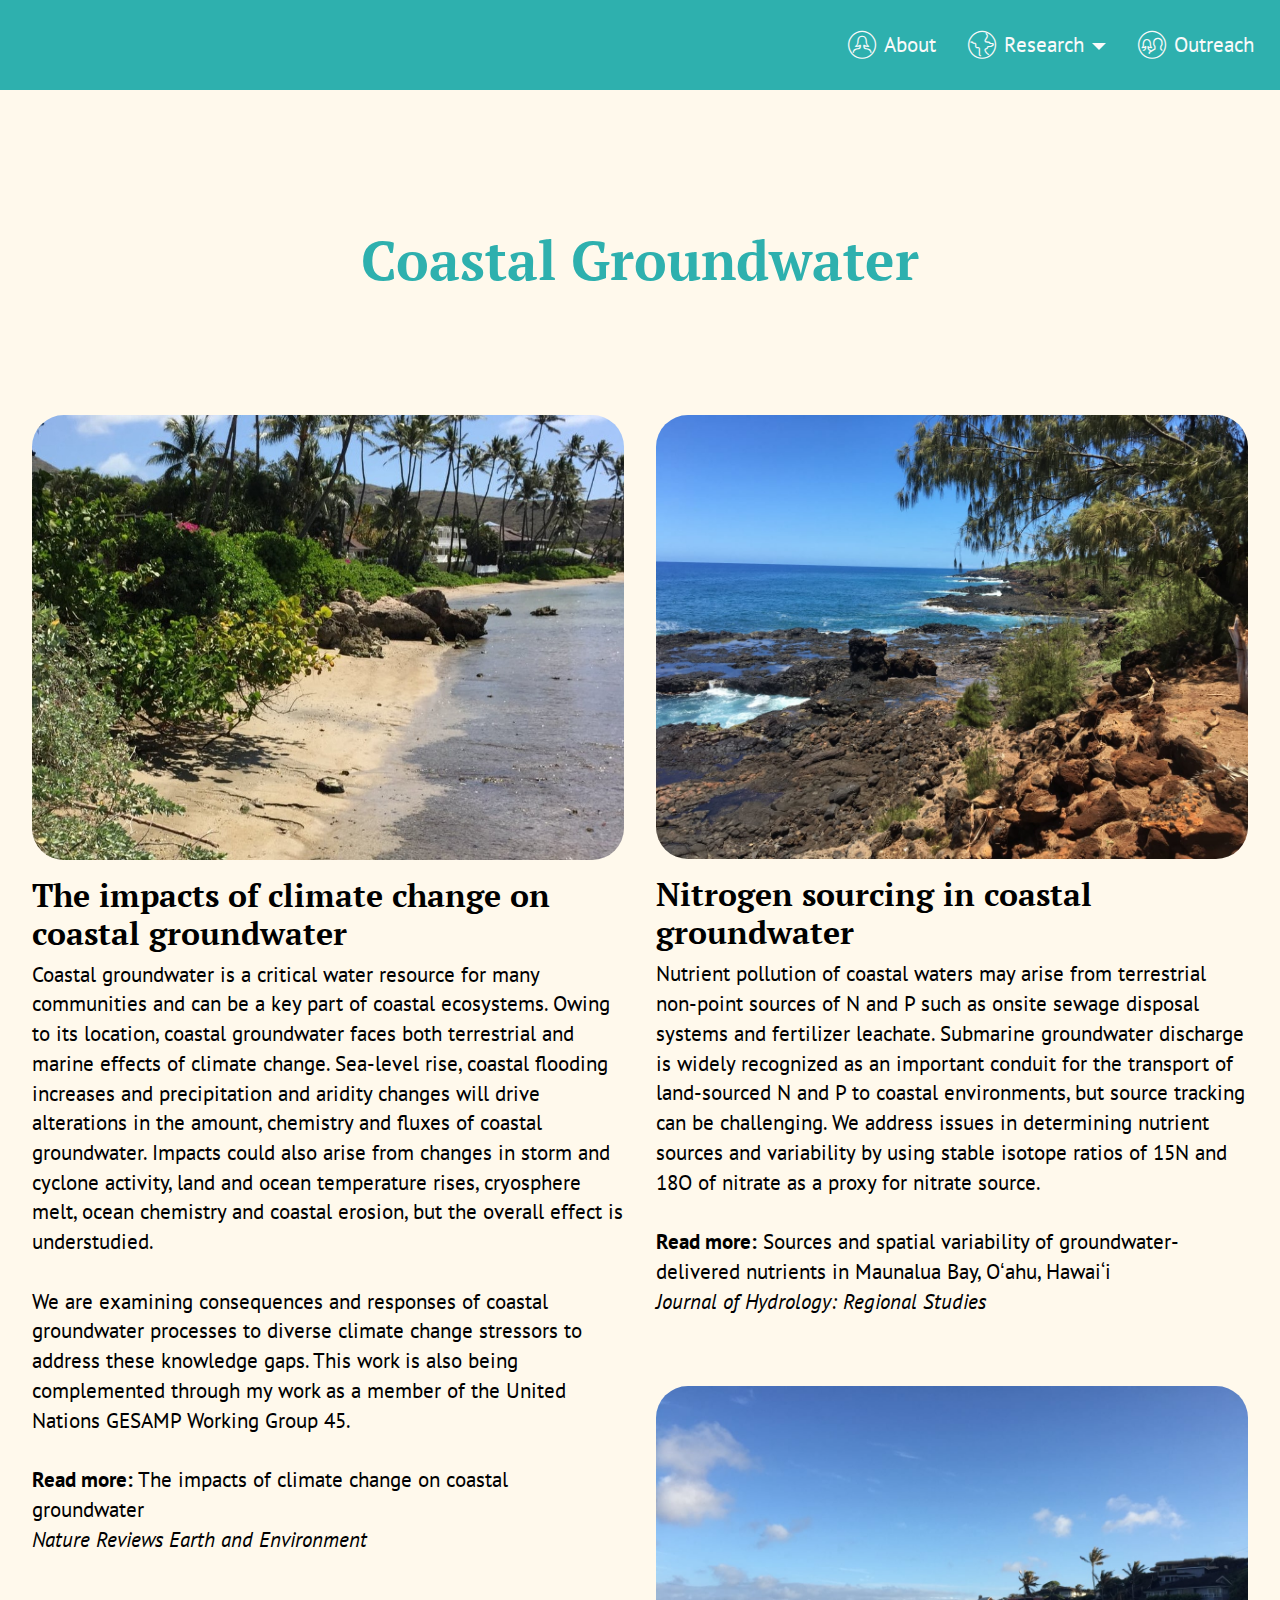
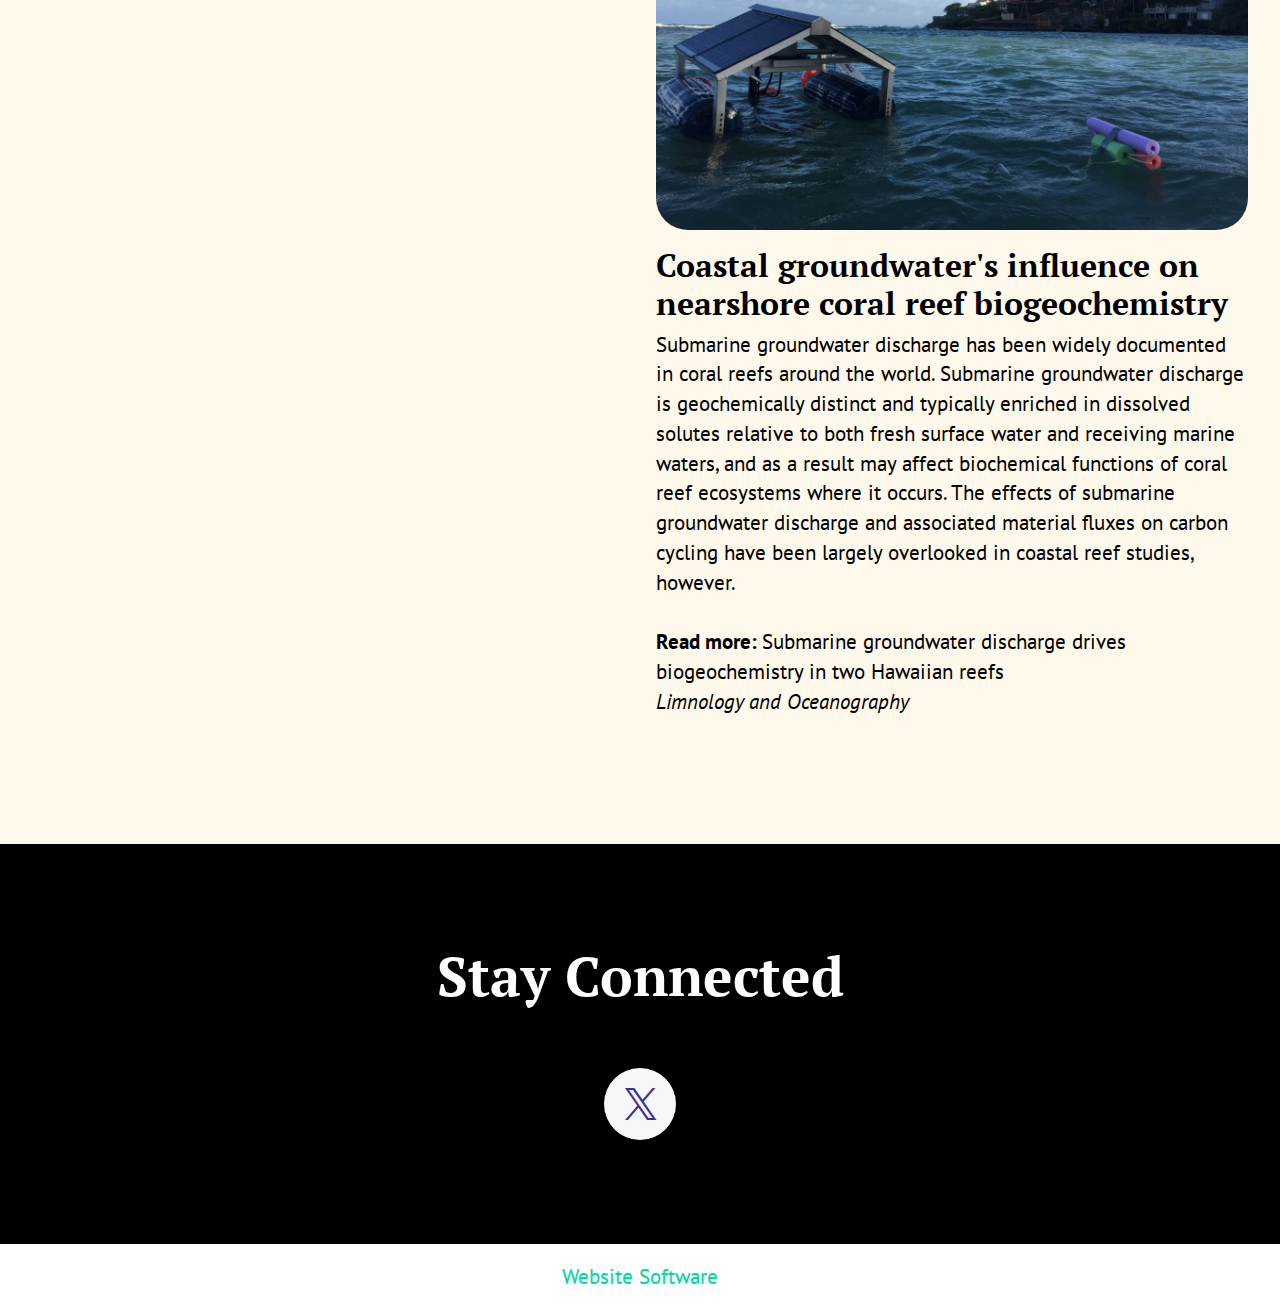
==== cgw.html @ 98346c5a "create github pages" ====
<!DOCTYPE html>
<html  >
<head>
  <!-- Site made with Mobirise Website Builder v5.9.18, https://mobirise.com -->
  <meta charset="UTF-8">
  <meta http-equiv="X-UA-Compatible" content="IE=edge">
  <meta name="generator" content="Mobirise v5.9.18, mobirise.com">
  <meta name="viewport" content="width=device-width, initial-scale=1, minimum-scale=1">
  <link rel="shortcut icon" href="assets/images/e56308f6dcdc63308902f0baf9f94810-128x137.png" type="image/x-icon">
  <meta name="description" content="">
  
  
  <title>Research: Coastal Groundwater</title>
  <link rel="stylesheet" href="assets/web/assets/mobirise-icons2/mobirise2.css">
  <link rel="stylesheet" href="assets/web/assets/mobirise-icons/mobirise-icons.css">
  <link rel="stylesheet" href="assets/bootstrap/css/bootstrap.min.css">
  <link rel="stylesheet" href="assets/bootstrap/css/bootstrap-grid.min.css">
  <link rel="stylesheet" href="assets/bootstrap/css/bootstrap-reboot.min.css">
  <link rel="stylesheet" href="assets/dropdown/css/style.css">
  <link rel="stylesheet" href="assets/socicon/css/styles.css">
  <link rel="stylesheet" href="assets/theme/css/style.css">
  <link rel="preload" href="https://fonts.googleapis.com/css?family=PT+Serif:400,400i,700,700i&display=swap" as="style" onload="this.onload=null;this.rel='stylesheet'">
  <noscript><link rel="stylesheet" href="https://fonts.googleapis.com/css?family=PT+Serif:400,400i,700,700i&display=swap"></noscript>
  <link rel="preload" href="https://fonts.googleapis.com/css?family=PT+Sans:400,400i,700,700i&display=swap" as="style" onload="this.onload=null;this.rel='stylesheet'">
  <noscript><link rel="stylesheet" href="https://fonts.googleapis.com/css?family=PT+Sans:400,400i,700,700i&display=swap"></noscript>
  <link rel="preload" as="style" href="assets/mobirise/css/mbr-additional.css?v=LFZVgY"><link rel="stylesheet" href="assets/mobirise/css/mbr-additional.css?v=LFZVgY" type="text/css">

  
  
  
</head>
<body>
  
  <section data-bs-version="5.1" class="menu menu6 cid-udqAqpfskL" once="menu" id="menu06-b">
	

	<nav class="navbar navbar-dropdown opacityScrollOff navbar-fixed-top navbar-expand-lg">
		<div class="container">
			<div class="navbar-brand">
				
				
			</div>
			<button class="navbar-toggler" type="button" data-toggle="collapse" data-bs-toggle="collapse" data-target="#navbarSupportedContent" data-bs-target="#navbarSupportedContent" aria-controls="navbarNavAltMarkup" aria-expanded="false" aria-label="Toggle navigation">
				<div class="hamburger">
					<span></span>
					<span></span>
					<span></span>
					<span></span>
				</div>
			</button>
			<div class="collapse navbar-collapse opacityScrollOff" id="navbarSupportedContent">
				<ul class="navbar-nav nav-dropdown nav-right navbar-nav-top-padding" data-app-modern-menu="true"><li class="nav-item"><a class="nav-link link show text-white display-7" href="home.html"><span class="mbri-user2 mbr-iconfont mbr-iconfont-btn"></span>About</a></li><li class="nav-item dropdown">
						<a class="nav-link link dropdown-toggle text-white show display-7" href="https://mobiri.se" aria-expanded="true" data-toggle="dropdown-submenu" data-bs-toggle="dropdown" data-bs-auto-close="outside"><span class="mbri-globe mbr-iconfont mbr-iconfont-btn"></span>Research</a><div class="dropdown-menu show" aria-labelledby="dropdown-253" data-bs-popper="none"><a class="dropdown-item text-white display-7" href="rivers.html">Rivers</a><a class="dropdown-item text-white display-7" href="delta.html">Estuaries and Deltas</a><a class="dropdown-item text-white display-7" href="cgw.html">Coastal Groundwater</a></div>
					</li>
					<li class="nav-item">
						<a class="nav-link link text-white display-7" href="outreach.html"><span class="mbri-users mbr-iconfont mbr-iconfont-btn"></span>Outreach</a>
					</li></ul>
				
				
			</div>
		</div>
	</nav>
</section>

<section data-bs-version="5.1" class="news08 cid-udqYq08PMg" id="news08-c">
    
    
    <div class="container">
        <div class="row justify-content-center mb-5">
            <div class="col-12 content-head">
                <div class="mbr-section-head">
                    <h4 class="mbr-section-title mbr-fonts-style align-center mb-0 display-2"><strong><br></strong><br><strong>Coastal Groundwater</strong><br><strong><br></strong></h4>
                    
                </div>
            </div>
        </div>
        <div class="row mbr-masonry" data-masonry="{&quot;percentPosition&quot;: true }">
            <div class="item features-image col-12 col-md-6 col-lg-6 active">
                <div class="item-wrapper">
                    <div class="item-img mb-3">
                        <img src="assets/images/img-4870-1256x1675.jpeg" alt="Mobirise Website Builder" title="">
                    </div>
                    <div class="item-content align-left">
                        <h5 class="item-title mbr-fonts-style display-7"></h5>
                        <h6 class="item-subtitle mbr-fonts-style display-5"><strong>The impacts of climate change on coastal groundwater</strong></h6>
                        <p class="mbr-text mbr-fonts-style display-7">Coastal groundwater is a critical water resource for many communities and can be a key part of coastal ecosystems. Owing to its location,&nbsp;coastal groundwater faces both terrestrial and marine effects of climate change. Sea-level rise, coastal flooding increases and precipitation and aridity changes will drive alterations in the amount, chemistry and fluxes of coastal groundwater. Impacts could also arise from changes in storm and cyclone activity, land and ocean temperature rises, cryosphere melt, ocean chemistry and coastal erosion, but the overall effect is understudied.  <br><br>We are examining consequences and responses of coastal groundwater processes to diverse climate change stressors to address these knowledge gaps. This work is also being complemented through my work as a member of the United Nations GESAMP Working Group 45.<br><br><strong>Read more:&nbsp;</strong>The impacts of climate change on coastal groundwater
<br><em>Nature Reviews Earth and Environment</em><br><br></p>
                        
                    </div>
                </div>
            </div>
            <div class="item features-image col-12 col-md-6 col-lg-6">
                <div class="item-wrapper">
                    <div class="item-img mb-3">
                        <img src="assets/images/img-581-1256x942.jpg" alt="Mobirise Website Builder" title="">
                    </div>
                    <div class="item-content align-left">
                        <h5 class="item-title mbr-fonts-style display-7"></h5>
                        <h6 class="item-subtitle mbr-fonts-style display-5"><strong>Nitrogen sourcing in coastal groundwater</strong></h6>
                        <p class="mbr-text mbr-fonts-style display-7">Nutrient pollution of coastal waters may arise from terrestrial non-point sources of N and P such as onsite sewage disposal systems and fertilizer leachate. Submarine groundwater discharge is widely recognized as an important conduit for the transport of land-sourced N and P to coastal environments, but source tracking can be challenging.&nbsp;We address issues in determining nutrient sources and variability by using stable isotope ratios of 15N and 18O of nitrate as a proxy for nitrate source. <br><br><strong>Read more:</strong>&nbsp;Sources and spatial variability of groundwater-delivered nutrients in Maunalua Bay, Oʻahu, Hawai‘i
<br><em>Journal of Hydrology: Regional Studies</em><br>
<br></p>
                        
                    </div>
                </div>
            </div>
            <div class="item features-image col-12 col-md-6 col-lg-6">
                <div class="item-wrapper">
                    <div class="item-img mb-3">
                        <img src="assets/images/img-5729-1256x942.jpg" alt="Mobirise Website Builder" title="">
                    </div>
                    <div class="item-content align-left">
                        <h5 class="item-title mbr-fonts-style display-7"></h5>
                        <h6 class="item-subtitle mbr-fonts-style display-5"><strong>Coastal groundwater's influence on nearshore coral reef biogeochemistry</strong></h6>
                        <p class="mbr-text mbr-fonts-style display-7">Submarine groundwater discharge has been widely documented in coral reefs around the world.&nbsp;Submarine groundwater discharge is geochemically distinct and typically enriched in dissolved solutes relative to both fresh surface water and receiving marine waters, and as a result may affect biochemical functions of coral reef ecosystems where it occurs. The effects of submarine groundwater discharge and associated material fluxes on carbon cycling have been largely overlooked in coastal reef studies, however.<br><br><strong>Read more:&nbsp;</strong>Submarine groundwater discharge drives biogeochemistry in two Hawaiian reefs<br><em>Limnology and Oceanography</em></p>
                        
                    </div>
                </div>
            </div>
            
            
            
        </div>
    </div>
</section>

<section data-bs-version="5.1" class="social05 cid-udqerJo65K" id="social05-9">
    

    

    <div class="container">
        <div class="row">
            <h3 class="mbr-section-title align-center mb-5 mbr-fonts-style display-2">
                <strong>Stay Connected</strong></h3>
            <div class="col-12">
                <div class="social-row">
                    <div class="soc-item">
                        <a href="https://x.com/at_a_confluence" target="_blank">
                            <span class="mbr-iconfont socicon-twitter socicon"></span>
                        </a>
                    </div>
                    
                    
                    
                    
                </div>
            </div>
        </div>
    </div>
</section><section class="display-7" style="padding: 0;align-items: center;justify-content: center;flex-wrap: wrap;    align-content: center;display: flex;position: relative;height: 4rem;"><a href="https://mobiri.se/972848" style="flex: 1 1;height: 4rem;position: absolute;width: 100%;z-index: 1;"><img alt="" style="height: 4rem;" src="[data-uri]"></a><p style="margin: 0;text-align: center;" class="display-7">&#8204;</p><a style="z-index:1" href="https://mobirise.com"> Website Software</a></section><script src="assets/bootstrap/js/bootstrap.bundle.min.js"></script>  <script src="assets/smoothscroll/smooth-scroll.js"></script>  <script src="assets/ytplayer/index.js"></script>  <script src="assets/dropdown/js/navbar-dropdown.js"></script>  <script src="assets/masonry/masonry.pkgd.min.js"></script>  <script src="assets/imagesloaded/imagesloaded.pkgd.min.js"></script>  <script src="assets/theme/js/script.js"></script>  
  
  
</body>
</html>
---- assets/web/assets/mobirise-icons2/mobirise2.css ----
@font-face {
  font-family: 'Moririse2';
  font-display: swap;
  src:  url('mobirise2.eot?f2bix4');
  src:  url('mobirise2.eot?f2bix4#iefix') format('embedded-opentype'),
    url('mobirise2.ttf?f2bix4') format('truetype'),
    url('mobirise2.woff?f2bix4') format('woff'),
    url('mobirise2.svg?f2bix4#mobirise2') format('svg');
  font-weight: normal;
  font-style: normal;
}

[class^="mobi-"], [class*=" mobi-"] {
  /* use !important to prevent issues with browser extensions that change fonts */
  font-family: 'Moririse2' !important;
  speak: none;
  font-style: normal;
  font-weight: normal;
  font-variant: normal;
  text-transform: none;
  line-height: 1;

  /* Better Font Rendering =========== */
  -webkit-font-smoothing: antialiased;
  -moz-osx-font-smoothing: grayscale;
}

.mobi-mbri-add-submenu:before {
  content: "\e900";
}
.mobi-mbri-alert:before {
  content: "\e901";
}
.mobi-mbri-align-center:before {
  content: "\e902";
}
.mobi-mbri-align-justify:before {
  content: "\e903";
}
.mobi-mbri-align-left:before {
  content: "\e904";
}
.mobi-mbri-align-right:before {
  content: "\e905";
}
.mobi-mbri-android:before {
  content: "\e906";
}
.mobi-mbri-apple:before {
  content: "\e907";
}
.mobi-mbri-arrow-down:before {
  content: "\e908";
}
.mobi-mbri-arrow-next:before {
  content: "\e909";
}
.mobi-mbri-arrow-prev:before {
  content: "\e90a";
}
.mobi-mbri-arrow-up:before {
  content: "\e90b";
}
.mobi-mbri-bold:before {
  content: "\e90c";
}
.mobi-mbri-bookmark:before {
  content: "\e90d";
}
.mobi-mbri-bootstrap:before {
  content: "\e90e";
}
.mobi-mbri-briefcase:before {
  content: "\e90f";
}
.mobi-mbri-browse:before {
  content: "\e910";
}
.mobi-mbri-bulleted-list:before {
  content: "\e911";
}
.mobi-mbri-calendar:before {
  content: "\e912";
}
.mobi-mbri-camera:before {
  content: "\e913";
}
.mobi-mbri-cart-add:before {
  content: "\e914";
}
.mobi-mbri-cart-full:before {
  content: "\e915";
}
.mobi-mbri-cash:before {
  content: "\e916";
}
.mobi-mbri-change-style:before {
  content: "\e917";
}
.mobi-mbri-chat:before {
  content: "\e918";
}
.mobi-mbri-clock:before {
  content: "\e919";
}
.mobi-mbri-close:before {
  content: "\e91a";
}
.mobi-mbri-cloud:before {
  content: "\e91b";
}
.mobi-mbri-code:before {
  content: "\e91c";
}
.mobi-mbri-contact-form:before {
  content: "\e91d";
}
.mobi-mbri-credit-card:before {
  content: "\e91e";
}
.mobi-mbri-cursor-click:before {
  content: "\e91f";
}
.mobi-mbri-cust-feedback:before {
  content: "\e920";
}
.mobi-mbri-database:before {
  content: "\e921";
}
.mobi-mbri-delivery:before {
  content: "\e922";
}
.mobi-mbri-desktop:before {
  content: "\e923";
}
.mobi-mbri-devices:before {
  content: "\e924";
}
.mobi-mbri-down:before {
  content: "\e925";
}
.mobi-mbri-download-2:before {
  content: "\e926";
}
.mobi-mbri-download:before {
  content: "\e927";
}
.mobi-mbri-drag-n-drop-2:before {
  content: "\e928";
}
.mobi-mbri-drag-n-drop:before {
  content: "\e929";
}
.mobi-mbri-edit-2:before {
  content: "\e92a";
}
.mobi-mbri-edit:before {
  content: "\e92b";
}
.mobi-mbri-error:before {
  content: "\e92c";
}
.mobi-mbri-extension:before {
  content: "\e92d";
}
.mobi-mbri-features:before {
  content: "\e92e";
}
.mobi-mbri-file:before {
  content: "\e92f";
}
.mobi-mbri-flag:before {
  content: "\e930";
}
.mobi-mbri-folder:before {
  content: "\e931";
}
.mobi-mbri-gift:before {
  content: "\e932";
}
.mobi-mbri-github:before {
  content: "\e933";
}
.mobi-mbri-globe-2:before {
  content: "\e934";
}
.mobi-mbri-globe:before {
  content: "\e935";
}
.mobi-mbri-growing-chart:before {
  content: "\e936";
}
.mobi-mbri-hearth:before {
  content: "\e937";
}
.mobi-mbri-help:before {
  content: "\e938";
}
.mobi-mbri-home:before {
  content: "\e939";
}
.mobi-mbri-hot-cup:before {
  content: "\e93a";
}
.mobi-mbri-idea:before {
  content: "\e93b";
}
.mobi-mbri-image-gallery:before {
  content: "\e93c";
}
.mobi-mbri-image-slider:before {
  content: "\e93d";
}
.mobi-mbri-info:before {
  content: "\e93e";
}
.mobi-mbri-italic:before {
  content: "\e93f";
}
.mobi-mbri-key:before {
  content: "\e940";
}
.mobi-mbri-laptop:before {
  content: "\e941";
}
.mobi-mbri-layers:before {
  content: "\e942";
}
.mobi-mbri-left-right:before {
  content: "\e943";
}
.mobi-mbri-left:before {
  content: "\e944";
}
.mobi-mbri-letter:before {
  content: "\e945";
}
.mobi-mbri-like:before {
  content: "\e946";
}
.mobi-mbri-link:before {
  content: "\e947";
}
.mobi-mbri-lock:before {
  content: "\e948";
}
.mobi-mbri-login:before {
  content: "\e949";
}
.mobi-mbri-logout:before {
  content: "\e94a";
}
.mobi-mbri-magic-stick:before {
  content: "\e94b";
}
.mobi-mbri-map-pin:before {
  content: "\e94c";
}
.mobi-mbri-menu:before {
  content: "\e94d";
}
.mobi-mbri-mobile-2:before {
  content: "\e94e";
}
.mobi-mbri-mobile-horizontal:before {
  content: "\e94f";
}
.mobi-mbri-mobile:before {
  content: "\e950";
}
.mobi-mbri-mobirise:before {
  content: "\e951";
}
.mobi-mbri-more-horizontal:before {
  content: "\e952";
}
.mobi-mbri-more-vertical:before {
  content: "\e953";
}
.mobi-mbri-music:before {
  content: "\e954";
}
.mobi-mbri-new-file:before {
  content: "\e955";
}
.mobi-mbri-numbered-list:before {
  content: "\e956";
}
.mobi-mbri-opened-folder:before {
  content: "\e957";
}
.mobi-mbri-pages:before {
  content: "\e958";
}
.mobi-mbri-paper-plane:before {
  content: "\e959";
}
.mobi-mbri-paperclip:before {
  content: "\e95a";
}
.mobi-mbri-phone:before {
  content: "\e95b";
}
.mobi-mbri-photo:before {
  content: "\e95c";
}
.mobi-mbri-photos:before {
  content: "\e95d";
}
.mobi-mbri-pin:before {
  content: "\e95e";
}
.mobi-mbri-play:before {
  content: "\e95f";
}
.mobi-mbri-plus:before {
  content: "\e960";
}
.mobi-mbri-preview:before {
  content: "\e961";
}
.mobi-mbri-print:before {
  content: "\e962";
}
.mobi-mbri-protect:before {
  content: "\e963";
}
.mobi-mbri-question:before {
  content: "\e964";
}
.mobi-mbri-quote-left:before {
  content: "\e965";
}
.mobi-mbri-quote-right:before {
  content: "\e966";
}
.mobi-mbri-redo:before {
  content: "\e967";
}
.mobi-mbri-refresh:before {
  content: "\e968";
}
.mobi-mbri-responsive-2:before {
  content: "\e969";
}
.mobi-mbri-responsive:before {
  content: "\e96a";
}
.mobi-mbri-right:before {
  content: "\e96b";
}
.mobi-mbri-rocket:before {
  content: "\e96c";
}
.mobi-mbri-sad-face:before {
  content: "\e96d";
}
.mobi-mbri-sale:before {
  content: "\e96e";
}
.mobi-mbri-save:before {
  content: "\e96f";
}
.mobi-mbri-search:before {
  content: "\e970";
}
.mobi-mbri-setting-2:before {
  content: "\e971";
}
.mobi-mbri-setting-3:before {
  content: "\e972";
}
.mobi-mbri-setting:before {
  content: "\e973";
}
.mobi-mbri-share:before {
  content: "\e974";
}
.mobi-mbri-shopping-bag:before {
  content: "\e975";
}
.mobi-mbri-shopping-basket:before {
  content: "\e976";
}
.mobi-mbri-shopping-cart:before {
  content: "\e977";
}
.mobi-mbri-sites:before {
  content: "\e978";
}
.mobi-mbri-smile-face:before {
  content: "\e979";
}
.mobi-mbri-speed:before {
  content: "\e97a";
}
.mobi-mbri-star:before {
  content: "\e97b";
}
.mobi-mbri-success:before {
  content: "\e97c";
}
.mobi-mbri-sun:before {
  content: "\e97d";
}
.mobi-mbri-sun2:before {
  content: "\e97e";
}
.mobi-mbri-tablet-vertical:before {
  content: "\e97f";
}
.mobi-mbri-tablet:before {
  content: "\e980";
}
.mobi-mbri-target:before {
  content: "\e981";
}
.mobi-mbri-timer:before {
  content: "\e982";
}
.mobi-mbri-to-ftp:before {
  content: "\e983";
}
.mobi-mbri-to-local-drive:before {
  content: "\e984";
}
.mobi-mbri-touch-swipe:before {
  content: "\e985";
}
.mobi-mbri-touch:before {
  content: "\e986";
}
.mobi-mbri-trash:before {
  content: "\e987";
}
.mobi-mbri-underline:before {
  content: "\e988";
}
.mobi-mbri-undo:before {
  content: "\e989";
}
.mobi-mbri-unlink:before {
  content: "\e98a";
}
.mobi-mbri-unlock:before {
  content: "\e98b";
}
.mobi-mbri-up-down:before {
  content: "\e98c";
}
.mobi-mbri-up:before {
  content: "\e98d";
}
.mobi-mbri-update:before {
  content: "\e98e";
}
.mobi-mbri-upload-2:before {
  content: "\e98f";
}
.mobi-mbri-upload:before {
  content: "\e990";
}
.mobi-mbri-user-2:before {
  content: "\e991";
}
.mobi-mbri-user:before {
  content: "\e992";
}
.mobi-mbri-users:before {
  content: "\e993";
}
.mobi-mbri-video-play:before {
  content: "\e994";
}
.mobi-mbri-video:before {
  content: "\e995";
}
.mobi-mbri-watch:before {
  content: "\e996";
}
.mobi-mbri-website-theme-2:before {
  content: "\e997";
}
.mobi-mbri-website-theme:before {
  content: "\e998";
}
.mobi-mbri-wifi:before {
  content: "\e999";
}
.mobi-mbri-windows:before {
  content: "\e99a";
}
.mobi-mbri-zoom-in:before {
  content: "\e99b";
}
.mobi-mbri-zoom-out:before {
  content: "\e99c";
}
---- assets/web/assets/mobirise-icons/mobirise-icons.css ----
@font-face {
  font-family: 'MobiriseIcons';
  src:  url('mobirise-icons.eot?spat4u');
  src:  url('mobirise-icons.eot?spat4u#iefix') format('embedded-opentype'),
    url('mobirise-icons.ttf?spat4u') format('truetype'),
    url('mobirise-icons.woff?spat4u') format('woff'),
    url('mobirise-icons.svg?spat4u#MobiriseIcons') format('svg');
  font-weight: normal;
  font-style: normal;
  font-display: swap;
}

[class^="mbri-"], [class*=" mbri-"] {
  /* use !important to prevent issues with browser extensions that change fonts */
  font-family: MobiriseIcons !important;
  speak: none;
  font-style: normal;
  font-weight: normal;
  font-variant: normal;
  text-transform: none;
  line-height: 1;

  /* Better Font Rendering =========== */
  -webkit-font-smoothing: antialiased;
  -moz-osx-font-smoothing: grayscale;
}

.mbri-add-submenu:before {
  content: "\e900";
}
.mbri-alert:before {
  content: "\e901";
}
.mbri-align-center:before {
  content: "\e902";
}
.mbri-align-justify:before {
  content: "\e903";
}
.mbri-align-left:before {
  content: "\e904";
}
.mbri-align-right:before {
  content: "\e905";
}
.mbri-android:before {
  content: "\e906";
}
.mbri-apple:before {
  content: "\e907";
}
.mbri-arrow-down:before {
  content: "\e908";
}
.mbri-arrow-next:before {
  content: "\e909";
}
.mbri-arrow-prev:before {
  content: "\e90a";
}
.mbri-arrow-up:before {
  content: "\e90b";
}
.mbri-bold:before {
  content: "\e90c";
}
.mbri-bookmark:before {
  content: "\e90d";
}
.mbri-bootstrap:before {
  content: "\e90e";
}
.mbri-briefcase:before {
  content: "\e90f";
}
.mbri-browse:before {
  content: "\e910";
}
.mbri-bulleted-list:before {
  content: "\e911";
}
.mbri-calendar:before {
  content: "\e912";
}
.mbri-camera:before {
  content: "\e913";
}
.mbri-cart-add:before {
  content: "\e914";
}
.mbri-cart-full:before {
  content: "\e915";
}
.mbri-cash:before {
  content: "\e916";
}
.mbri-change-style:before {
  content: "\e917";
}
.mbri-chat:before {
  content: "\e918";
}
.mbri-clock:before {
  content: "\e919";
}
.mbri-close:before {
  content: "\e91a";
}
.mbri-cloud:before {
  content: "\e91b";
}
.mbri-code:before {
  content: "\e91c";
}
.mbri-contact-form:before {
  content: "\e91d";
}
.mbri-credit-card:before {
  content: "\e91e";
}
.mbri-cursor-click:before {
  content: "\e91f";
}
.mbri-cust-feedback:before {
  content: "\e920";
}
.mbri-database:before {
  content: "\e921";
}
.mbri-delivery:before {
  content: "\e922";
}
.mbri-desktop:before {
  content: "\e923";
}
.mbri-devices:before {
  content: "\e924";
}
.mbri-down:before {
  content: "\e925";
}
.mbri-download:before {
  content: "\e989";
}
.mbri-drag-n-drop:before {
  content: "\e927";
}
.mbri-drag-n-drop2:before {
  content: "\e928";
}
.mbri-edit:before {
  content: "\e929";
}
.mbri-edit2:before {
  content: "\e92a";
}
.mbri-error:before {
  content: "\e92b";
}
.mbri-extension:before {
  content: "\e92c";
}
.mbri-features:before {
  content: "\e92d";
}
.mbri-file:before {
  content: "\e92e";
}
.mbri-flag:before {
  content: "\e92f";
}
.mbri-folder:before {
  content: "\e930";
}
.mbri-gift:before {
  content: "\e931";
}
.mbri-github:before {
  content: "\e932";
}
.mbri-globe:before {
  content: "\e933";
}
.mbri-globe-2:before {
  content: "\e934";
}
.mbri-growing-chart:before {
  content: "\e935";
}
.mbri-hearth:before {
  content: "\e936";
}
.mbri-help:before {
  content: "\e937";
}
.mbri-home:before {
  content: "\e938";
}
.mbri-hot-cup:before {
  content: "\e939";
}
.mbri-idea:before {
  content: "\e93a";
}
.mbri-image-gallery:before {
  content: "\e93b";
}
.mbri-image-slider:before {
  content: "\e93c";
}
.mbri-info:before {
  content: "\e93d";
}
.mbri-italic:before {
  content: "\e93e";
}
.mbri-key:before {
  content: "\e93f";
}
.mbri-laptop:before {
  content: "\e940";
}
.mbri-layers:before {
  content: "\e941";
}
.mbri-left-right:before {
  content: "\e942";
}
.mbri-left:before {
  content: "\e943";
}
.mbri-letter:before {
  content: "\e944";
}
.mbri-like:before {
  content: "\e945";
}
.mbri-link:before {
  content: "\e946";
}
.mbri-lock:before {
  content: "\e947";
}
.mbri-login:before {
  content: "\e948";
}
.mbri-logout:before {
  content: "\e949";
}
.mbri-magic-stick:before {
  content: "\e94a";
}
.mbri-map-pin:before {
  content: "\e94b";
}
.mbri-menu:before {
  content: "\e94c";
}
.mbri-mobile:before {
  content: "\e94d";
}
.mbri-mobile2:before {
  content: "\e94e";
}
.mbri-mobirise:before {
  content: "\e94f";
}
.mbri-more-horizontal:before {
  content: "\e950";
}
.mbri-more-vertical:before {
  content: "\e951";
}
.mbri-music:before {
  content: "\e952";
}
.mbri-new-file:before {
  content: "\e953";
}
.mbri-numbered-list:before {
  content: "\e954";
}
.mbri-opened-folder:before {
  content: "\e955";
}
.mbri-pages:before {
  content: "\e956";
}
.mbri-paper-plane:before {
  content: "\e957";
}
.mbri-paperclip:before {
  content: "\e958";
}
.mbri-photo:before {
  content: "\e959";
}
.mbri-photos:before {
  content: "\e95a";
}
.mbri-pin:before {
  content: "\e95b";
}
.mbri-play:before {
  content: "\e95c";
}
.mbri-plus:before {
  content: "\e95d";
}
.mbri-preview:before {
  content: "\e95e";
}
.mbri-print:before {
  content: "\e95f";
}
.mbri-protect:before {
  content: "\e960";
}
.mbri-question:before {
  content: "\e961";
}
.mbri-quote-left:before {
  content: "\e962";
}
.mbri-quote-right:before {
  content: "\e963";
}
.mbri-refresh:before {
  content: "\e964";
}
.mbri-responsive:before {
  content: "\e965";
}
.mbri-right:before {
  content: "\e966";
}
.mbri-rocket:before {
  content: "\e967";
}
.mbri-sad-face:before {
  content: "\e968";
}
.mbri-sale:before {
  content: "\e969";
}
.mbri-save:before {
  content: "\e96a";
}
.mbri-search:before {
  content: "\e96b";
}
.mbri-setting:before {
  content: "\e96c";
}
.mbri-setting2:before {
  content: "\e96d";
}
.mbri-setting3:before {
  content: "\e96e";
}
.mbri-share:before {
  content: "\e96f";
}
.mbri-shopping-bag:before {
  content: "\e970";
}
.mbri-shopping-basket:before {
  content: "\e971";
}
.mbri-shopping-cart:before {
  content: "\e972";
}
.mbri-sites:before {
  content: "\e973";
}
.mbri-smile-face:before {
  content: "\e974";
}
.mbri-speed:before {
  content: "\e975";
}
.mbri-star:before {
  content: "\e976";
}
.mbri-success:before {
  content: "\e977";
}
.mbri-sun:before {
  content: "\e978";
}
.mbri-sun2:before {
  content: "\e979";
}
.mbri-tablet:before {
  content: "\e97a";
}
.mbri-tablet-vertical:before {
  content: "\e97b";
}
.mbri-target:before {
  content: "\e97c";
}
.mbri-timer:before {
  content: "\e97d";
}
.mbri-to-ftp:before {
  content: "\e97e";
}
.mbri-to-local-drive:before {
  content: "\e97f";
}
.mbri-touch-swipe:before {
  content: "\e980";
}
.mbri-touch:before {
  content: "\e981";
}
.mbri-trash:before {
  content: "\e982";
}
.mbri-underline:before {
  content: "\e983";
}
.mbri-unlink:before {
  content: "\e984";
}
.mbri-unlock:before {
  content: "\e985";
}
.mbri-up-down:before {
  content: "\e986";
}
.mbri-up:before {
  content: "\e987";
}
.mbri-update:before {
  content: "\e988";
}
.mbri-upload:before {
 content: "\e926"; 
}
.mbri-user:before {
  content: "\e98a";
}
.mbri-user2:before {
  content: "\e98b";
}
.mbri-users:before {
  content: "\e98c";
}
.mbri-video:before {
  content: "\e98d";
}
.mbri-video-play:before {
  content: "\e98e";
}
.mbri-watch:before {
  content: "\e98f";
}
.mbri-website-theme:before {
  content: "\e990";
}
.mbri-wifi:before {
  content: "\e991";
}
.mbri-windows:before {
  content: "\e992";
}
.mbri-zoom-out:before {
  content: "\e993";
}
.mbri-redo:before {
  content: "\e994";
}
.mbri-undo:before {
  content: "\e995";
}
---- assets/dropdown/css/style.css ----
.navbar-dropdown {
  left: 0;
  padding: 0;
  position: absolute;
  right: 0;
  top: 0;
  transition: all 0.45s ease;
  z-index: 1030;
  background: #282828; }
  .navbar-dropdown .navbar-logo {
    margin-right: 0.8rem;
    transition: margin 0.3s ease-in-out;
    vertical-align: middle; }
    .navbar-dropdown .navbar-logo img {
      height: 3.125rem;
      transition: all 0.3s ease-in-out; }
    .navbar-dropdown .navbar-logo.mbr-iconfont {
      font-size: 3.125rem;
      line-height: 3.125rem; }
  .navbar-dropdown .navbar-caption {
    font-weight: 700;
    white-space: normal;
    vertical-align: -4px;
    line-height: 3.125rem !important; }
    .navbar-dropdown .navbar-caption, .navbar-dropdown .navbar-caption:hover {
      color: inherit;
      text-decoration: none; }
  .navbar-dropdown .mbr-iconfont + .navbar-caption {
    vertical-align: -1px; }
  .navbar-dropdown.navbar-fixed-top {
    position: fixed; }
  .navbar-dropdown .navbar-brand span {
    vertical-align: -4px; }
  .navbar-dropdown.bg-color.transparent {
    background: none; }
  .navbar-dropdown.navbar-short .navbar-brand {
    padding: 0.625rem 0; }
    .navbar-dropdown.navbar-short .navbar-brand span {
      vertical-align: -1px; }
  .navbar-dropdown.navbar-short .navbar-caption {
    line-height: 2.375rem !important;
    vertical-align: -2px; }
  .navbar-dropdown.navbar-short .navbar-logo {
    margin-right: 0.5rem; }
    .navbar-dropdown.navbar-short .navbar-logo img {
      height: 2.375rem; }
    .navbar-dropdown.navbar-short .navbar-logo.mbr-iconfont {
      font-size: 2.375rem;
      line-height: 2.375rem; }
  .navbar-dropdown.navbar-short .mbr-table-cell {
    height: 3.625rem; }
  .navbar-dropdown .navbar-close {
    left: 0.6875rem;
    position: fixed;
    top: 0.75rem;
    z-index: 1000; }
  .navbar-dropdown .hamburger-icon {
    content: "";
    display: inline-block;
    vertical-align: middle;
    width: 16px;
    -webkit-box-shadow: 0 -6px 0 1px #282828,0 0 0 1px #282828,0 6px 0 1px #282828;
    -moz-box-shadow: 0 -6px 0 1px #282828,0 0 0 1px #282828,0 6px 0 1px #282828;
    box-shadow: 0 -6px 0 1px #282828,0 0 0 1px #282828,0 6px 0 1px #282828; }

.dropdown-menu .dropdown-toggle[data-toggle="dropdown-submenu"]::after {
  border-bottom: 0.35em solid transparent;
  border-left: 0.35em solid;
  border-right: 0;
  border-top: 0.35em solid transparent;
  margin-left: 0.3rem; }

.dropdown-menu .dropdown-item:focus {
  outline: 0; }

.nav-dropdown {
  font-size: 0.75rem;
  font-weight: 500;
  height: auto !important; }
  .nav-dropdown .nav-btn {
    padding-left: 1rem; }
  .nav-dropdown .link {
    margin: .667em 1.667em;
    font-weight: 500;
    padding: 0;
    transition: color .2s ease-in-out; }
    .nav-dropdown .link.dropdown-toggle {
      margin-right: 2.583em; }
      .nav-dropdown .link.dropdown-toggle::after {
        margin-left: .25rem;
        border-top: 0.35em solid;
        border-right: 0.35em solid transparent;
        border-left: 0.35em solid transparent;
        border-bottom: 0; }
      .nav-dropdown .link.dropdown-toggle[aria-expanded="true"] {
        margin: 0;
        padding: 0.667em 3.263em  0.667em 1.667em; }
  .nav-dropdown .link::after,
  .nav-dropdown .dropdown-item::after {
    color: inherit; }
  .nav-dropdown .btn {
    font-size: 0.75rem;
    font-weight: 700;
    letter-spacing: 0;
    margin-bottom: 0;
    padding-left: 1.25rem;
    padding-right: 1.25rem; }
  .nav-dropdown .dropdown-menu {
    border-radius: 0;
    border: 0;
    left: 0;
    margin: 0;
    padding-bottom: 1.25rem;
    padding-top: 1.25rem;
    position: relative; }
  .nav-dropdown .dropdown-submenu {
    margin-left: 0.125rem;
    top: 0; }
  .nav-dropdown .dropdown-item {
    font-weight: 500;
    line-height: 2;
    padding: 0.3846em 4.615em 0.3846em 1.5385em;
    position: relative;
    transition: color .2s ease-in-out, background-color .2s ease-in-out; }
    .nav-dropdown .dropdown-item::after {
      margin-top: -0.3077em;
      position: absolute;
      right: 1.1538em;
      top: 50%; }
    .nav-dropdown .dropdown-item:focus, .nav-dropdown .dropdown-item:hover {
      background: none; }

@media (max-width: 767px) {
  .nav-dropdown.navbar-toggleable-sm {
    bottom: 0;
    display: none;
    left: 0;
    overflow-x: hidden;
    position: fixed;
    top: 0;
    transform: translateX(-100%);
    -ms-transform: translateX(-100%);
    -webkit-transform: translateX(-100%);
    width: 18.75rem;
    z-index: 999; } }
.nav-dropdown.navbar-toggleable-xl {
  bottom: 0;
  display: none;
  left: 0;
  overflow-x: hidden;
  position: fixed;
  top: 0;
  transform: translateX(-100%);
  -ms-transform: translateX(-100%);
  -webkit-transform: translateX(-100%);
  width: 18.75rem;
  z-index: 999; }

.nav-dropdown-sm {
  display: block !important;
  overflow-x: hidden;
  overflow: auto;
  padding-top: 3.875rem; }
  .nav-dropdown-sm::after {
    content: "";
    display: block;
    height: 3rem;
    width: 100%; }
  .nav-dropdown-sm.collapse.in ~ .navbar-close {
    display: block !important; }
  .nav-dropdown-sm.collapsing, .nav-dropdown-sm.collapse.in {
    transform: translateX(0);
    -ms-transform: translateX(0);
    -webkit-transform: translateX(0);
    transition: all 0.25s ease-out;
    -webkit-transition: all 0.25s ease-out;
    background: #282828; }
  .nav-dropdown-sm.collapsing[aria-expanded="false"] {
    transform: translateX(-100%);
    -ms-transform: translateX(-100%);
    -webkit-transform: translateX(-100%); }
  .nav-dropdown-sm .nav-item {
    display: block;
    margin-left: 0 !important;
    padding-left: 0; }
  .nav-dropdown-sm .link,
  .nav-dropdown-sm .dropdown-item {
    border-top: 1px dotted rgba(255, 255, 255, 0.1);
    font-size: 0.8125rem;
    line-height: 1.6;
    margin: 0 !important;
    padding: 0.875rem 2.4rem 0.875rem 1.5625rem !important;
    position: relative;
    white-space: normal; }
    .nav-dropdown-sm .link:focus, .nav-dropdown-sm .link:hover,
    .nav-dropdown-sm .dropdown-item:focus,
    .nav-dropdown-sm .dropdown-item:hover {
      background: rgba(0, 0, 0, 0.2) !important;
      color: #c0a375; }
  .nav-dropdown-sm .nav-btn {
    position: relative;
    padding: 1.5625rem 1.5625rem 0 1.5625rem; }
    .nav-dropdown-sm .nav-btn::before {
      border-top: 1px dotted rgba(255, 255, 255, 0.1);
      content: "";
      left: 0;
      position: absolute;
      top: 0;
      width: 100%; }
    .nav-dropdown-sm .nav-btn + .nav-btn {
      padding-top: 0.625rem; }
      .nav-dropdown-sm .nav-btn + .nav-btn::before {
        display: none; }
  .nav-dropdown-sm .btn {
    padding: 0.625rem 0; }
  .nav-dropdown-sm .dropdown-toggle[data-toggle="dropdown-submenu"]::after {
    margin-left: .25rem;
    border-top: 0.35em solid;
    border-right: 0.35em solid transparent;
    border-left: 0.35em solid transparent;
    border-bottom: 0; }
  .nav-dropdown-sm .dropdown-toggle[data-toggle="dropdown-submenu"][aria-expanded="true"]::after {
    border-top: 0;
    border-right: 0.35em solid transparent;
    border-left: 0.35em solid transparent;
    border-bottom: 0.35em solid; }
  .nav-dropdown-sm .dropdown-menu {
    margin: 0;
    padding: 0;
    position: relative;
    top: 0;
    left: 0;
    width: 100%;
    border: 0;
    float: none;
    border-radius: 0;
    background: none; }
  .nav-dropdown-sm .dropdown-submenu {
    left: 100%;
    margin-left: 0.125rem;
    margin-top: -1.25rem;
    top: 0; }

.navbar-toggleable-sm .nav-dropdown .dropdown-menu {
  position: absolute; }

.navbar-toggleable-sm .nav-dropdown .dropdown-submenu {
  left: 100%;
  margin-left: 0.125rem;
  margin-top: -1.25rem;
  top: 0; }

.navbar-toggleable-sm.opened .nav-dropdown .dropdown-menu {
  position: relative; }

.navbar-toggleable-sm.opened .nav-dropdown .dropdown-submenu {
  left: 0;
  margin-left: 00rem;
  margin-top: 0rem;
  top: 0; }

.is-builder .nav-dropdown.collapsing {
  transition: none !important; }
---- assets/socicon/css/styles.css ----
@charset "UTF-8";

@font-face {
  font-family: 'Socicon';
  src:  url('../fonts/socicon.eot');
  src:  url('../fonts/socicon.eot?#iefix') format('embedded-opentype'),
    url('../fonts/socicon.woff2') format('woff2'),
    url('../fonts/socicon.ttf') format('truetype'),
    url('../fonts/socicon.woff') format('woff'),
    url('../fonts/socicon.svg#socicon') format('svg');
  font-weight: normal;
  font-style: normal;
  font-display: swap;
}

[data-icon]:before {
  font-family: "socicon" !important;
  content: attr(data-icon);
  font-style: normal !important;
  font-weight: normal !important;
  font-variant: normal !important;
  text-transform: none !important;
  speak: none;
  line-height: 1;
  -webkit-font-smoothing: antialiased;
  -moz-osx-font-smoothing: grayscale;
}

[class^="socicon-"], [class*=" socicon-"] {
  /* use !important to prevent issues with browser extensions that change fonts */
  font-family: 'Socicon' !important;
  speak: none;
  font-style: normal;
  font-weight: normal;
  font-variant: normal;
  text-transform: none;
  line-height: 1;

  /* Better Font Rendering =========== */
  -webkit-font-smoothing: antialiased;
  -moz-osx-font-smoothing: grayscale;
}

.socicon-500px:before {
  content: "\e000";
}
.socicon-8tracks:before {
  content: "\e001";
}
.socicon-airbnb:before {
  content: "\e002";
}
.socicon-alliance:before {
  content: "\e003";
}
.socicon-amazon:before {
  content: "\e004";
}
.socicon-amplement:before {
  content: "\e005";
}
.socicon-android:before {
  content: "\e006";
}
.socicon-angellist:before {
  content: "\e007";
}
.socicon-apple:before {
  content: "\e008";
}
.socicon-appnet:before {
  content: "\e009";
}
.socicon-baidu:before {
  content: "\e00a";
}
.socicon-bandcamp:before {
  content: "\e00b";
}
.socicon-battlenet:before {
  content: "\e00c";
}
.socicon-mixer:before {
  content: "\e00d";
}
.socicon-bebee:before {
  content: "\e00e";
}
.socicon-bebo:before {
  content: "\e00f";
}
.socicon-behance:before {
  content: "\e010";
}
.socicon-blizzard:before {
  content: "\e011";
}
.socicon-blogger:before {
  content: "\e012";
}
.socicon-buffer:before {
  content: "\e013";
}
.socicon-chrome:before {
  content: "\e014";
}
.socicon-coderwall:before {
  content: "\e015";
}
.socicon-curse:before {
  content: "\e016";
}
.socicon-dailymotion:before {
  content: "\e017";
}
.socicon-deezer:before {
  content: "\e018";
}
.socicon-delicious:before {
  content: "\e019";
}
.socicon-deviantart:before {
  content: "\e01a";
}
.socicon-diablo:before {
  content: "\e01b";
}
.socicon-digg:before {
  content: "\e01c";
}
.socicon-discord:before {
  content: "\e01d";
}
.socicon-disqus:before {
  content: "\e01e";
}
.socicon-douban:before {
  content: "\e01f";
}
.socicon-draugiem:before {
  content: "\e020";
}
.socicon-dribbble:before {
  content: "\e021";
}
.socicon-drupal:before {
  content: "\e022";
}
.socicon-ebay:before {
  content: "\e023";
}
.socicon-ello:before {
  content: "\e024";
}
.socicon-endomodo:before {
  content: "\e025";
}
.socicon-envato:before {
  content: "\e026";
}
.socicon-etsy:before {
  content: "\e027";
}
.socicon-facebook:before {
  content: "\e028";
}
.socicon-feedburner:before {
  content: "\e029";
}
.socicon-filmweb:before {
  content: "\e02a";
}
.socicon-firefox:before {
  content: "\e02b";
}
.socicon-flattr:before {
  content: "\e02c";
}
.socicon-flickr:before {
  content: "\e02d";
}
.socicon-formulr:before {
  content: "\e02e";
}
.socicon-forrst:before {
  content: "\e02f";
}
.socicon-foursquare:before {
  content: "\e030";
}
.socicon-friendfeed:before {
  content: "\e031";
}
.socicon-github:before {
  content: "\e032";
}
.socicon-goodreads:before {
  content: "\e033";
}
.socicon-google:before {
  content: "\e034";
}
.socicon-googlescholar:before {
  content: "\e035";
}
.socicon-googlegroups:before {
  content: "\e036";
}
.socicon-googlephotos:before {
  content: "\e037";
}
.socicon-googleplus:before {
  content: "\e038";
}
.socicon-grooveshark:before {
  content: "\e039";
}
.socicon-hackerrank:before {
  content: "\e03a";
}
.socicon-hearthstone:before {
  content: "\e03b";
}
.socicon-hellocoton:before {
  content: "\e03c";
}
.socicon-heroes:before {
  content: "\e03d";
}
.socicon-smashcast:before {
  content: "\e03e";
}
.socicon-horde:before {
  content: "\e03f";
}
.socicon-houzz:before {
  content: "\e040";
}
.socicon-icq:before {
  content: "\e041";
}
.socicon-identica:before {
  content: "\e042";
}
.socicon-imdb:before {
  content: "\e043";
}
.socicon-instagram:before {
  content: "\e044";
}
.socicon-issuu:before {
  content: "\e045";
}
.socicon-istock:before {
  content: "\e046";
}
.socicon-itunes:before {
  content: "\e047";
}
.socicon-keybase:before {
  content: "\e048";
}
.socicon-lanyrd:before {
  content: "\e049";
}
.socicon-lastfm:before {
  content: "\e04a";
}
.socicon-line:before {
  content: "\e04b";
}
.socicon-linkedin:before {
  content: "\e04c";
}
.socicon-livejournal:before {
  content: "\e04d";
}
.socicon-lyft:before {
  content: "\e04e";
}
.socicon-macos:before {
  content: "\e04f";
}
.socicon-mail:before {
  content: "\e050";
}
.socicon-medium:before {
  content: "\e051";
}
.socicon-meetup:before {
  content: "\e052";
}
.socicon-mixcloud:before {
  content: "\e053";
}
.socicon-modelmayhem:before {
  content: "\e054";
}
.socicon-mumble:before {
  content: "\e055";
}
.socicon-myspace:before {
  content: "\e056";
}
.socicon-newsvine:before {
  content: "\e057";
}
.socicon-nintendo:before {
  content: "\e058";
}
.socicon-npm:before {
  content: "\e059";
}
.socicon-odnoklassniki:before {
  content: "\e05a";
}
.socicon-openid:before {
  content: "\e05b";
}
.socicon-opera:before {
  content: "\e05c";
}
.socicon-outlook:before {
  content: "\e05d";
}
.socicon-overwatch:before {
  content: "\e05e";
}
.socicon-patreon:before {
  content: "\e05f";
}
.socicon-paypal:before {
  content: "\e060";
}
.socicon-periscope:before {
  content: "\e061";
}
.socicon-persona:before {
  content: "\e062";
}
.socicon-pinterest:before {
  content: "\e063";
}
.socicon-play:before {
  content: "\e064";
}
.socicon-player:before {
  content: "\e065";
}
.socicon-playstation:before {
  content: "\e066";
}
.socicon-pocket:before {
  content: "\e067";
}
.socicon-qq:before {
  content: "\e068";
}
.socicon-quora:before {
  content: "\e069";
}
.socicon-raidcall:before {
  content: "\e06a";
}
.socicon-ravelry:before {
  content: "\e06b";
}
.socicon-reddit:before {
  content: "\e06c";
}
.socicon-renren:before {
  content: "\e06d";
}
.socicon-researchgate:before {
  content: "\e06e";
}
.socicon-residentadvisor:before {
  content: "\e06f";
}
.socicon-reverbnation:before {
  content: "\e070";
}
.socicon-rss:before {
  content: "\e071";
}
.socicon-sharethis:before {
  content: "\e072";
}
.socicon-skype:before {
  content: "\e073";
}
.socicon-slideshare:before {
  content: "\e074";
}
.socicon-smugmug:before {
  content: "\e075";
}
.socicon-snapchat:before {
  content: "\e076";
}
.socicon-songkick:before {
  content: "\e077";
}
.socicon-soundcloud:before {
  content: "\e078";
}
.socicon-spotify:before {
  content: "\e079";
}
.socicon-stackexchange:before {
  content: "\e07a";
}
.socicon-stackoverflow:before {
  content: "\e07b";
}
.socicon-starcraft:before {
  content: "\e07c";
}
.socicon-stayfriends:before {
  content: "\e07d";
}
.socicon-steam:before {
  content: "\e07e";
}
.socicon-storehouse:before {
  content: "\e07f";
}
.socicon-strava:before {
  content: "\e080";
}
.socicon-streamjar:before {
  content: "\e081";
}
.socicon-stumbleupon:before {
  content: "\e082";
}
.socicon-swarm:before {
  content: "\e083";
}
.socicon-teamspeak:before {
  content: "\e084";
}
.socicon-teamviewer:before {
  content: "\e085";
}
.socicon-technorati:before {
  content: "\e086";
}
.socicon-telegram:before {
  content: "\e087";
}
.socicon-tripadvisor:before {
  content: "\e088";
}
.socicon-tripit:before {
  content: "\e089";
}
.socicon-triplej:before {
  content: "\e08a";
}
.socicon-tumblr:before {
  content: "\e08b";
}
.socicon-twitch:before {
  content: "\e08c";
}
.socicon-twitter:before {
  content: "\e08d";
}
.socicon-uber:before {
  content: "\e08e";
}
.socicon-ventrilo:before {
  content: "\e08f";
}
.socicon-viadeo:before {
  content: "\e090";
}
.socicon-viber:before {
  content: "\e091";
}
.socicon-viewbug:before {
  content: "\e092";
}
.socicon-vimeo:before {
  content: "\e093";
}
.socicon-vine:before {
  content: "\e094";
}
.socicon-vkontakte:before {
  content: "\e095";
}
.socicon-warcraft:before {
  content: "\e096";
}
.socicon-wechat:before {
  content: "\e097";
}
.socicon-weibo:before {
  content: "\e098";
}
.socicon-whatsapp:before {
  content: "\e099";
}
.socicon-wikipedia:before {
  content: "\e09a";
}
.socicon-windows:before {
  content: "\e09b";
}
.socicon-wordpress:before {
  content: "\e09c";
}
.socicon-wykop:before {
  content: "\e09d";
}
.socicon-xbox:before {
  content: "\e09e";
}
.socicon-xing:before {
  content: "\e09f";
}
.socicon-yahoo:before {
  content: "\e0a0";
}
.socicon-yammer:before {
  content: "\e0a1";
}
.socicon-yandex:before {
  content: "\e0a2";
}
.socicon-yelp:before {
  content: "\e0a3";
}
.socicon-younow:before {
  content: "\e0a4";
}
.socicon-youtube:before {
  content: "\e0a5";
}
.socicon-zapier:before {
  content: "\e0a6";
}
.socicon-zerply:before {
  content: "\e0a7";
}
.socicon-zomato:before {
  content: "\e0a8";
}
.socicon-zynga:before {
  content: "\e0a9";
}
.socicon-spreadshirt:before {
  content: "\e901";
}
.socicon-gamejolt:before {
  content: "\e902";
}
.socicon-trello:before {
  content: "\e903";
}
.socicon-tunein:before {
  content: "\e904";
}
.socicon-bloglovin:before {
  content: "\e905";
}
.socicon-gamewisp:before {
  content: "\e906";
}
.socicon-messenger:before {
  content: "\e907";
}
.socicon-pandora:before {
  content: "\e908";
}
.socicon-augment:before {
  content: "\e909";
}
.socicon-bitbucket:before {
  content: "\e90a";
}
.socicon-fyuse:before {
  content: "\e90b";
}
.socicon-yt-gaming:before {
  content: "\e90c";
}
.socicon-sketchfab:before {
  content: "\e90d";
}
.socicon-mobcrush:before {
  content: "\e90e";
}
.socicon-microsoft:before {
  content: "\e90f";
}
.socicon-realtor:before {
  content: "\e910";
}
.socicon-tidal:before {
  content: "\e911";
}
.socicon-qobuz:before {
  content: "\e912";
}
.socicon-natgeo:before {
  content: "\e913";
}
.socicon-mastodon:before {
  content: "\e914";
}
.socicon-unsplash:before {
  content: "\e915";
}
.socicon-homeadvisor:before {
  content: "\e916";
}
.socicon-angieslist:before {
  content: "\e917";
}
.socicon-codepen:before {
  content: "\e918";
}
.socicon-slack:before {
  content: "\e919";
}
.socicon-openaigym:before {
  content: "\e91a";
}
.socicon-logmein:before {
  content: "\e91b";
}
.socicon-fiverr:before {
  content: "\e91c";
}
.socicon-gotomeeting:before {
  content: "\e91d";
}
.socicon-aliexpress:before {
  content: "\e91e";
}
.socicon-guru:before {
  content: "\e91f";
}
.socicon-appstore:before {
  content: "\e920";
}
.socicon-homes:before {
  content: "\e921";
}
.socicon-zoom:before {
  content: "\e922";
}
.socicon-alibaba:before {
  content: "\e923";
}
.socicon-craigslist:before {
  content: "\e924";
}
.socicon-wix:before {
  content: "\e925";
}
.socicon-redfin:before {
  content: "\e926";
}
.socicon-googlecalendar:before {
  content: "\e927";
}
.socicon-shopify:before {
  content: "\e928";
}
.socicon-freelancer:before {
  content: "\e929";
}
.socicon-seedrs:before {
  content: "\e92a";
}
.socicon-bing:before {
  content: "\e92b";
}
.socicon-doodle:before {
  content: "\e92c";
}
.socicon-bonanza:before {
  content: "\e92d";
}
.socicon-squarespace:before {
  content: "\e92e";
}
.socicon-toptal:before {
  content: "\e92f";
}
.socicon-gust:before {
  content: "\e930";
}
.socicon-ask:before {
  content: "\e931";
}
.socicon-trulia:before {
  content: "\e932";
}
.socicon-loomly:before {
  content: "\e933";
}
.socicon-ghost:before {
  content: "\e934";
}
.socicon-upwork:before {
  content: "\e935";
}
.socicon-fundable:before {
  content: "\e936";
}
.socicon-booking:before {
  content: "\e937";
}
.socicon-googlemaps:before {
  content: "\e938";
}
.socicon-zillow:before {
  content: "\e939";
}
.socicon-niconico:before {
  content: "\e93a";
}
.socicon-toneden:before {
  content: "\e93b";
}
.socicon-crunchbase:before {
  content: "\e93c";
}
.socicon-homefy:before {
  content: "\e93d";
}
.socicon-calendly:before {
  content: "\e93e";
}
.socicon-livemaster:before {
  content: "\e93f";
}
.socicon-udemy:before {
  content: "\e940";
}
.socicon-codered:before {
  content: "\e941";
}
.socicon-origin:before {
  content: "\e942";
}
.socicon-nextdoor:before {
  content: "\e943";
}
.socicon-portfolio:before {
  content: "\e944";
}
.socicon-instructables:before {
  content: "\e945";
}
.socicon-gitlab:before {
  content: "\e946";
}
.socicon-hackernews:before {
  content: "\e947";
}
.socicon-smashwords:before {
  content: "\e948";
}
.socicon-kobo:before {
  content: "\e949";
}
.socicon-bookbub:before {
  content: "\e94a";
}
.socicon-mailru:before {
  content: "\e94b";
}
.socicon-moddb:before {
  content: "\e94c";
}
.socicon-indiedb:before {
  content: "\e94d";
}
.socicon-traxsource:before {
  content: "\e94e";
}
.socicon-gamefor:before {
  content: "\e94f";
}
.socicon-pixiv:before {
  content: "\e950";
}
.socicon-myanimelist:before {
  content: "\e951";
}
.socicon-blackberry:before {
  content: "\e952";
}
.socicon-wickr:before {
  content: "\e953";
}
.socicon-spip:before {
  content: "\e954";
}
.socicon-napster:before {
  content: "\e955";
}
.socicon-beatport:before {
  content: "\e956";
}
.socicon-hackerone:before {
  content: "\e957";
}
.socicon-internet:before {
  content: "\e958";
}
.socicon-ubuntu:before {
  content: "\e959";
}
.socicon-artstation:before {
  content: "\e95a";
}
.socicon-invision:before {
  content: "\e95b";
}
.socicon-torial:before {
  content: "\e95c";
}
.socicon-collectorz:before {
  content: "\e95d";
}
.socicon-seenthis:before {
  content: "\e95e";
}
.socicon-googleplaymusic:before {
  content: "\e95f";
}
.socicon-debian:before {
  content: "\e960";
}
.socicon-filmfreeway:before {
  content: "\e961";
}
.socicon-gnome:before {
  content: "\e962";
}
.socicon-itchio:before {
  content: "\e963";
}
.socicon-jamendo:before {
  content: "\e964";
}
.socicon-mix:before {
  content: "\e965";
}
.socicon-sharepoint:before {
  content: "\e966";
}
.socicon-tinder:before {
  content: "\e967";
}
.socicon-windguru:before {
  content: "\e968";
}
.socicon-cdbaby:before {
  content: "\e969";
}
.socicon-elementaryos:before {
  content: "\e96a";
}
.socicon-stage32:before {
  content: "\e96b";
}
.socicon-tiktok:before {
  content: "\e96c";
}
.socicon-gitter:before {
  content: "\e96d";
}
.socicon-letterboxd:before {
  content: "\e96e";
}
.socicon-threema:before {
  content: "\e96f";
}
.socicon-splice:before {
  content: "\e970";
}
.socicon-metapop:before {
  content: "\e971";
}
.socicon-naver:before {
  content: "\e972";
}
.socicon-remote:before {
  content: "\e973";
}
.socicon-flipboard:before {
  content: "\e974";
}
.socicon-googlehangouts:before {
  content: "\e975";
}
.socicon-dlive:before {
  content: "\e976";
}
.socicon-vsco:before {
  content: "\e977";
}
.socicon-stitcher:before {
  content: "\e978";
}
.socicon-avvo:before {
  content: "\e979";
}
.socicon-redbubble:before {
  content: "\e97a";
}
.socicon-society6:before {
  content: "\e97b";
}
.socicon-zazzle:before {
  content: "\e97c";
}
.socicon-eitaa:before {
  content: "\e97d";
}
.socicon-soroush:before {
  content: "\e97e";
}
.socicon-bale:before {
  content: "\e97f";
}
---- assets/theme/css/style.css ----
@charset "UTF-8";
section {
  background-color: #ffffff;
}

body {
  font-style: normal;
  line-height: 1.5;
  font-weight: 400;
  color: #232323;
  position: relative;
}

button {
  background-color: transparent;
  border-color: transparent;
}

.embla__button,
.carousel-control {
  background-color: #edefea !important;
  opacity: 0.8 !important;
  color: #464845 !important;
  border-color: #edefea !important;
}

.carousel .close,
.modalWindow .close {
  background-color: #edefea !important;
  color: #464845 !important;
  border-color: #edefea !important;
  opacity: 0.8 !important;
}

.carousel .close:hover,
.modalWindow .close:hover {
  opacity: 1 !important;
}

.carousel-indicators li {
  background-color: #edefea !important;
  border: 2px solid #464845 !important;
}

.carousel-indicators li:hover,
.carousel-indicators li:active {
  opacity: 0.8 !important;
}

.embla__button:hover,
.carousel-control:hover {
  background-color: #edefea !important;
  opacity: 1 !important;
}

.modalWindow-video-container {
  height: 80%;
}

section,
.container,
.container-fluid {
  position: relative;
  word-wrap: break-word;
}

a.mbr-iconfont:hover {
  text-decoration: none;
}

.article .lead p,
.article .lead ul,
.article .lead ol,
.article .lead pre,
.article .lead blockquote {
  margin-bottom: 0;
}

a {
  font-style: normal;
  font-weight: 400;
  cursor: pointer;
}
a, a:hover {
  text-decoration: none;
}

.mbr-section-title {
  font-style: normal;
  line-height: 1.3;
}

.mbr-section-subtitle {
  line-height: 1.3;
}

.mbr-text {
  font-style: normal;
  line-height: 1.7;
}

h1,
h2,
h3,
h4,
h5,
h6,
.display-1,
.display-2,
.display-4,
.display-5,
.display-7,
span,
p,
a {
  line-height: 1;
  word-break: break-word;
  word-wrap: break-word;
  font-weight: 400;
}

b,
strong {
  font-weight: bold;
}

input:-webkit-autofill, input:-webkit-autofill:hover, input:-webkit-autofill:focus, input:-webkit-autofill:active {
  transition-delay: 9999s;
  -webkit-transition-property: background-color, color;
  transition-property: background-color, color;
}

textarea[type=hidden] {
  display: none;
}

section {
  background-position: 50% 50%;
  background-repeat: no-repeat;
  background-size: cover;
}
section .mbr-background-video,
section .mbr-background-video-preview {
  position: absolute;
  bottom: 0;
  left: 0;
  right: 0;
  top: 0;
}

.hidden {
  visibility: hidden;
}

.mbr-z-index20 {
  z-index: 20;
}

/*! Base colors */
.mbr-white {
  color: #ffffff;
}

.mbr-black {
  color: #111111;
}

.mbr-bg-white {
  background-color: #ffffff;
}

.mbr-bg-black {
  background-color: #000000;
}

/*! Text-aligns */
.align-left {
  text-align: left;
}

.align-center {
  text-align: center;
}

.align-right {
  text-align: right;
}

/*! Font-weight  */
.mbr-light {
  font-weight: 300;
}

.mbr-regular {
  font-weight: 400;
}

.mbr-semibold {
  font-weight: 500;
}

.mbr-bold {
  font-weight: 700;
}

/*! Media  */
.media-content {
  flex-basis: 100%;
}

.media-container-row {
  display: flex;
  flex-direction: row;
  flex-wrap: wrap;
  justify-content: center;
  align-content: center;
  align-items: start;
}
.media-container-row .media-size-item {
  width: 400px;
}

.media-container-column {
  display: flex;
  flex-direction: column;
  flex-wrap: wrap;
  justify-content: center;
  align-content: center;
  align-items: stretch;
}
.media-container-column > * {
  width: 100%;
}

@media (min-width: 992px) {
  .media-container-row {
    flex-wrap: nowrap;
  }
}
figure {
  margin-bottom: 0;
  overflow: hidden;
}

figure[mbr-media-size] {
  transition: width 0.1s;
}

img,
iframe {
  display: block;
  width: 100%;
}

.card {
  background-color: transparent;
  border: none;
}

.card-box {
  width: 100%;
}

.card-img {
  text-align: center;
  flex-shrink: 0;
  -webkit-flex-shrink: 0;
}

.media {
  max-width: 100%;
  margin: 0 auto;
}

.mbr-figure {
  align-self: center;
}

.media-container > div {
  max-width: 100%;
}

.mbr-figure img,
.card-img img {
  width: 100%;
}

@media (max-width: 991px) {
  .media-size-item {
    width: auto !important;
  }
  .media {
    width: auto;
  }
  .mbr-figure {
    width: 100% !important;
  }
}
/*! Buttons */
.mbr-section-btn {
  margin-left: -0.6rem;
  margin-right: -0.6rem;
  font-size: 0;
}

.btn {
  font-weight: 600;
  border-width: 1px;
  font-style: normal;
  margin: 0.6rem 0.6rem;
  white-space: normal;
  transition: all 0.2s ease-in-out;
  display: inline-flex;
  align-items: center;
  justify-content: center;
  word-break: break-word;
}

.btn-sm {
  font-weight: 600;
  letter-spacing: 0px;
  transition: all 0.3s ease-in-out;
}

.btn-md {
  font-weight: 600;
  letter-spacing: 0px;
  transition: all 0.3s ease-in-out;
}

.btn-lg {
  font-weight: 600;
  letter-spacing: 0px;
  transition: all 0.3s ease-in-out;
}

.btn-form {
  margin: 0;
}
.btn-form:hover {
  cursor: pointer;
}

nav .mbr-section-btn {
  margin-left: 0rem;
  margin-right: 0rem;
}

/*! Btn icon margin */
.btn .mbr-iconfont,
.btn.btn-sm .mbr-iconfont {
  order: 1;
  cursor: pointer;
  margin-left: 0.5rem;
  vertical-align: sub;
}

.btn.btn-md .mbr-iconfont,
.btn.btn-md .mbr-iconfont {
  margin-left: 0.8rem;
}

.mbr-regular {
  font-weight: 400;
}

.mbr-semibold {
  font-weight: 500;
}

.mbr-bold {
  font-weight: 700;
}

[type=submit] {
  -webkit-appearance: none;
}

/*! Full-screen */
.mbr-fullscreen .mbr-overlay {
  min-height: 100vh;
}

.mbr-fullscreen {
  display: flex;
  display: -moz-flex;
  display: -ms-flex;
  display: -o-flex;
  align-items: center;
  min-height: 100vh;
  padding-top: 3rem;
  padding-bottom: 3rem;
}

/*! Map */
.map {
  height: 25rem;
  position: relative;
}
.map iframe {
  width: 100%;
  height: 100%;
}

/*! Scroll to top arrow */
.mbr-arrow-up {
  bottom: 25px;
  right: 90px;
  position: fixed;
  text-align: right;
  z-index: 5000;
  color: #ffffff;
  font-size: 22px;
}

.mbr-arrow-up a {
  background: rgba(0, 0, 0, 0.2);
  border-radius: 50%;
  color: #fff;
  display: inline-block;
  height: 60px;
  width: 60px;
  border: 2px solid #fff;
  outline-style: none !important;
  position: relative;
  text-decoration: none;
  transition: all 0.3s ease-in-out;
  cursor: pointer;
  text-align: center;
}
.mbr-arrow-up a:hover {
  background-color: rgba(0, 0, 0, 0.4);
}
.mbr-arrow-up a i {
  line-height: 60px;
}

.mbr-arrow-up-icon {
  display: block;
  color: #fff;
}

.mbr-arrow-up-icon::before {
  content: "›";
  display: inline-block;
  font-family: serif;
  font-size: 22px;
  line-height: 1;
  font-style: normal;
  position: relative;
  top: 6px;
  left: -4px;
  transform: rotate(-90deg);
}

/*! Arrow Down */
.mbr-arrow {
  position: absolute;
  bottom: 45px;
  left: 50%;
  width: 60px;
  height: 60px;
  cursor: pointer;
  background-color: rgba(80, 80, 80, 0.5);
  border-radius: 50%;
  transform: translateX(-50%);
}
@media (max-width: 767px) {
  .mbr-arrow {
    display: none;
  }
}
.mbr-arrow > a {
  display: inline-block;
  text-decoration: none;
  outline-style: none;
  animation: arrowdown 1.7s ease-in-out infinite;
  color: #ffffff;
}
.mbr-arrow > a > i {
  position: absolute;
  top: -2px;
  left: 15px;
  font-size: 2rem;
}

#scrollToTop a i::before {
  content: "";
  position: absolute;
  display: block;
  border-bottom: 2.5px solid #fff;
  border-left: 2.5px solid #fff;
  width: 27.8%;
  height: 27.8%;
  left: 50%;
  top: 51%;
  transform: translateY(-30%) translateX(-50%) rotate(135deg);
}

@keyframes arrowdown {
  0% {
    transform: translateY(0px);
  }
  50% {
    transform: translateY(-5px);
  }
  100% {
    transform: translateY(0px);
  }
}
@media (max-width: 500px) {
  .mbr-arrow-up {
    left: 0;
    right: 0;
    text-align: center;
  }
}
/*Gradients animation*/
@keyframes gradient-animation {
  from {
    background-position: 0% 100%;
    animation-timing-function: ease-in-out;
  }
  to {
    background-position: 100% 0%;
    animation-timing-function: ease-in-out;
  }
}
.bg-gradient {
  background-size: 200% 200%;
  animation: gradient-animation 5s infinite alternate;
  -webkit-animation: gradient-animation 5s infinite alternate;
}

.menu .navbar-brand {
  display: -webkit-flex;
}
.menu .navbar-brand span {
  display: flex;
  display: -webkit-flex;
}
.menu .navbar-brand .navbar-caption-wrap {
  display: -webkit-flex;
}
.menu .navbar-brand .navbar-logo img {
  display: -webkit-flex;
  width: auto;
}
@media (min-width: 768px) and (max-width: 991px) {
  .menu .navbar-toggleable-sm .navbar-nav {
    display: -ms-flexbox;
  }
}
@media (max-width: 991px) {
  .menu .navbar-collapse {
    max-height: 93.5vh;
  }
  .menu .navbar-collapse.show {
    overflow: auto;
  }
}
@media (min-width: 992px) {
  .menu .navbar-nav.nav-dropdown {
    display: -webkit-flex;
  }
  .menu .navbar-toggleable-sm .navbar-collapse {
    display: -webkit-flex !important;
  }
  .menu .collapsed .navbar-collapse {
    max-height: 93.5vh;
  }
  .menu .collapsed .navbar-collapse.show {
    overflow: auto;
  }
}
@media (max-width: 767px) {
  .menu .navbar-collapse {
    max-height: 80vh;
  }
}

.nav-link .mbr-iconfont {
  margin-right: 0.5rem;
}

.navbar {
  display: -webkit-flex;
  -webkit-flex-wrap: wrap;
  -webkit-align-items: center;
  -webkit-justify-content: space-between;
}

.navbar-collapse {
  -webkit-flex-basis: 100%;
  -webkit-flex-grow: 1;
  -webkit-align-items: center;
}

.nav-dropdown .link {
  padding: 0.667em 1.667em !important;
  margin: 0 !important;
}

.nav {
  display: -webkit-flex;
  -webkit-flex-wrap: wrap;
}

.row {
  display: -webkit-flex;
  -webkit-flex-wrap: wrap;
}

.justify-content-center {
  -webkit-justify-content: center;
}

.form-inline {
  display: -webkit-flex;
}

.card-wrapper {
  -webkit-flex: 1;
}

.carousel-control {
  z-index: 10;
  display: -webkit-flex;
}

.carousel-controls {
  display: -webkit-flex;
}

.media {
  display: -webkit-flex;
}

.form-group:focus {
  outline: none;
}

.jq-selectbox__select {
  padding: 7px 0;
  position: relative;
}

.jq-selectbox__dropdown {
  overflow: hidden;
  border-radius: 10px;
  position: absolute;
  top: 100%;
  left: 0 !important;
  width: 100% !important;
}

.jq-selectbox__trigger-arrow {
  right: 0;
  transform: translateY(-50%);
}

.jq-selectbox li {
  padding: 1.07em 0.5em;
}

input[type=range] {
  padding-left: 0 !important;
  padding-right: 0 !important;
}

.modal-dialog,
.modal-content {
  height: 100%;
}

.modal-dialog .carousel-inner {
  height: calc(100vh - 1.75rem);
}
@media (max-width: 575px) {
  .modal-dialog .carousel-inner {
    height: calc(100vh - 1rem);
  }
}

.carousel-item {
  text-align: center;
}

.carousel-item img {
  margin: auto;
}

.navbar-toggler {
  align-self: flex-start;
  padding: 0.25rem 0.75rem;
  font-size: 1.25rem;
  line-height: 1;
  background: transparent;
  border: 1px solid transparent;
  border-radius: 0.25rem;
}

.navbar-toggler:focus,
.navbar-toggler:hover {
  text-decoration: none;
  box-shadow: none;
}

.navbar-toggler-icon {
  display: inline-block;
  width: 1.5em;
  height: 1.5em;
  vertical-align: middle;
  content: "";
  background: no-repeat center center;
  background-size: 100% 100%;
}

.navbar-toggler-left {
  position: absolute;
  left: 1rem;
}

.navbar-toggler-right {
  position: absolute;
  right: 1rem;
}

.card-img {
  width: auto;
}

.menu .navbar.collapsed:not(.beta-menu) {
  flex-direction: column;
}

.carousel-item.active,
.carousel-item-next,
.carousel-item-prev {
  display: flex;
}

.note-air-layout .dropup .dropdown-menu,
.note-air-layout .navbar-fixed-bottom .dropdown .dropdown-menu {
  bottom: initial !important;
}

html,
body {
  height: auto;
  min-height: 100vh;
}

.dropup .dropdown-toggle::after {
  display: none;
}

.form-asterisk {
  font-family: initial;
  position: absolute;
  top: -2px;
  font-weight: normal;
}

.form-control-label {
  position: relative;
  cursor: pointer;
  margin-bottom: 0.357em;
  padding: 0;
}

.alert {
  color: #ffffff;
  border-radius: 0;
  border: 0;
  font-size: 1.1rem;
  line-height: 1.5;
  margin-bottom: 1.875rem;
  padding: 1.25rem;
  position: relative;
  text-align: center;
}
.alert.alert-form::after {
  background-color: inherit;
  bottom: -7px;
  content: "";
  display: block;
  height: 14px;
  left: 50%;
  margin-left: -7px;
  position: absolute;
  transform: rotate(45deg);
  width: 14px;
}

.form-control {
  background-color: #ffffff;
  background-clip: border-box;
  color: #232323;
  line-height: 1rem !important;
  height: auto;
  padding: 1.2rem 2rem;
  transition: border-color 0.25s ease 0s;
  border: 1px solid transparent !important;
  border-radius: 4px;
  box-shadow: rgba(0, 0, 0, 0.07) 0px 1px 1px 0px, rgba(0, 0, 0, 0.07) 0px 1px 3px 0px, rgba(0, 0, 0, 0.03) 0px 0px 0px 1px;
}
.form-active .form-control:invalid {
  border-color: red;
}

.row > * {
  padding-right: 1rem;
  padding-left: 1rem;
}

form .row {
  margin-left: -0.6rem;
  margin-right: -0.6rem;
}
form .row [class*=col] {
  padding-left: 0.6rem;
  padding-right: 0.6rem;
}

form .mbr-section-btn {
  padding-left: 0.6rem;
  padding-right: 0.6rem;
}

form .form-check-input {
  margin-top: 0.5;
}

textarea.form-control {
  line-height: 1.5rem !important;
}

.form-group {
  margin-bottom: 1.2rem;
}

.form-control,
form .btn {
  min-height: 48px;
}

.gdpr-block label span.textGDPR input[name=gdpr] {
  top: 7px;
}

.form-control:focus {
  box-shadow: none;
}

:focus {
  outline: none;
}

.mbr-overlay {
  background-color: #000;
  bottom: 0;
  left: 0;
  opacity: 0.5;
  position: absolute;
  right: 0;
  top: 0;
  z-index: 0;
  pointer-events: none;
}

blockquote {
  font-style: italic;
  padding: 3rem;
  font-size: 1.09rem;
  position: relative;
  border-left: 3px solid;
}

ul,
ol,
pre,
blockquote {
  margin-bottom: 2.3125rem;
}

.mt-4 {
  margin-top: 2rem !important;
}

.mb-4 {
  margin-bottom: 2rem !important;
}

.container,
.container-fluid {
  padding-left: 16px;
  padding-right: 16px;
}

.row {
  margin-left: -16px;
  margin-right: -16px;
}
.row > [class*=col] {
  padding-left: 16px;
  padding-right: 16px;
}

@media (min-width: 992px) {
  .container-fluid {
    padding-left: 32px;
    padding-right: 32px;
  }
}
@media (max-width: 991px) {
  .mbr-container {
    padding-left: 16px;
    padding-right: 16px;
  }
}
.app-video-wrapper > img {
  opacity: 1;
}

.app-video-wrapper {
  background: transparent;
}

.item {
  position: relative;
}

.dropdown-menu .dropdown-menu {
  left: 100%;
}

.dropdown-item + .dropdown-menu {
  display: none;
}

.dropdown-item:hover + .dropdown-menu,
.dropdown-menu:hover {
  display: block;
}

@media (min-aspect-ratio: 16/9) {
  .mbr-video-foreground {
    height: 300% !important;
    top: -100% !important;
  }
}
@media (max-aspect-ratio: 16/9) {
  .mbr-video-foreground {
    width: 300% !important;
    left: -100% !important;
  }
}.engine {
	position: absolute;
	text-indent: -2400px;
	text-align: center;
	padding: 0;
	top: 0;
	left: -2400px;
}
---- assets/mobirise/css/mbr-additional.css ----
.btn {
  border-width: 2px;
}
img,
.card-wrap,
.card-wrapper,
.video-wrapper,
.mbr-figure iframe,
.google-map iframe,
.slide-content,
.plan,
.card,
.item-wrapper {
  border-radius: 2rem !important;
}
.video-wrapper {
  overflow: hidden;
}
body {
  background-color: #fff9ec;
}
body {
  font-family: Manrope;
}
.display-1 {
  font-family: 'PT Serif', serif;
  font-size: 5rem;
  line-height: 1;
}
.display-1 > .mbr-iconfont {
  font-size: 6.25rem;
}
.display-2 {
  font-family: 'PT Serif', serif;
  font-size: 4rem;
  line-height: 1;
}
.display-2 > .mbr-iconfont {
  font-size: 5rem;
}
.display-4 {
  font-family: 'PT Serif', serif;
  font-size: 1.2rem;
  line-height: 1.5;
}
.display-4 > .mbr-iconfont {
  font-size: 1.5rem;
}
.display-5 {
  font-family: 'PT Serif', serif;
  font-size: 2.2rem;
  line-height: 1.5;
}
.display-5 > .mbr-iconfont {
  font-size: 2.75rem;
}
.display-7 {
  font-family: 'PT Sans', sans-serif;
  font-size: 1.4rem;
  line-height: 1.3;
}
.display-7 > .mbr-iconfont {
  font-size: 1.75rem;
}
/* ---- Fluid typography for mobile devices ---- */
/* 1.4 - font scale ratio ( bootstrap == 1.42857 ) */
/* 100vw - current viewport width */
/* (48 - 20)  48 == 48rem == 768px, 20 == 20rem == 320px(minimal supported viewport) */
/* 0.65 - min scale variable, may vary */
@media (max-width: 992px) {
  .display-1 {
    font-size: 4rem;
  }
}
@media (max-width: 768px) {
  .display-1 {
    font-size: 3.5rem;
    font-size: calc( 2.4rem + (5 - 2.4) * ((100vw - 20rem) / (48 - 20)));
    line-height: calc( 1.1 * (2.4rem + (5 - 2.4) * ((100vw - 20rem) / (48 - 20))));
  }
  .display-2 {
    font-size: 3.2rem;
    font-size: calc( 2.05rem + (4 - 2.05) * ((100vw - 20rem) / (48 - 20)));
    line-height: calc( 1.3 * (2.05rem + (4 - 2.05) * ((100vw - 20rem) / (48 - 20))));
  }
  .display-4 {
    font-size: 0.96rem;
    font-size: calc( 1.07rem + (1.2 - 1.07) * ((100vw - 20rem) / (48 - 20)));
    line-height: calc( 1.4 * (1.07rem + (1.2 - 1.07) * ((100vw - 20rem) / (48 - 20))));
  }
  .display-5 {
    font-size: 1.76rem;
    font-size: calc( 1.42rem + (2.2 - 1.42) * ((100vw - 20rem) / (48 - 20)));
    line-height: calc( 1.4 * (1.42rem + (2.2 - 1.42) * ((100vw - 20rem) / (48 - 20))));
  }
  .display-7 {
    font-size: 1.12rem;
    font-size: calc( 1.14rem + (1.4 - 1.14) * ((100vw - 20rem) / (48 - 20)));
    line-height: calc( 1.4 * (1.14rem + (1.4 - 1.14) * ((100vw - 20rem) / (48 - 20))));
  }
}
@media (min-width: 992px) and (max-width: 1400px) {
  .display-1 {
    font-size: 3.5rem;
    font-size: calc( 2.4rem + (5 - 2.4) * ((100vw - 62rem) / (87 - 62)));
    line-height: calc( 1.1 * (2.4rem + (5 - 2.4) * ((100vw - 62rem) / (87 - 62))));
  }
  .display-2 {
    font-size: 3.2rem;
    font-size: calc( 2.05rem + (4 - 2.05) * ((100vw - 62rem) / (87 - 62)));
    line-height: calc( 1.3 * (2.05rem + (4 - 2.05) * ((100vw - 62rem) / (87 - 62))));
  }
  .display-4 {
    font-size: 0.96rem;
    font-size: calc( 1.07rem + (1.2 - 1.07) * ((100vw - 62rem) / (87 - 62)));
    line-height: calc( 1.4 * (1.07rem + (1.2 - 1.07) * ((100vw - 62rem) / (87 - 62))));
  }
  .display-5 {
    font-size: 1.76rem;
    font-size: calc( 1.42rem + (2.2 - 1.42) * ((100vw - 62rem) / (87 - 62)));
    line-height: calc( 1.4 * (1.42rem + (2.2 - 1.42) * ((100vw - 62rem) / (87 - 62))));
  }
  .display-7 {
    font-size: 1.12rem;
    font-size: calc( 1.14rem + (1.4 - 1.14) * ((100vw - 62rem) / (87 - 62)));
    line-height: calc( 1.4 * (1.14rem + (1.4 - 1.14) * ((100vw - 62rem) / (87 - 62))));
  }
}
/* Buttons */
.btn {
  padding: 1.25rem 2rem;
  border-radius: 4px;
}
@media (max-width: 767px) {
  .btn {
    padding: 0.75rem 1.5rem;
  }
}
.btn-sm {
  padding: 0.6rem 1.2rem;
  border-radius: 4px;
}
.btn-md {
  padding: 0.6rem 1.2rem;
  border-radius: 4px;
}
.btn-lg {
  padding: 1.25rem 2rem;
  border-radius: 4px;
}
.bg-primary {
  background-color: #06d6a0 !important;
}
.bg-success {
  background-color: #20ac6b !important;
}
.bg-info {
  background-color: #0aa3c2 !important;
}
.bg-warning {
  background-color: #a6a99c !important;
}
.bg-danger {
  background-color: #ae1e2c !important;
}
.btn-primary,
.btn-primary:active {
  background-color: #06d6a0 !important;
  border-color: #06d6a0 !important;
  color: #ffffff !important;
  box-shadow: none;
}
.btn-primary:hover,
.btn-primary:focus,
.btn-primary.focus,
.btn-primary.active {
  color: inherit;
  background-color: #17f8be !important;
  border-color: #17f8be !important;
  box-shadow: none;
}
.btn-primary.disabled,
.btn-primary:disabled {
  color: #ffffff !important;
  background-color: #17f8be !important;
  border-color: #17f8be !important;
}
.btn-secondary,
.btn-secondary:active {
  background-color: #ef476f !important;
  border-color: #ef476f !important;
  color: #ffffff !important;
  box-shadow: none;
}
.btn-secondary:hover,
.btn-secondary:focus,
.btn-secondary.focus,
.btn-secondary.active {
  color: inherit;
  background-color: #f37694 !important;
  border-color: #f37694 !important;
  box-shadow: none;
}
.btn-secondary.disabled,
.btn-secondary:disabled {
  color: #ffffff !important;
  background-color: #f37694 !important;
  border-color: #f37694 !important;
}
.btn-info,
.btn-info:active {
  background-color: #0aa3c2 !important;
  border-color: #0aa3c2 !important;
  color: #ffffff !important;
  box-shadow: none;
}
.btn-info:hover,
.btn-info:focus,
.btn-info.focus,
.btn-info.active {
  color: inherit;
  background-color: #0dccf3 !important;
  border-color: #0dccf3 !important;
  box-shadow: none;
}
.btn-info.disabled,
.btn-info:disabled {
  color: #ffffff !important;
  background-color: #0dccf3 !important;
  border-color: #0dccf3 !important;
}
.btn-success,
.btn-success:active {
  background-color: #20ac6b !important;
  border-color: #20ac6b !important;
  color: #ffffff !important;
  box-shadow: none;
}
.btn-success:hover,
.btn-success:focus,
.btn-success.focus,
.btn-success.active {
  color: inherit;
  background-color: #28d786 !important;
  border-color: #28d786 !important;
  box-shadow: none;
}
.btn-success.disabled,
.btn-success:disabled {
  color: #ffffff !important;
  background-color: #28d786 !important;
  border-color: #28d786 !important;
}
.btn-warning,
.btn-warning:active {
  background-color: #a6a99c !important;
  border-color: #a6a99c !important;
  color: #ffffff !important;
  box-shadow: none;
}
.btn-warning:hover,
.btn-warning:focus,
.btn-warning.focus,
.btn-warning.active {
  color: inherit;
  background-color: #bfc1b7 !important;
  border-color: #bfc1b7 !important;
  box-shadow: none;
}
.btn-warning.disabled,
.btn-warning:disabled {
  color: #ffffff !important;
  background-color: #bfc1b7 !important;
  border-color: #bfc1b7 !important;
}
.btn-danger,
.btn-danger:active {
  background-color: #ae1e2c !important;
  border-color: #ae1e2c !important;
  color: #ffffff !important;
  box-shadow: none;
}
.btn-danger:hover,
.btn-danger:focus,
.btn-danger.focus,
.btn-danger.active {
  color: inherit;
  background-color: #da2637 !important;
  border-color: #da2637 !important;
  box-shadow: none;
}
.btn-danger.disabled,
.btn-danger:disabled {
  color: #ffffff !important;
  background-color: #da2637 !important;
  border-color: #da2637 !important;
}
.btn-white,
.btn-white:active {
  background-color: #eff0ec !important;
  border-color: #eff0ec !important;
  color: #757b62 !important;
  box-shadow: none;
}
.btn-white:hover,
.btn-white:focus,
.btn-white.focus,
.btn-white.active {
  color: inherit;
  background-color: #ffffff !important;
  border-color: #ffffff !important;
  box-shadow: none;
}
.btn-white.disabled,
.btn-white:disabled {
  color: #757b62 !important;
  background-color: #ffffff !important;
  border-color: #ffffff !important;
}
.btn-black,
.btn-black:active {
  background-color: #232323 !important;
  border-color: #232323 !important;
  color: #ffffff !important;
  box-shadow: none;
}
.btn-black:hover,
.btn-black:focus,
.btn-black.focus,
.btn-black.active {
  color: inherit;
  background-color: #3d3d3d !important;
  border-color: #3d3d3d !important;
  box-shadow: none;
}
.btn-black.disabled,
.btn-black:disabled {
  color: #ffffff !important;
  background-color: #3d3d3d !important;
  border-color: #3d3d3d !important;
}
.btn-primary-outline,
.btn-primary-outline:active {
  background-color: transparent !important;
  border-color: #06d6a0;
  color: #06d6a0;
}
.btn-primary-outline:hover,
.btn-primary-outline:focus,
.btn-primary-outline.focus,
.btn-primary-outline.active {
  color: #048261 !important;
  background-color: transparent !important;
  border-color: #048261 !important;
  box-shadow: none !important;
}
.btn-primary-outline.disabled,
.btn-primary-outline:disabled {
  color: #ffffff !important;
  background-color: #06d6a0 !important;
  border-color: #06d6a0 !important;
}
.btn-secondary-outline,
.btn-secondary-outline:active {
  background-color: transparent !important;
  border-color: #ef476f;
  color: #ef476f;
}
.btn-secondary-outline:hover,
.btn-secondary-outline:focus,
.btn-secondary-outline.focus,
.btn-secondary-outline.active {
  color: #cd123f !important;
  background-color: transparent !important;
  border-color: #cd123f !important;
  box-shadow: none !important;
}
.btn-secondary-outline.disabled,
.btn-secondary-outline:disabled {
  color: #ffffff !important;
  background-color: #ef476f !important;
  border-color: #ef476f !important;
}
.btn-info-outline,
.btn-info-outline:active {
  background-color: transparent !important;
  border-color: #0aa3c2;
  color: #0aa3c2;
}
.btn-info-outline:hover,
.btn-info-outline:focus,
.btn-info-outline.focus,
.btn-info-outline.active {
  color: #065e70 !important;
  background-color: transparent !important;
  border-color: #065e70 !important;
  box-shadow: none !important;
}
.btn-info-outline.disabled,
.btn-info-outline:disabled {
  color: #ffffff !important;
  background-color: #0aa3c2 !important;
  border-color: #0aa3c2 !important;
}
.btn-success-outline,
.btn-success-outline:active {
  background-color: transparent !important;
  border-color: #20ac6b;
  color: #20ac6b;
}
.btn-success-outline:hover,
.btn-success-outline:focus,
.btn-success-outline.focus,
.btn-success-outline.active {
  color: #12633e !important;
  background-color: transparent !important;
  border-color: #12633e !important;
  box-shadow: none !important;
}
.btn-success-outline.disabled,
.btn-success-outline:disabled {
  color: #ffffff !important;
  background-color: #20ac6b !important;
  border-color: #20ac6b !important;
}
.btn-warning-outline,
.btn-warning-outline:active {
  background-color: transparent !important;
  border-color: #a6a99c;
  color: #a6a99c;
}
.btn-warning-outline:hover,
.btn-warning-outline:focus,
.btn-warning-outline.focus,
.btn-warning-outline.active {
  color: #7c806f !important;
  background-color: transparent !important;
  border-color: #7c806f !important;
  box-shadow: none !important;
}
.btn-warning-outline.disabled,
.btn-warning-outline:disabled {
  color: #ffffff !important;
  background-color: #a6a99c !important;
  border-color: #a6a99c !important;
}
.btn-danger-outline,
.btn-danger-outline:active {
  background-color: transparent !important;
  border-color: #ae1e2c;
  color: #ae1e2c;
}
.btn-danger-outline:hover,
.btn-danger-outline:focus,
.btn-danger-outline.focus,
.btn-danger-outline.active {
  color: #641119 !important;
  background-color: transparent !important;
  border-color: #641119 !important;
  box-shadow: none !important;
}
.btn-danger-outline.disabled,
.btn-danger-outline:disabled {
  color: #ffffff !important;
  background-color: #ae1e2c !important;
  border-color: #ae1e2c !important;
}
.btn-black-outline,
.btn-black-outline:active {
  background-color: transparent !important;
  border-color: #232323;
  color: #232323;
}
.btn-black-outline:hover,
.btn-black-outline:focus,
.btn-black-outline.focus,
.btn-black-outline.active {
  color: #000000 !important;
  background-color: transparent !important;
  border-color: #000000 !important;
  box-shadow: none !important;
}
.btn-black-outline.disabled,
.btn-black-outline:disabled {
  color: #ffffff !important;
  background-color: #232323 !important;
  border-color: #232323 !important;
}
.btn-white-outline,
.btn-white-outline:active {
  background-color: transparent !important;
  border-color: #fafafa;
  color: #fafafa;
}
.btn-white-outline:hover,
.btn-white-outline:focus,
.btn-white-outline.focus,
.btn-white-outline.active {
  color: #cfcfcf !important;
  background-color: transparent !important;
  border-color: #cfcfcf !important;
  box-shadow: none !important;
}
.btn-white-outline.disabled,
.btn-white-outline:disabled {
  color: #7a7a7a !important;
  background-color: #fafafa !important;
  border-color: #fafafa !important;
}
.text-primary {
  color: #06d6a0 !important;
}
.text-secondary {
  color: #ef476f !important;
}
.text-success {
  color: #20ac6b !important;
}
.text-info {
  color: #0aa3c2 !important;
}
.text-warning {
  color: #a6a99c !important;
}
.text-danger {
  color: #ae1e2c !important;
}
.text-white {
  color: #fafafa !important;
}
.text-black {
  color: #232323 !important;
}
a.text-primary:hover,
a.text-primary:focus,
a.text-primary.active {
  color: #037356 !important;
}
a.text-secondary:hover,
a.text-secondary:focus,
a.text-secondary.active {
  color: #bf113a !important;
}
a.text-success:hover,
a.text-success:focus,
a.text-success.active {
  color: #105636 !important;
}
a.text-info:hover,
a.text-info:focus,
a.text-info.active {
  color: #055161 !important;
}
a.text-warning:hover,
a.text-warning:focus,
a.text-warning.active {
  color: #747768 !important;
}
a.text-danger:hover,
a.text-danger:focus,
a.text-danger.active {
  color: #570f16 !important;
}
a.text-white:hover,
a.text-white:focus,
a.text-white.active {
  color: #c7c7c7 !important;
}
a.text-black:hover,
a.text-black:focus,
a.text-black.active {
  color: #000000 !important;
}
a[class*="text-"]:not(.nav-link):not(.dropdown-item):not([role]):not(.navbar-caption) {
  position: relative;
  background-image: transparent;
  background-size: 10000px 2px;
  background-repeat: no-repeat;
  background-position: 0px 1.2em;
  background-position: -10000px 1.2em;
}
a[class*="text-"]:not(.nav-link):not(.dropdown-item):not([role]):not(.navbar-caption):hover {
  transition: background-position 2s ease-in-out;
  background-image: linear-gradient(currentColor 50%, currentColor 50%);
  background-position: 0px 1.2em;
}
.nav-tabs .nav-link.active {
  color: #06d6a0;
}
.nav-tabs .nav-link:not(.active) {
  color: #232323;
}
.alert-success {
  background-color: #70c770;
}
.alert-info {
  background-color: #0aa3c2;
}
.alert-warning {
  background-color: #a6a99c;
}
.alert-danger {
  background-color: #ae1e2c;
}
.mbr-section-btn .btn:not(.btn-form) {
  border-radius: 100px;
}
.mbr-gallery-filter li a {
  border-radius: 100px !important;
}
.mbr-gallery-filter li.active .btn {
  background-color: #06d6a0;
  border-color: #06d6a0;
  color: #ffffff;
}
.mbr-gallery-filter li.active .btn:focus {
  box-shadow: none;
}
.nav-tabs .nav-link {
  border-radius: 100px !important;
}
a,
a:hover {
  color: #06d6a0;
}
.mbr-plan-header.bg-primary .mbr-plan-subtitle,
.mbr-plan-header.bg-primary .mbr-plan-price-desc {
  color: #abfde8;
}
.mbr-plan-header.bg-success .mbr-plan-subtitle,
.mbr-plan-header.bg-success .mbr-plan-price-desc {
  color: #68e3aa;
}
.mbr-plan-header.bg-info .mbr-plan-subtitle,
.mbr-plan-header.bg-info .mbr-plan-price-desc {
  color: #55dbf6;
}
.mbr-plan-header.bg-warning .mbr-plan-subtitle,
.mbr-plan-header.bg-warning .mbr-plan-price-desc {
  color: #e3e4e0;
}
.mbr-plan-header.bg-danger .mbr-plan-subtitle,
.mbr-plan-header.bg-danger .mbr-plan-price-desc {
  color: #e56773;
}
/* Scroll to top button*/
.scrollToTop_wraper {
  display: none;
}
.form-control {
  font-family: 'PT Sans', sans-serif;
  font-size: 1.4rem;
  line-height: 1.3;
  font-weight: 400;
  border-radius: 40px !important;
}
.form-control > .mbr-iconfont {
  font-size: 1.75rem;
}
.form-control:hover,
.form-control:focus {
  box-shadow: rgba(0, 0, 0, 0.07) 0px 1px 1px 0px, rgba(0, 0, 0, 0.07) 0px 1px 3px 0px, rgba(0, 0, 0, 0.03) 0px 0px 0px 1px;
  border-color: #06d6a0 !important;
}
.form-control:-webkit-input-placeholder {
  font-family: 'PT Sans', sans-serif;
  font-size: 1.4rem;
  line-height: 1.3;
  font-weight: 400;
}
.form-control:-webkit-input-placeholder > .mbr-iconfont {
  font-size: 1.75rem;
}
blockquote {
  border-color: #06d6a0;
}
/* Forms */
.mbr-form .input-group-btn .btn {
  border-radius: 100px !important;
}
.mbr-form .input-group-btn .btn:hover {
  box-shadow: 0 10px 40px 0 rgba(0, 0, 0, 0.2);
}
.mbr-form .input-group-btn button[type="submit"] {
  border-radius: 100px !important;
  padding: 1rem 3rem;
}
.mbr-form .input-group-btn button[type="submit"]:hover {
  box-shadow: 0 10px 40px 0 rgba(0, 0, 0, 0.2);
}
.jq-selectbox li:hover,
.jq-selectbox li.selected {
  background-color: #06d6a0;
  color: #ffffff;
}
.jq-number__spin {
  transition: 0.25s ease;
}
.jq-number__spin:hover {
  border-color: #06d6a0;
}
.jq-selectbox .jq-selectbox__trigger-arrow,
.jq-number__spin.minus:after,
.jq-number__spin.plus:after {
  transition: 0.4s;
  border-top-color: #232323;
  border-bottom-color: #232323;
}
.jq-selectbox:hover .jq-selectbox__trigger-arrow,
.jq-number__spin.minus:hover:after,
.jq-number__spin.plus:hover:after {
  border-top-color: #06d6a0;
  border-bottom-color: #06d6a0;
}
.xdsoft_datetimepicker .xdsoft_calendar td.xdsoft_default,
.xdsoft_datetimepicker .xdsoft_calendar td.xdsoft_current,
.xdsoft_datetimepicker .xdsoft_timepicker .xdsoft_time_box > div > div.xdsoft_current {
  color: #000000 !important;
  background-color: #06d6a0 !important;
  box-shadow: none !important;
}
.xdsoft_datetimepicker .xdsoft_calendar td:hover,
.xdsoft_datetimepicker .xdsoft_timepicker .xdsoft_time_box > div > div:hover {
  color: #ffffff !important;
  background: #ef476f !important;
  box-shadow: none !important;
}
.lazy-bg {
  background-image: none !important;
}
.lazy-placeholder:not(section),
.lazy-none {
  display: block;
  position: relative;
  padding-bottom: 56.25%;
  width: 100%;
  height: auto;
}
iframe.lazy-placeholder,
.lazy-placeholder:after {
  content: '';
  position: absolute;
  width: 200px;
  height: 200px;
  background: transparent no-repeat center;
  background-size: contain;
  top: 50%;
  left: 50%;
  transform: translateX(-50%) translateY(-50%);
  background-image: url("data:image/svg+xml;charset=UTF-8,%3csvg width='32' height='32' viewBox='0 0 64 64' xmlns='http://www.w3.org/2000/svg' stroke='%2306d6a0' %3e%3cg fill='none' fill-rule='evenodd'%3e%3cg transform='translate(16 16)' stroke-width='2'%3e%3ccircle stroke-opacity='.5' cx='16' cy='16' r='16'/%3e%3cpath d='M32 16c0-9.94-8.06-16-16-16'%3e%3canimateTransform attributeName='transform' type='rotate' from='0 16 16' to='360 16 16' dur='1s' repeatCount='indefinite'/%3e%3c/path%3e%3c/g%3e%3c/g%3e%3c/svg%3e");
}
section.lazy-placeholder:after {
  opacity: 0.5;
}
body {
  overflow-x: hidden;
}
a {
  transition: color 0.6s;
}
@media (max-width: 1400px) {
  .container {
    max-width: 100%;
  }
}
@media (max-width: 1400px) and (min-width: 768px) {
  .container {
    padding-left: 32px;
    padding-right: 32px;
  }
}
@media (max-width: 1400px) and (min-width: 768px) {
  .container-fluid {
    padding-left: 32px;
    padding-right: 32px;
  }
}
@media (max-width: 767px) {
  .container-fluid {
    padding-left: 16px;
    padding-right: 16px;
  }
}
.cid-udqAqpfskL {
  z-index: 1000;
  width: 100%;
  position: relative;
}
.cid-udqAqpfskL .dropdown-item:before {
  font-family: Moririse2 !important;
  content: "\e966";
  display: inline-block;
  width: 0;
  position: absolute;
  left: 1rem;
  top: 0.5rem;
  margin-right: 0.5rem;
  line-height: 1;
  font-size: inherit;
  vertical-align: middle;
  text-align: center;
  overflow: hidden;
  transform: scale(0, 1);
  transition: all 0.25s ease-in-out;
}
@media (max-width: 767px) {
  .cid-udqAqpfskL .navbar-toggler {
    transform: scale(0.8);
  }
}
.cid-udqAqpfskL .navbar-brand {
  flex-shrink: 0;
  align-items: center;
  margin-right: 0;
  padding: 10px 0;
  transition: all 0.3s;
  word-break: break-word;
  z-index: 1;
}
.cid-udqAqpfskL .navbar-brand img {
  max-width: 100%;
  max-height: 100%;
  border-radius: 0px !important;
}
.cid-udqAqpfskL .navbar-brand .navbar-caption {
  line-height: inherit !important;
}
.cid-udqAqpfskL .navbar-brand .navbar-logo a {
  outline: none;
}
.cid-udqAqpfskL .navbar-nav {
  margin: auto;
  margin-left: 0;
  margin-left: auto;
  margin-right: 0;
}
.cid-udqAqpfskL .navbar-nav .nav-item {
  padding: 0 !important;
  transition: 0.3s all !important;
}
.cid-udqAqpfskL .navbar-nav .nav-item .nav-link {
  padding: 16px !important;
  margin: 0 !important;
  border-radius: 1rem !important;
  transition: 0.3s all !important;
}
.cid-udqAqpfskL .navbar-nav .nav-item .nav-link:hover {
  background-color: rgba(27, 31, 10, 0.06);
}
.cid-udqAqpfskL .navbar-nav .open .nav-link::after {
  transform: rotate(180deg);
}
@media (min-width: 992px) {
  .cid-udqAqpfskL .navbar-nav .open .nav-link::before {
    content: "";
    width: 100%;
    height: 20px;
    top: 100%;
    background: transparent;
    position: absolute;
  }
}
.cid-udqAqpfskL .navbar-nav .dropdown-item {
  padding: 12px !important;
  border-radius: 0.5rem !important;
  margin: 0 8px !important;
  transition: 0.3s all !important;
}
.cid-udqAqpfskL .navbar-nav .dropdown-item:hover {
  background-color: rgba(27, 31, 10, 0.06);
}
@media (min-width: 992px) {
  .cid-udqAqpfskL .navbar-nav {
    padding-left: 1.5rem;
  }
}
@media (min-width: 992px) {
  .cid-udqAqpfskL .navbar-nav {
    padding-left: 1.5rem;
  }
}
.cid-udqAqpfskL .nav-link {
  width: fit-content;
  position: relative;
}
.cid-udqAqpfskL .navbar-logo {
  padding-left: 2rem;
  margin: 0 !important;
}
@media (max-width: 767px) {
  .cid-udqAqpfskL .navbar-logo {
    padding-left: 1rem;
  }
}
.cid-udqAqpfskL .navbar-caption {
  padding-left: 1rem;
  padding-right: 0.5rem;
}
@media (min-width: 767px) {
  .cid-udqAqpfskL .navbar-caption {
    padding-left: 2rem;
  }
}
@media (max-width: 767px) {
  .cid-udqAqpfskL .nav-dropdown {
    padding-bottom: 0.5rem;
  }
}
.cid-udqAqpfskL .nav-dropdown .link.dropdown-toggle::after {
  margin-left: 0.5rem;
  margin-top: 0.2rem;
  transition: 0.3s all;
}
.cid-udqAqpfskL .container {
  display: flex;
  height: 90px;
  padding: 0.5rem 0.6rem;
  flex-wrap: nowrap;
  left: 0;
  right: 0;
  -webkit-box-pack: justify;
  -ms-flex-pack: justify;
  justify-content: flex-end;
  -webkit-box-align: center;
  -webkit-align-items: center;
  -ms-flex-align: center;
  align-items: center;
  border-radius: 100vw;
}
@media (max-width: 992px) {
  .cid-udqAqpfskL .container {
    padding-right: 2rem;
  }
}
@media (max-width: 767px) {
  .cid-udqAqpfskL .container {
    width: 95%;
    height: 56px !important;
    padding-right: 1rem;
    margin-top: 0rem;
  }
}
.cid-udqAqpfskL .iconfont-wrapper {
  color: #000000 !important;
  font-size: 1.5rem;
  padding-right: 0.5rem;
}
.cid-udqAqpfskL .dropdown-menu {
  flex-wrap: wrap;
  flex-direction: column;
  max-width: 100%;
  padding: 12px 4px !important;
  border-radius: 1.5rem;
  transition: 0.3s all !important;
  min-width: auto;
  background: #2eb0ae;
}
.cid-udqAqpfskL .nav-item:focus,
.cid-udqAqpfskL .nav-link:focus {
  outline: none;
}
.cid-udqAqpfskL .dropdown .dropdown-menu .dropdown-item {
  width: auto;
  transition: all 0.25s ease-in-out;
}
.cid-udqAqpfskL .dropdown .dropdown-menu .dropdown-item::after {
  right: 0.5rem;
}
.cid-udqAqpfskL .dropdown .dropdown-menu .dropdown-item .mbr-iconfont {
  margin-right: 0.5rem;
  vertical-align: sub;
}
.cid-udqAqpfskL .dropdown .dropdown-menu .dropdown-item .mbr-iconfont:before {
  display: inline-block;
  transform: scale(1, 1);
  transition: all 0.25s ease-in-out;
}
.cid-udqAqpfskL .collapsed .dropdown-menu .dropdown-item:before {
  display: none;
}
.cid-udqAqpfskL .collapsed .dropdown .dropdown-menu .dropdown-item {
  padding: 0.235em 1.5em 0.235em 1.5em !important;
  transition: none;
  margin: 0 !important;
}
.cid-udqAqpfskL .navbar {
  min-height: 90px;
  transition: all 0.3s;
  border-bottom: 1px solid transparent;
  background: transparent !important;
  padding: 0 !important;
  border: none !important;
  box-shadow: none !important;
  border-radius: 0 !important;
}
.cid-udqAqpfskL .navbar.opened {
  transition: all 0.25s;
}
.cid-udqAqpfskL .navbar .dropdown-item {
  padding: 0.5rem 1.8rem;
}
.cid-udqAqpfskL .navbar .navbar-logo img {
  width: auto;
}
.cid-udqAqpfskL .navbar .navbar-collapse {
  z-index: 1;
  justify-content: flex-end;
}
.cid-udqAqpfskL .navbar.collapsed {
  justify-content: center;
}
.cid-udqAqpfskL .navbar.collapsed .nav-item .nav-link::before {
  display: none;
}
.cid-udqAqpfskL .navbar.collapsed.opened .dropdown-menu {
  top: 0;
}
.cid-udqAqpfskL .navbar.collapsed .dropdown-menu .dropdown-submenu {
  left: 0 !important;
}
.cid-udqAqpfskL .navbar.collapsed .dropdown-menu .dropdown-item:after {
  right: auto;
}
.cid-udqAqpfskL .navbar.collapsed .dropdown-menu .dropdown-toggle[data-toggle="dropdown-submenu"]:after {
  margin-left: 0.5rem;
  margin-top: 0.2rem;
  border-top: 0.35em solid;
  border-right: 0.35em solid transparent;
  border-left: 0.35em solid transparent;
  border-bottom: 0;
  top: 41%;
}
.cid-udqAqpfskL .navbar.collapsed ul.navbar-nav li {
  margin: auto;
}
.cid-udqAqpfskL .navbar.collapsed .dropdown-menu .dropdown-item {
  padding: 0.25rem 1.5rem;
  text-align: center;
}
.cid-udqAqpfskL .navbar.collapsed .icons-menu {
  padding-left: 0;
  padding-right: 0;
  padding-top: 0.5rem;
  padding-bottom: 0.5rem;
}
@media (max-width: 767px) {
  .cid-udqAqpfskL .navbar {
    min-height: 72px;
  }
  .cid-udqAqpfskL .navbar .navbar-logo img {
    height: 2rem !important;
  }
}
@media (max-width: 991px) {
  .cid-udqAqpfskL .navbar .nav-item .nav-link::before {
    display: none;
  }
  .cid-udqAqpfskL .navbar.opened .dropdown-menu {
    top: 0;
  }
  .cid-udqAqpfskL .navbar .dropdown-menu .dropdown-submenu {
    left: 0 !important;
  }
  .cid-udqAqpfskL .navbar .dropdown-menu .dropdown-item:after {
    right: auto;
  }
  .cid-udqAqpfskL .navbar .dropdown-menu .dropdown-toggle[data-toggle="dropdown-submenu"]:after {
    margin-left: 0.5rem;
    margin-top: 0.2rem;
    border-top: 0.35em solid;
    border-right: 0.35em solid transparent;
    border-left: 0.35em solid transparent;
    border-bottom: 0;
    top: 40%;
  }
  .cid-udqAqpfskL .navbar .dropdown-menu .dropdown-item {
    padding: 0.25rem 1.5rem !important;
    text-align: center;
  }
  .cid-udqAqpfskL .navbar .navbar-brand {
    flex-shrink: initial;
    flex-basis: auto;
    word-break: break-word;
    padding-right: 10px;
  }
  .cid-udqAqpfskL .navbar .navbar-toggler {
    flex-basis: auto;
  }
  .cid-udqAqpfskL .navbar .icons-menu {
    padding-left: 0;
    padding-top: 0.5rem;
    padding-bottom: 0.5rem;
  }
}
.cid-udqAqpfskL .navbar.navbar-short .navbar-logo img {
  height: 2rem;
}
.cid-udqAqpfskL .dropdown-item.active,
.cid-udqAqpfskL .dropdown-item:active {
  background-color: transparent;
}
.cid-udqAqpfskL .navbar-expand-lg .navbar-nav .nav-link {
  padding: 0;
}
.cid-udqAqpfskL .nav-dropdown .link.dropdown-toggle {
  margin-right: 1.667em;
}
.cid-udqAqpfskL .nav-dropdown .link.dropdown-toggle[aria-expanded="true"] {
  margin-right: 0;
  padding: 0.667em 1.667em;
}
.cid-udqAqpfskL .navbar.navbar-expand-lg .dropdown .dropdown-menu {
  background: #2eb0ae;
}
.cid-udqAqpfskL .navbar.navbar-expand-lg .dropdown .dropdown-menu .dropdown-submenu {
  margin: 0;
  left: 105%;
  transform: none;
  top: -12px;
}
.cid-udqAqpfskL .navbar .dropdown.open > .dropdown-menu {
  display: flex;
}
.cid-udqAqpfskL ul.navbar-nav {
  flex-wrap: wrap;
}
.cid-udqAqpfskL .navbar-buttons {
  text-align: center;
  min-width: 140px;
}
@media (max-width: 992px) {
  .cid-udqAqpfskL .navbar-buttons {
    text-align: left;
  }
}
.cid-udqAqpfskL button.navbar-toggler {
  outline: none;
  width: 31px;
  height: 20px;
  cursor: pointer;
  transition: all 0.2s;
  position: relative;
  align-self: center;
}
.cid-udqAqpfskL button.navbar-toggler .hamburger span {
  position: absolute;
  right: 0;
  width: 30px;
  height: 2px;
  border-right: 5px;
  background-color: #000000;
}
.cid-udqAqpfskL button.navbar-toggler .hamburger span:nth-child(1) {
  top: 0;
  transition: all 0.2s;
}
.cid-udqAqpfskL button.navbar-toggler .hamburger span:nth-child(2) {
  top: 8px;
  transition: all 0.15s;
}
.cid-udqAqpfskL button.navbar-toggler .hamburger span:nth-child(3) {
  top: 8px;
  transition: all 0.15s;
}
.cid-udqAqpfskL button.navbar-toggler .hamburger span:nth-child(4) {
  top: 16px;
  transition: all 0.2s;
}
.cid-udqAqpfskL nav.opened .hamburger span:nth-child(1) {
  top: 8px;
  width: 0;
  opacity: 0;
  right: 50%;
  transition: all 0.2s;
}
.cid-udqAqpfskL nav.opened .hamburger span:nth-child(2) {
  transform: rotate(45deg);
  transition: all 0.25s;
}
.cid-udqAqpfskL nav.opened .hamburger span:nth-child(3) {
  transform: rotate(-45deg);
  transition: all 0.25s;
}
.cid-udqAqpfskL nav.opened .hamburger span:nth-child(4) {
  top: 8px;
  width: 0;
  opacity: 0;
  right: 50%;
  transition: all 0.2s;
}
.cid-udqAqpfskL .navbar-dropdown {
  padding: 0;
  background-color: #2eb0ae !important;
  position: fixed;
}
.cid-udqAqpfskL .opacityScroll {
  background: #2eb0ae !important;
}
.cid-udqAqpfskL a.nav-link {
  display: flex;
  align-items: center;
  justify-content: center;
}
.cid-udqAqpfskL .icons-menu {
  flex-wrap: nowrap;
  display: flex;
  justify-content: center;
  padding-left: 1rem;
  padding-right: 1rem;
  padding-top: 0.3rem;
  text-align: center;
}
@media (max-width: 992px) {
  .cid-udqAqpfskL .icons-menu {
    justify-content: flex-start;
    margin-bottom: 0.5rem;
  }
}
@media screen and (-ms-high-contrast: active), (-ms-high-contrast: none) {
  .cid-udqAqpfskL .navbar {
    height: 70px;
  }
  .cid-udqAqpfskL .navbar.opened {
    height: auto;
  }
  .cid-udqAqpfskL .nav-item .nav-link:hover::before {
    width: 175%;
    max-width: calc(100% + 2rem);
    left: -1rem;
  }
}
.cid-udqAqpfskL .navbar .dropdown > .dropdown-menu {
  display: none;
  width: max-content;
  max-width: 500px !important;
  transform: translateX(-50%);
  top: calc(100% + 20px);
  left: 50%;
}
.cid-udqAqpfskL .navbar .dropdown > .dropdown-menu .dropdown-item {
  line-height: 1 !important;
}
.cid-udqAqpfskL .navbar .dropdown > .dropdown-menu .dropdown .dropdown-item {
  align-items: center;
  display: flex;
  height: max-content !important;
  min-height: max-content !important;
}
.cid-udqAqpfskL .navbar .dropdown > .dropdown-menu .dropdown .dropdown-item::after {
  display: inline-block;
  position: static;
  margin-left: 0.5rem;
  margin-top: 0;
  margin-right: 0;
  margin-bottom: 0;
  transition: 0.3s all;
  transform: rotate(-90deg);
}
.cid-udqAqpfskL .navbar .dropdown > .dropdown-menu .dropdown.open .dropdown-item::after {
  transform: rotate(0deg);
}
.cid-udqAqpfskL .mbr-section-btn {
  margin: -0.6rem -0.6rem;
}
.cid-udqAqpfskL .navbar-toggler {
  margin-left: 12px;
  margin-right: 8px;
  order: 1000;
}
@media (max-width: 991px) {
  .cid-udqAqpfskL .navbar-brand {
    margin-right: auto;
  }
  .cid-udqAqpfskL .navbar-collapse {
    z-index: -1 !important;
    position: absolute;
    top: 100%;
    left: 0;
    width: 100%;
    padding: 1rem;
    border-radius: 1.5rem;
    background: #2eb0ae;
    backdrop-filter: blur(8px);
  }
  .cid-udqAqpfskL .navbar-nav .nav-item .nav-link::after {
    margin-left: 10px;
  }
  .cid-udqAqpfskL .navbar-nav .dropdown-item:hover {
    background-color: rgba(27, 31, 10, 0.06);
  }
  .cid-udqAqpfskL .navbar .dropdown > .dropdown-menu {
    max-width: 100% !important;
    transform: translateX(0);
    top: 10px;
    left: 0;
    padding: 8px !important;
    border-radius: 1rem;
    background-color: rgba(27, 31, 10, 0.04) !important;
  }
  .cid-udqAqpfskL .navbar .dropdown > .dropdown-menu .dropdown-item {
    padding: 8px !important;
    line-height: 1 !important;
    margin-bottom: 4px !important;
  }
  .cid-udqAqpfskL .navbar .dropdown > .dropdown-menu .dropdown .dropdown-item {
    align-items: center;
    display: flex;
    height: max-content !important;
    min-height: max-content !important;
  }
  .cid-udqAqpfskL .navbar .dropdown > .dropdown-menu .dropdown .dropdown-item::after {
    display: inline-block;
    position: static;
    margin-left: 0.5rem;
    margin-top: 0;
    margin-right: 0;
    margin-bottom: 0;
    transition: 0.3s all;
    transform: rotate(0deg);
  }
  .cid-udqAqpfskL .navbar .dropdown > .dropdown-menu .dropdown.open .dropdown-item::after {
    transform: rotate(180deg);
  }
  .cid-udqAqpfskL .navbar .dropdown > .dropdown-menu .dropdown-submenu {
    position: static;
    width: 100%;
    max-width: 100% !important;
    transform: translateX(0) !important;
    top: 0;
    left: 0;
    padding: 8px !important;
    border-radius: 1rem;
    background-color: rgba(27, 31, 10, 0.04) !important;
  }
  .cid-udqAqpfskL .navbar .dropdown.open > .dropdown-menu {
    display: flex !important;
    flex-direction: column;
    align-items: flex-start;
  }
}
@media (max-width: 991px) and (max-width: 767px) {
  .cid-udqAqpfskL .navbar-collapse {
    left: -0.7rem;
    width: 106%;
    border-radius: 0;
  }
}
@media (max-width: 991px) and (min-width: 768px) and (max-width: 991px) {
  .cid-udqAqpfskL .navbar-collapse {
    left: 0rem;
    width: 106%;
    border-radius: 0;
  }
}
@media (max-width: 575px) {
  .cid-udqAqpfskL .navbar-collapse {
    padding: 1rem;
  }
}
.cid-udqYq08PMg {
  padding-top: 5rem;
  padding-bottom: 5rem;
  background-color: transparent;
}
.cid-udqYq08PMg .item-subtitle {
  line-height: 1.2;
  color: #000000;
}
.cid-udqYq08PMg img,
.cid-udqYq08PMg .item-img {
  width: 100%;
}
.cid-udqYq08PMg .item:focus,
.cid-udqYq08PMg span:focus {
  outline: none;
}
.cid-udqYq08PMg .item {
  margin-bottom: 2rem;
}
@media (max-width: 767px) {
  .cid-udqYq08PMg .item {
    margin-bottom: 1rem;
  }
}
.cid-udqYq08PMg .mbr-section-title {
  color: #2eb0ae;
}
.cid-udqYq08PMg .mbr-text,
.cid-udqYq08PMg .mbr-section-btn {
  color: #000000;
}
.cid-udqYq08PMg .item-title {
  color: #000000;
}
.cid-udqYq08PMg .content-head {
  max-width: 800px;
}
.cid-udqerJo65K {
  padding-top: 6rem;
  padding-bottom: 6rem;
  background-color: #000000;
}
.cid-udqerJo65K .social-row {
  display: flex;
  justify-content: center;
  align-items: center;
  flex-wrap: wrap;
}
.cid-udqerJo65K .social-row .soc-item {
  margin: 8px;
}
.cid-udqerJo65K .social-row .soc-item a:hover .mbr-iconfont,
.cid-udqerJo65K .social-row .soc-item a:focus .mbr-iconfont {
  background-color: #f7f7f7;
}
.cid-udqerJo65K .social-row .soc-item a .mbr-iconfont {
  width: 72px;
  height: 72px;
  display: flex;
  align-items: center;
  justify-content: center;
  border-radius: 100%;
  font-size: 32px;
  background-color: #f7f7f7;
  color: #393193;
  transition: all 0.3s ease-in-out;
}
.cid-udqerJo65K .row-links {
  width: 100%;
  justify-content: center;
}
.cid-udqerJo65K .mbr-section-title {
  color: #ffffff;
}
.cid-udqerJo65K .mbr-section-title,
.cid-udqerJo65K .social-list {
  color: #ffffff;
}
.cid-udqAqpfskL {
  z-index: 1000;
  width: 100%;
  position: relative;
}
.cid-udqAqpfskL .dropdown-item:before {
  font-family: Moririse2 !important;
  content: "\e966";
  display: inline-block;
  width: 0;
  position: absolute;
  left: 1rem;
  top: 0.5rem;
  margin-right: 0.5rem;
  line-height: 1;
  font-size: inherit;
  vertical-align: middle;
  text-align: center;
  overflow: hidden;
  transform: scale(0, 1);
  transition: all 0.25s ease-in-out;
}
@media (max-width: 767px) {
  .cid-udqAqpfskL .navbar-toggler {
    transform: scale(0.8);
  }
}
.cid-udqAqpfskL .navbar-brand {
  flex-shrink: 0;
  align-items: center;
  margin-right: 0;
  padding: 10px 0;
  transition: all 0.3s;
  word-break: break-word;
  z-index: 1;
}
.cid-udqAqpfskL .navbar-brand img {
  max-width: 100%;
  max-height: 100%;
  border-radius: 0px !important;
}
.cid-udqAqpfskL .navbar-brand .navbar-caption {
  line-height: inherit !important;
}
.cid-udqAqpfskL .navbar-brand .navbar-logo a {
  outline: none;
}
.cid-udqAqpfskL .navbar-nav {
  margin: auto;
  margin-left: 0;
  margin-left: auto;
  margin-right: 0;
}
.cid-udqAqpfskL .navbar-nav .nav-item {
  padding: 0 !important;
  transition: 0.3s all !important;
}
.cid-udqAqpfskL .navbar-nav .nav-item .nav-link {
  padding: 16px !important;
  margin: 0 !important;
  border-radius: 1rem !important;
  transition: 0.3s all !important;
}
.cid-udqAqpfskL .navbar-nav .nav-item .nav-link:hover {
  background-color: rgba(27, 31, 10, 0.06);
}
.cid-udqAqpfskL .navbar-nav .open .nav-link::after {
  transform: rotate(180deg);
}
@media (min-width: 992px) {
  .cid-udqAqpfskL .navbar-nav .open .nav-link::before {
    content: "";
    width: 100%;
    height: 20px;
    top: 100%;
    background: transparent;
    position: absolute;
  }
}
.cid-udqAqpfskL .navbar-nav .dropdown-item {
  padding: 12px !important;
  border-radius: 0.5rem !important;
  margin: 0 8px !important;
  transition: 0.3s all !important;
}
.cid-udqAqpfskL .navbar-nav .dropdown-item:hover {
  background-color: rgba(27, 31, 10, 0.06);
}
@media (min-width: 992px) {
  .cid-udqAqpfskL .navbar-nav {
    padding-left: 1.5rem;
  }
}
@media (min-width: 992px) {
  .cid-udqAqpfskL .navbar-nav {
    padding-left: 1.5rem;
  }
}
.cid-udqAqpfskL .nav-link {
  width: fit-content;
  position: relative;
}
.cid-udqAqpfskL .navbar-logo {
  padding-left: 2rem;
  margin: 0 !important;
}
@media (max-width: 767px) {
  .cid-udqAqpfskL .navbar-logo {
    padding-left: 1rem;
  }
}
.cid-udqAqpfskL .navbar-caption {
  padding-left: 1rem;
  padding-right: 0.5rem;
}
@media (min-width: 767px) {
  .cid-udqAqpfskL .navbar-caption {
    padding-left: 2rem;
  }
}
@media (max-width: 767px) {
  .cid-udqAqpfskL .nav-dropdown {
    padding-bottom: 0.5rem;
  }
}
.cid-udqAqpfskL .nav-dropdown .link.dropdown-toggle::after {
  margin-left: 0.5rem;
  margin-top: 0.2rem;
  transition: 0.3s all;
}
.cid-udqAqpfskL .container {
  display: flex;
  height: 90px;
  padding: 0.5rem 0.6rem;
  flex-wrap: nowrap;
  left: 0;
  right: 0;
  -webkit-box-pack: justify;
  -ms-flex-pack: justify;
  justify-content: flex-end;
  -webkit-box-align: center;
  -webkit-align-items: center;
  -ms-flex-align: center;
  align-items: center;
  border-radius: 100vw;
}
@media (max-width: 992px) {
  .cid-udqAqpfskL .container {
    padding-right: 2rem;
  }
}
@media (max-width: 767px) {
  .cid-udqAqpfskL .container {
    width: 95%;
    height: 56px !important;
    padding-right: 1rem;
    margin-top: 0rem;
  }
}
.cid-udqAqpfskL .iconfont-wrapper {
  color: #000000 !important;
  font-size: 1.5rem;
  padding-right: 0.5rem;
}
.cid-udqAqpfskL .dropdown-menu {
  flex-wrap: wrap;
  flex-direction: column;
  max-width: 100%;
  padding: 12px 4px !important;
  border-radius: 1.5rem;
  transition: 0.3s all !important;
  min-width: auto;
  background: #2eb0ae;
}
.cid-udqAqpfskL .nav-item:focus,
.cid-udqAqpfskL .nav-link:focus {
  outline: none;
}
.cid-udqAqpfskL .dropdown .dropdown-menu .dropdown-item {
  width: auto;
  transition: all 0.25s ease-in-out;
}
.cid-udqAqpfskL .dropdown .dropdown-menu .dropdown-item::after {
  right: 0.5rem;
}
.cid-udqAqpfskL .dropdown .dropdown-menu .dropdown-item .mbr-iconfont {
  margin-right: 0.5rem;
  vertical-align: sub;
}
.cid-udqAqpfskL .dropdown .dropdown-menu .dropdown-item .mbr-iconfont:before {
  display: inline-block;
  transform: scale(1, 1);
  transition: all 0.25s ease-in-out;
}
.cid-udqAqpfskL .collapsed .dropdown-menu .dropdown-item:before {
  display: none;
}
.cid-udqAqpfskL .collapsed .dropdown .dropdown-menu .dropdown-item {
  padding: 0.235em 1.5em 0.235em 1.5em !important;
  transition: none;
  margin: 0 !important;
}
.cid-udqAqpfskL .navbar {
  min-height: 90px;
  transition: all 0.3s;
  border-bottom: 1px solid transparent;
  background: transparent !important;
  padding: 0 !important;
  border: none !important;
  box-shadow: none !important;
  border-radius: 0 !important;
}
.cid-udqAqpfskL .navbar.opened {
  transition: all 0.25s;
}
.cid-udqAqpfskL .navbar .dropdown-item {
  padding: 0.5rem 1.8rem;
}
.cid-udqAqpfskL .navbar .navbar-logo img {
  width: auto;
}
.cid-udqAqpfskL .navbar .navbar-collapse {
  z-index: 1;
  justify-content: flex-end;
}
.cid-udqAqpfskL .navbar.collapsed {
  justify-content: center;
}
.cid-udqAqpfskL .navbar.collapsed .nav-item .nav-link::before {
  display: none;
}
.cid-udqAqpfskL .navbar.collapsed.opened .dropdown-menu {
  top: 0;
}
.cid-udqAqpfskL .navbar.collapsed .dropdown-menu .dropdown-submenu {
  left: 0 !important;
}
.cid-udqAqpfskL .navbar.collapsed .dropdown-menu .dropdown-item:after {
  right: auto;
}
.cid-udqAqpfskL .navbar.collapsed .dropdown-menu .dropdown-toggle[data-toggle="dropdown-submenu"]:after {
  margin-left: 0.5rem;
  margin-top: 0.2rem;
  border-top: 0.35em solid;
  border-right: 0.35em solid transparent;
  border-left: 0.35em solid transparent;
  border-bottom: 0;
  top: 41%;
}
.cid-udqAqpfskL .navbar.collapsed ul.navbar-nav li {
  margin: auto;
}
.cid-udqAqpfskL .navbar.collapsed .dropdown-menu .dropdown-item {
  padding: 0.25rem 1.5rem;
  text-align: center;
}
.cid-udqAqpfskL .navbar.collapsed .icons-menu {
  padding-left: 0;
  padding-right: 0;
  padding-top: 0.5rem;
  padding-bottom: 0.5rem;
}
@media (max-width: 767px) {
  .cid-udqAqpfskL .navbar {
    min-height: 72px;
  }
  .cid-udqAqpfskL .navbar .navbar-logo img {
    height: 2rem !important;
  }
}
@media (max-width: 991px) {
  .cid-udqAqpfskL .navbar .nav-item .nav-link::before {
    display: none;
  }
  .cid-udqAqpfskL .navbar.opened .dropdown-menu {
    top: 0;
  }
  .cid-udqAqpfskL .navbar .dropdown-menu .dropdown-submenu {
    left: 0 !important;
  }
  .cid-udqAqpfskL .navbar .dropdown-menu .dropdown-item:after {
    right: auto;
  }
  .cid-udqAqpfskL .navbar .dropdown-menu .dropdown-toggle[data-toggle="dropdown-submenu"]:after {
    margin-left: 0.5rem;
    margin-top: 0.2rem;
    border-top: 0.35em solid;
    border-right: 0.35em solid transparent;
    border-left: 0.35em solid transparent;
    border-bottom: 0;
    top: 40%;
  }
  .cid-udqAqpfskL .navbar .dropdown-menu .dropdown-item {
    padding: 0.25rem 1.5rem !important;
    text-align: center;
  }
  .cid-udqAqpfskL .navbar .navbar-brand {
    flex-shrink: initial;
    flex-basis: auto;
    word-break: break-word;
    padding-right: 10px;
  }
  .cid-udqAqpfskL .navbar .navbar-toggler {
    flex-basis: auto;
  }
  .cid-udqAqpfskL .navbar .icons-menu {
    padding-left: 0;
    padding-top: 0.5rem;
    padding-bottom: 0.5rem;
  }
}
.cid-udqAqpfskL .navbar.navbar-short .navbar-logo img {
  height: 2rem;
}
.cid-udqAqpfskL .dropdown-item.active,
.cid-udqAqpfskL .dropdown-item:active {
  background-color: transparent;
}
.cid-udqAqpfskL .navbar-expand-lg .navbar-nav .nav-link {
  padding: 0;
}
.cid-udqAqpfskL .nav-dropdown .link.dropdown-toggle {
  margin-right: 1.667em;
}
.cid-udqAqpfskL .nav-dropdown .link.dropdown-toggle[aria-expanded="true"] {
  margin-right: 0;
  padding: 0.667em 1.667em;
}
.cid-udqAqpfskL .navbar.navbar-expand-lg .dropdown .dropdown-menu {
  background: #2eb0ae;
}
.cid-udqAqpfskL .navbar.navbar-expand-lg .dropdown .dropdown-menu .dropdown-submenu {
  margin: 0;
  left: 105%;
  transform: none;
  top: -12px;
}
.cid-udqAqpfskL .navbar .dropdown.open > .dropdown-menu {
  display: flex;
}
.cid-udqAqpfskL ul.navbar-nav {
  flex-wrap: wrap;
}
.cid-udqAqpfskL .navbar-buttons {
  text-align: center;
  min-width: 140px;
}
@media (max-width: 992px) {
  .cid-udqAqpfskL .navbar-buttons {
    text-align: left;
  }
}
.cid-udqAqpfskL button.navbar-toggler {
  outline: none;
  width: 31px;
  height: 20px;
  cursor: pointer;
  transition: all 0.2s;
  position: relative;
  align-self: center;
}
.cid-udqAqpfskL button.navbar-toggler .hamburger span {
  position: absolute;
  right: 0;
  width: 30px;
  height: 2px;
  border-right: 5px;
  background-color: #000000;
}
.cid-udqAqpfskL button.navbar-toggler .hamburger span:nth-child(1) {
  top: 0;
  transition: all 0.2s;
}
.cid-udqAqpfskL button.navbar-toggler .hamburger span:nth-child(2) {
  top: 8px;
  transition: all 0.15s;
}
.cid-udqAqpfskL button.navbar-toggler .hamburger span:nth-child(3) {
  top: 8px;
  transition: all 0.15s;
}
.cid-udqAqpfskL button.navbar-toggler .hamburger span:nth-child(4) {
  top: 16px;
  transition: all 0.2s;
}
.cid-udqAqpfskL nav.opened .hamburger span:nth-child(1) {
  top: 8px;
  width: 0;
  opacity: 0;
  right: 50%;
  transition: all 0.2s;
}
.cid-udqAqpfskL nav.opened .hamburger span:nth-child(2) {
  transform: rotate(45deg);
  transition: all 0.25s;
}
.cid-udqAqpfskL nav.opened .hamburger span:nth-child(3) {
  transform: rotate(-45deg);
  transition: all 0.25s;
}
.cid-udqAqpfskL nav.opened .hamburger span:nth-child(4) {
  top: 8px;
  width: 0;
  opacity: 0;
  right: 50%;
  transition: all 0.2s;
}
.cid-udqAqpfskL .navbar-dropdown {
  padding: 0;
  background-color: #2eb0ae !important;
  position: fixed;
}
.cid-udqAqpfskL .opacityScroll {
  background: #2eb0ae !important;
}
.cid-udqAqpfskL a.nav-link {
  display: flex;
  align-items: center;
  justify-content: center;
}
.cid-udqAqpfskL .icons-menu {
  flex-wrap: nowrap;
  display: flex;
  justify-content: center;
  padding-left: 1rem;
  padding-right: 1rem;
  padding-top: 0.3rem;
  text-align: center;
}
@media (max-width: 992px) {
  .cid-udqAqpfskL .icons-menu {
    justify-content: flex-start;
    margin-bottom: 0.5rem;
  }
}
@media screen and (-ms-high-contrast: active), (-ms-high-contrast: none) {
  .cid-udqAqpfskL .navbar {
    height: 70px;
  }
  .cid-udqAqpfskL .navbar.opened {
    height: auto;
  }
  .cid-udqAqpfskL .nav-item .nav-link:hover::before {
    width: 175%;
    max-width: calc(100% + 2rem);
    left: -1rem;
  }
}
.cid-udqAqpfskL .navbar .dropdown > .dropdown-menu {
  display: none;
  width: max-content;
  max-width: 500px !important;
  transform: translateX(-50%);
  top: calc(100% + 20px);
  left: 50%;
}
.cid-udqAqpfskL .navbar .dropdown > .dropdown-menu .dropdown-item {
  line-height: 1 !important;
}
.cid-udqAqpfskL .navbar .dropdown > .dropdown-menu .dropdown .dropdown-item {
  align-items: center;
  display: flex;
  height: max-content !important;
  min-height: max-content !important;
}
.cid-udqAqpfskL .navbar .dropdown > .dropdown-menu .dropdown .dropdown-item::after {
  display: inline-block;
  position: static;
  margin-left: 0.5rem;
  margin-top: 0;
  margin-right: 0;
  margin-bottom: 0;
  transition: 0.3s all;
  transform: rotate(-90deg);
}
.cid-udqAqpfskL .navbar .dropdown > .dropdown-menu .dropdown.open .dropdown-item::after {
  transform: rotate(0deg);
}
.cid-udqAqpfskL .mbr-section-btn {
  margin: -0.6rem -0.6rem;
}
.cid-udqAqpfskL .navbar-toggler {
  margin-left: 12px;
  margin-right: 8px;
  order: 1000;
}
@media (max-width: 991px) {
  .cid-udqAqpfskL .navbar-brand {
    margin-right: auto;
  }
  .cid-udqAqpfskL .navbar-collapse {
    z-index: -1 !important;
    position: absolute;
    top: 100%;
    left: 0;
    width: 100%;
    padding: 1rem;
    border-radius: 1.5rem;
    background: #2eb0ae;
    backdrop-filter: blur(8px);
  }
  .cid-udqAqpfskL .navbar-nav .nav-item .nav-link::after {
    margin-left: 10px;
  }
  .cid-udqAqpfskL .navbar-nav .dropdown-item:hover {
    background-color: rgba(27, 31, 10, 0.06);
  }
  .cid-udqAqpfskL .navbar .dropdown > .dropdown-menu {
    max-width: 100% !important;
    transform: translateX(0);
    top: 10px;
    left: 0;
    padding: 8px !important;
    border-radius: 1rem;
    background-color: rgba(27, 31, 10, 0.04) !important;
  }
  .cid-udqAqpfskL .navbar .dropdown > .dropdown-menu .dropdown-item {
    padding: 8px !important;
    line-height: 1 !important;
    margin-bottom: 4px !important;
  }
  .cid-udqAqpfskL .navbar .dropdown > .dropdown-menu .dropdown .dropdown-item {
    align-items: center;
    display: flex;
    height: max-content !important;
    min-height: max-content !important;
  }
  .cid-udqAqpfskL .navbar .dropdown > .dropdown-menu .dropdown .dropdown-item::after {
    display: inline-block;
    position: static;
    margin-left: 0.5rem;
    margin-top: 0;
    margin-right: 0;
    margin-bottom: 0;
    transition: 0.3s all;
    transform: rotate(0deg);
  }
  .cid-udqAqpfskL .navbar .dropdown > .dropdown-menu .dropdown.open .dropdown-item::after {
    transform: rotate(180deg);
  }
  .cid-udqAqpfskL .navbar .dropdown > .dropdown-menu .dropdown-submenu {
    position: static;
    width: 100%;
    max-width: 100% !important;
    transform: translateX(0) !important;
    top: 0;
    left: 0;
    padding: 8px !important;
    border-radius: 1rem;
    background-color: rgba(27, 31, 10, 0.04) !important;
  }
  .cid-udqAqpfskL .navbar .dropdown.open > .dropdown-menu {
    display: flex !important;
    flex-direction: column;
    align-items: flex-start;
  }
}
@media (max-width: 991px) and (max-width: 767px) {
  .cid-udqAqpfskL .navbar-collapse {
    left: -0.7rem;
    width: 106%;
    border-radius: 0;
  }
}
@media (max-width: 991px) and (min-width: 768px) and (max-width: 991px) {
  .cid-udqAqpfskL .navbar-collapse {
    left: 0rem;
    width: 106%;
    border-radius: 0;
  }
}
@media (max-width: 575px) {
  .cid-udqAqpfskL .navbar-collapse {
    padding: 1rem;
  }
}
.cid-udqJ4iEnJS {
  padding-top: 5rem;
  padding-bottom: 5rem;
  background-color: transparent;
}
.cid-udqJ4iEnJS .item-subtitle {
  line-height: 1.2;
  color: #000000;
}
.cid-udqJ4iEnJS img,
.cid-udqJ4iEnJS .item-img {
  width: 100%;
}
.cid-udqJ4iEnJS .item:focus,
.cid-udqJ4iEnJS span:focus {
  outline: none;
}
.cid-udqJ4iEnJS .item {
  margin-bottom: 2rem;
}
@media (max-width: 767px) {
  .cid-udqJ4iEnJS .item {
    margin-bottom: 1rem;
  }
}
.cid-udqJ4iEnJS .mbr-section-title {
  color: #2eb0ae;
}
.cid-udqJ4iEnJS .mbr-text,
.cid-udqJ4iEnJS .mbr-section-btn {
  color: #000000;
}
.cid-udqJ4iEnJS .item-title {
  color: #000000;
}
.cid-udqJ4iEnJS .content-head {
  max-width: 800px;
}
.cid-udqerJo65K {
  padding-top: 6rem;
  padding-bottom: 6rem;
  background-color: #000000;
}
.cid-udqerJo65K .social-row {
  display: flex;
  justify-content: center;
  align-items: center;
  flex-wrap: wrap;
}
.cid-udqerJo65K .social-row .soc-item {
  margin: 8px;
}
.cid-udqerJo65K .social-row .soc-item a:hover .mbr-iconfont,
.cid-udqerJo65K .social-row .soc-item a:focus .mbr-iconfont {
  background-color: #f7f7f7;
}
.cid-udqerJo65K .social-row .soc-item a .mbr-iconfont {
  width: 72px;
  height: 72px;
  display: flex;
  align-items: center;
  justify-content: center;
  border-radius: 100%;
  font-size: 32px;
  background-color: #f7f7f7;
  color: #393193;
  transition: all 0.3s ease-in-out;
}
.cid-udqerJo65K .row-links {
  width: 100%;
  justify-content: center;
}
.cid-udqerJo65K .mbr-section-title {
  color: #ffffff;
}
.cid-udqerJo65K .mbr-section-title,
.cid-udqerJo65K .social-list {
  color: #ffffff;
}
.cid-udqAqpfskL {
  z-index: 1000;
  width: 100%;
  position: relative;
}
.cid-udqAqpfskL .dropdown-item:before {
  font-family: Moririse2 !important;
  content: "\e966";
  display: inline-block;
  width: 0;
  position: absolute;
  left: 1rem;
  top: 0.5rem;
  margin-right: 0.5rem;
  line-height: 1;
  font-size: inherit;
  vertical-align: middle;
  text-align: center;
  overflow: hidden;
  transform: scale(0, 1);
  transition: all 0.25s ease-in-out;
}
@media (max-width: 767px) {
  .cid-udqAqpfskL .navbar-toggler {
    transform: scale(0.8);
  }
}
.cid-udqAqpfskL .navbar-brand {
  flex-shrink: 0;
  align-items: center;
  margin-right: 0;
  padding: 10px 0;
  transition: all 0.3s;
  word-break: break-word;
  z-index: 1;
}
.cid-udqAqpfskL .navbar-brand img {
  max-width: 100%;
  max-height: 100%;
  border-radius: 0px !important;
}
.cid-udqAqpfskL .navbar-brand .navbar-caption {
  line-height: inherit !important;
}
.cid-udqAqpfskL .navbar-brand .navbar-logo a {
  outline: none;
}
.cid-udqAqpfskL .navbar-nav {
  margin: auto;
  margin-left: 0;
  margin-left: auto;
  margin-right: 0;
}
.cid-udqAqpfskL .navbar-nav .nav-item {
  padding: 0 !important;
  transition: 0.3s all !important;
}
.cid-udqAqpfskL .navbar-nav .nav-item .nav-link {
  padding: 16px !important;
  margin: 0 !important;
  border-radius: 1rem !important;
  transition: 0.3s all !important;
}
.cid-udqAqpfskL .navbar-nav .nav-item .nav-link:hover {
  background-color: rgba(27, 31, 10, 0.06);
}
.cid-udqAqpfskL .navbar-nav .open .nav-link::after {
  transform: rotate(180deg);
}
@media (min-width: 992px) {
  .cid-udqAqpfskL .navbar-nav .open .nav-link::before {
    content: "";
    width: 100%;
    height: 20px;
    top: 100%;
    background: transparent;
    position: absolute;
  }
}
.cid-udqAqpfskL .navbar-nav .dropdown-item {
  padding: 12px !important;
  border-radius: 0.5rem !important;
  margin: 0 8px !important;
  transition: 0.3s all !important;
}
.cid-udqAqpfskL .navbar-nav .dropdown-item:hover {
  background-color: rgba(27, 31, 10, 0.06);
}
@media (min-width: 992px) {
  .cid-udqAqpfskL .navbar-nav {
    padding-left: 1.5rem;
  }
}
@media (min-width: 992px) {
  .cid-udqAqpfskL .navbar-nav {
    padding-left: 1.5rem;
  }
}
.cid-udqAqpfskL .nav-link {
  width: fit-content;
  position: relative;
}
.cid-udqAqpfskL .navbar-logo {
  padding-left: 2rem;
  margin: 0 !important;
}
@media (max-width: 767px) {
  .cid-udqAqpfskL .navbar-logo {
    padding-left: 1rem;
  }
}
.cid-udqAqpfskL .navbar-caption {
  padding-left: 1rem;
  padding-right: 0.5rem;
}
@media (min-width: 767px) {
  .cid-udqAqpfskL .navbar-caption {
    padding-left: 2rem;
  }
}
@media (max-width: 767px) {
  .cid-udqAqpfskL .nav-dropdown {
    padding-bottom: 0.5rem;
  }
}
.cid-udqAqpfskL .nav-dropdown .link.dropdown-toggle::after {
  margin-left: 0.5rem;
  margin-top: 0.2rem;
  transition: 0.3s all;
}
.cid-udqAqpfskL .container {
  display: flex;
  height: 90px;
  padding: 0.5rem 0.6rem;
  flex-wrap: nowrap;
  left: 0;
  right: 0;
  -webkit-box-pack: justify;
  -ms-flex-pack: justify;
  justify-content: flex-end;
  -webkit-box-align: center;
  -webkit-align-items: center;
  -ms-flex-align: center;
  align-items: center;
  border-radius: 100vw;
}
@media (max-width: 992px) {
  .cid-udqAqpfskL .container {
    padding-right: 2rem;
  }
}
@media (max-width: 767px) {
  .cid-udqAqpfskL .container {
    width: 95%;
    height: 56px !important;
    padding-right: 1rem;
    margin-top: 0rem;
  }
}
.cid-udqAqpfskL .iconfont-wrapper {
  color: #000000 !important;
  font-size: 1.5rem;
  padding-right: 0.5rem;
}
.cid-udqAqpfskL .dropdown-menu {
  flex-wrap: wrap;
  flex-direction: column;
  max-width: 100%;
  padding: 12px 4px !important;
  border-radius: 1.5rem;
  transition: 0.3s all !important;
  min-width: auto;
  background: #2eb0ae;
}
.cid-udqAqpfskL .nav-item:focus,
.cid-udqAqpfskL .nav-link:focus {
  outline: none;
}
.cid-udqAqpfskL .dropdown .dropdown-menu .dropdown-item {
  width: auto;
  transition: all 0.25s ease-in-out;
}
.cid-udqAqpfskL .dropdown .dropdown-menu .dropdown-item::after {
  right: 0.5rem;
}
.cid-udqAqpfskL .dropdown .dropdown-menu .dropdown-item .mbr-iconfont {
  margin-right: 0.5rem;
  vertical-align: sub;
}
.cid-udqAqpfskL .dropdown .dropdown-menu .dropdown-item .mbr-iconfont:before {
  display: inline-block;
  transform: scale(1, 1);
  transition: all 0.25s ease-in-out;
}
.cid-udqAqpfskL .collapsed .dropdown-menu .dropdown-item:before {
  display: none;
}
.cid-udqAqpfskL .collapsed .dropdown .dropdown-menu .dropdown-item {
  padding: 0.235em 1.5em 0.235em 1.5em !important;
  transition: none;
  margin: 0 !important;
}
.cid-udqAqpfskL .navbar {
  min-height: 90px;
  transition: all 0.3s;
  border-bottom: 1px solid transparent;
  background: transparent !important;
  padding: 0 !important;
  border: none !important;
  box-shadow: none !important;
  border-radius: 0 !important;
}
.cid-udqAqpfskL .navbar.opened {
  transition: all 0.25s;
}
.cid-udqAqpfskL .navbar .dropdown-item {
  padding: 0.5rem 1.8rem;
}
.cid-udqAqpfskL .navbar .navbar-logo img {
  width: auto;
}
.cid-udqAqpfskL .navbar .navbar-collapse {
  z-index: 1;
  justify-content: flex-end;
}
.cid-udqAqpfskL .navbar.collapsed {
  justify-content: center;
}
.cid-udqAqpfskL .navbar.collapsed .nav-item .nav-link::before {
  display: none;
}
.cid-udqAqpfskL .navbar.collapsed.opened .dropdown-menu {
  top: 0;
}
.cid-udqAqpfskL .navbar.collapsed .dropdown-menu .dropdown-submenu {
  left: 0 !important;
}
.cid-udqAqpfskL .navbar.collapsed .dropdown-menu .dropdown-item:after {
  right: auto;
}
.cid-udqAqpfskL .navbar.collapsed .dropdown-menu .dropdown-toggle[data-toggle="dropdown-submenu"]:after {
  margin-left: 0.5rem;
  margin-top: 0.2rem;
  border-top: 0.35em solid;
  border-right: 0.35em solid transparent;
  border-left: 0.35em solid transparent;
  border-bottom: 0;
  top: 41%;
}
.cid-udqAqpfskL .navbar.collapsed ul.navbar-nav li {
  margin: auto;
}
.cid-udqAqpfskL .navbar.collapsed .dropdown-menu .dropdown-item {
  padding: 0.25rem 1.5rem;
  text-align: center;
}
.cid-udqAqpfskL .navbar.collapsed .icons-menu {
  padding-left: 0;
  padding-right: 0;
  padding-top: 0.5rem;
  padding-bottom: 0.5rem;
}
@media (max-width: 767px) {
  .cid-udqAqpfskL .navbar {
    min-height: 72px;
  }
  .cid-udqAqpfskL .navbar .navbar-logo img {
    height: 2rem !important;
  }
}
@media (max-width: 991px) {
  .cid-udqAqpfskL .navbar .nav-item .nav-link::before {
    display: none;
  }
  .cid-udqAqpfskL .navbar.opened .dropdown-menu {
    top: 0;
  }
  .cid-udqAqpfskL .navbar .dropdown-menu .dropdown-submenu {
    left: 0 !important;
  }
  .cid-udqAqpfskL .navbar .dropdown-menu .dropdown-item:after {
    right: auto;
  }
  .cid-udqAqpfskL .navbar .dropdown-menu .dropdown-toggle[data-toggle="dropdown-submenu"]:after {
    margin-left: 0.5rem;
    margin-top: 0.2rem;
    border-top: 0.35em solid;
    border-right: 0.35em solid transparent;
    border-left: 0.35em solid transparent;
    border-bottom: 0;
    top: 40%;
  }
  .cid-udqAqpfskL .navbar .dropdown-menu .dropdown-item {
    padding: 0.25rem 1.5rem !important;
    text-align: center;
  }
  .cid-udqAqpfskL .navbar .navbar-brand {
    flex-shrink: initial;
    flex-basis: auto;
    word-break: break-word;
    padding-right: 10px;
  }
  .cid-udqAqpfskL .navbar .navbar-toggler {
    flex-basis: auto;
  }
  .cid-udqAqpfskL .navbar .icons-menu {
    padding-left: 0;
    padding-top: 0.5rem;
    padding-bottom: 0.5rem;
  }
}
.cid-udqAqpfskL .navbar.navbar-short .navbar-logo img {
  height: 2rem;
}
.cid-udqAqpfskL .dropdown-item.active,
.cid-udqAqpfskL .dropdown-item:active {
  background-color: transparent;
}
.cid-udqAqpfskL .navbar-expand-lg .navbar-nav .nav-link {
  padding: 0;
}
.cid-udqAqpfskL .nav-dropdown .link.dropdown-toggle {
  margin-right: 1.667em;
}
.cid-udqAqpfskL .nav-dropdown .link.dropdown-toggle[aria-expanded="true"] {
  margin-right: 0;
  padding: 0.667em 1.667em;
}
.cid-udqAqpfskL .navbar.navbar-expand-lg .dropdown .dropdown-menu {
  background: #2eb0ae;
}
.cid-udqAqpfskL .navbar.navbar-expand-lg .dropdown .dropdown-menu .dropdown-submenu {
  margin: 0;
  left: 105%;
  transform: none;
  top: -12px;
}
.cid-udqAqpfskL .navbar .dropdown.open > .dropdown-menu {
  display: flex;
}
.cid-udqAqpfskL ul.navbar-nav {
  flex-wrap: wrap;
}
.cid-udqAqpfskL .navbar-buttons {
  text-align: center;
  min-width: 140px;
}
@media (max-width: 992px) {
  .cid-udqAqpfskL .navbar-buttons {
    text-align: left;
  }
}
.cid-udqAqpfskL button.navbar-toggler {
  outline: none;
  width: 31px;
  height: 20px;
  cursor: pointer;
  transition: all 0.2s;
  position: relative;
  align-self: center;
}
.cid-udqAqpfskL button.navbar-toggler .hamburger span {
  position: absolute;
  right: 0;
  width: 30px;
  height: 2px;
  border-right: 5px;
  background-color: #000000;
}
.cid-udqAqpfskL button.navbar-toggler .hamburger span:nth-child(1) {
  top: 0;
  transition: all 0.2s;
}
.cid-udqAqpfskL button.navbar-toggler .hamburger span:nth-child(2) {
  top: 8px;
  transition: all 0.15s;
}
.cid-udqAqpfskL button.navbar-toggler .hamburger span:nth-child(3) {
  top: 8px;
  transition: all 0.15s;
}
.cid-udqAqpfskL button.navbar-toggler .hamburger span:nth-child(4) {
  top: 16px;
  transition: all 0.2s;
}
.cid-udqAqpfskL nav.opened .hamburger span:nth-child(1) {
  top: 8px;
  width: 0;
  opacity: 0;
  right: 50%;
  transition: all 0.2s;
}
.cid-udqAqpfskL nav.opened .hamburger span:nth-child(2) {
  transform: rotate(45deg);
  transition: all 0.25s;
}
.cid-udqAqpfskL nav.opened .hamburger span:nth-child(3) {
  transform: rotate(-45deg);
  transition: all 0.25s;
}
.cid-udqAqpfskL nav.opened .hamburger span:nth-child(4) {
  top: 8px;
  width: 0;
  opacity: 0;
  right: 50%;
  transition: all 0.2s;
}
.cid-udqAqpfskL .navbar-dropdown {
  padding: 0;
  background-color: #2eb0ae !important;
  position: fixed;
}
.cid-udqAqpfskL .opacityScroll {
  background: #2eb0ae !important;
}
.cid-udqAqpfskL a.nav-link {
  display: flex;
  align-items: center;
  justify-content: center;
}
.cid-udqAqpfskL .icons-menu {
  flex-wrap: nowrap;
  display: flex;
  justify-content: center;
  padding-left: 1rem;
  padding-right: 1rem;
  padding-top: 0.3rem;
  text-align: center;
}
@media (max-width: 992px) {
  .cid-udqAqpfskL .icons-menu {
    justify-content: flex-start;
    margin-bottom: 0.5rem;
  }
}
@media screen and (-ms-high-contrast: active), (-ms-high-contrast: none) {
  .cid-udqAqpfskL .navbar {
    height: 70px;
  }
  .cid-udqAqpfskL .navbar.opened {
    height: auto;
  }
  .cid-udqAqpfskL .nav-item .nav-link:hover::before {
    width: 175%;
    max-width: calc(100% + 2rem);
    left: -1rem;
  }
}
.cid-udqAqpfskL .navbar .dropdown > .dropdown-menu {
  display: none;
  width: max-content;
  max-width: 500px !important;
  transform: translateX(-50%);
  top: calc(100% + 20px);
  left: 50%;
}
.cid-udqAqpfskL .navbar .dropdown > .dropdown-menu .dropdown-item {
  line-height: 1 !important;
}
.cid-udqAqpfskL .navbar .dropdown > .dropdown-menu .dropdown .dropdown-item {
  align-items: center;
  display: flex;
  height: max-content !important;
  min-height: max-content !important;
}
.cid-udqAqpfskL .navbar .dropdown > .dropdown-menu .dropdown .dropdown-item::after {
  display: inline-block;
  position: static;
  margin-left: 0.5rem;
  margin-top: 0;
  margin-right: 0;
  margin-bottom: 0;
  transition: 0.3s all;
  transform: rotate(-90deg);
}
.cid-udqAqpfskL .navbar .dropdown > .dropdown-menu .dropdown.open .dropdown-item::after {
  transform: rotate(0deg);
}
.cid-udqAqpfskL .mbr-section-btn {
  margin: -0.6rem -0.6rem;
}
.cid-udqAqpfskL .navbar-toggler {
  margin-left: 12px;
  margin-right: 8px;
  order: 1000;
}
@media (max-width: 991px) {
  .cid-udqAqpfskL .navbar-brand {
    margin-right: auto;
  }
  .cid-udqAqpfskL .navbar-collapse {
    z-index: -1 !important;
    position: absolute;
    top: 100%;
    left: 0;
    width: 100%;
    padding: 1rem;
    border-radius: 1.5rem;
    background: #2eb0ae;
    backdrop-filter: blur(8px);
  }
  .cid-udqAqpfskL .navbar-nav .nav-item .nav-link::after {
    margin-left: 10px;
  }
  .cid-udqAqpfskL .navbar-nav .dropdown-item:hover {
    background-color: rgba(27, 31, 10, 0.06);
  }
  .cid-udqAqpfskL .navbar .dropdown > .dropdown-menu {
    max-width: 100% !important;
    transform: translateX(0);
    top: 10px;
    left: 0;
    padding: 8px !important;
    border-radius: 1rem;
    background-color: rgba(27, 31, 10, 0.04) !important;
  }
  .cid-udqAqpfskL .navbar .dropdown > .dropdown-menu .dropdown-item {
    padding: 8px !important;
    line-height: 1 !important;
    margin-bottom: 4px !important;
  }
  .cid-udqAqpfskL .navbar .dropdown > .dropdown-menu .dropdown .dropdown-item {
    align-items: center;
    display: flex;
    height: max-content !important;
    min-height: max-content !important;
  }
  .cid-udqAqpfskL .navbar .dropdown > .dropdown-menu .dropdown .dropdown-item::after {
    display: inline-block;
    position: static;
    margin-left: 0.5rem;
    margin-top: 0;
    margin-right: 0;
    margin-bottom: 0;
    transition: 0.3s all;
    transform: rotate(0deg);
  }
  .cid-udqAqpfskL .navbar .dropdown > .dropdown-menu .dropdown.open .dropdown-item::after {
    transform: rotate(180deg);
  }
  .cid-udqAqpfskL .navbar .dropdown > .dropdown-menu .dropdown-submenu {
    position: static;
    width: 100%;
    max-width: 100% !important;
    transform: translateX(0) !important;
    top: 0;
    left: 0;
    padding: 8px !important;
    border-radius: 1rem;
    background-color: rgba(27, 31, 10, 0.04) !important;
  }
  .cid-udqAqpfskL .navbar .dropdown.open > .dropdown-menu {
    display: flex !important;
    flex-direction: column;
    align-items: flex-start;
  }
}
@media (max-width: 991px) and (max-width: 767px) {
  .cid-udqAqpfskL .navbar-collapse {
    left: -0.7rem;
    width: 106%;
    border-radius: 0;
  }
}
@media (max-width: 991px) and (min-width: 768px) and (max-width: 991px) {
  .cid-udqAqpfskL .navbar-collapse {
    left: 0rem;
    width: 106%;
    border-radius: 0;
  }
}
@media (max-width: 575px) {
  .cid-udqAqpfskL .navbar-collapse {
    padding: 1rem;
  }
}
.cid-udr3gxR1YW {
  padding-top: 5rem;
  padding-bottom: 5rem;
  background-color: transparent;
}
.cid-udr3gxR1YW .item-subtitle {
  line-height: 1.2;
  color: #000000;
}
.cid-udr3gxR1YW img,
.cid-udr3gxR1YW .item-img {
  width: 100%;
}
.cid-udr3gxR1YW .item:focus,
.cid-udr3gxR1YW span:focus {
  outline: none;
}
.cid-udr3gxR1YW .item {
  margin-bottom: 2rem;
}
@media (max-width: 767px) {
  .cid-udr3gxR1YW .item {
    margin-bottom: 1rem;
  }
}
.cid-udr3gxR1YW .mbr-section-title {
  color: #2eb0ae;
}
.cid-udr3gxR1YW .mbr-text,
.cid-udr3gxR1YW .mbr-section-btn {
  color: #000000;
}
.cid-udr3gxR1YW .item-title {
  color: #000000;
}
.cid-udr3gxR1YW .content-head {
  max-width: 800px;
}
.cid-udqerJo65K {
  padding-top: 6rem;
  padding-bottom: 6rem;
  background-color: #000000;
}
.cid-udqerJo65K .social-row {
  display: flex;
  justify-content: center;
  align-items: center;
  flex-wrap: wrap;
}
.cid-udqerJo65K .social-row .soc-item {
  margin: 8px;
}
.cid-udqerJo65K .social-row .soc-item a:hover .mbr-iconfont,
.cid-udqerJo65K .social-row .soc-item a:focus .mbr-iconfont {
  background-color: #f7f7f7;
}
.cid-udqerJo65K .social-row .soc-item a .mbr-iconfont {
  width: 72px;
  height: 72px;
  display: flex;
  align-items: center;
  justify-content: center;
  border-radius: 100%;
  font-size: 32px;
  background-color: #f7f7f7;
  color: #393193;
  transition: all 0.3s ease-in-out;
}
.cid-udqerJo65K .row-links {
  width: 100%;
  justify-content: center;
}
.cid-udqerJo65K .mbr-section-title {
  color: #ffffff;
}
.cid-udqerJo65K .mbr-section-title,
.cid-udqerJo65K .social-list {
  color: #ffffff;
}
.cid-udqAqpfskL {
  z-index: 1000;
  width: 100%;
  position: relative;
}
.cid-udqAqpfskL .dropdown-item:before {
  font-family: Moririse2 !important;
  content: "\e966";
  display: inline-block;
  width: 0;
  position: absolute;
  left: 1rem;
  top: 0.5rem;
  margin-right: 0.5rem;
  line-height: 1;
  font-size: inherit;
  vertical-align: middle;
  text-align: center;
  overflow: hidden;
  transform: scale(0, 1);
  transition: all 0.25s ease-in-out;
}
@media (max-width: 767px) {
  .cid-udqAqpfskL .navbar-toggler {
    transform: scale(0.8);
  }
}
.cid-udqAqpfskL .navbar-brand {
  flex-shrink: 0;
  align-items: center;
  margin-right: 0;
  padding: 10px 0;
  transition: all 0.3s;
  word-break: break-word;
  z-index: 1;
}
.cid-udqAqpfskL .navbar-brand img {
  max-width: 100%;
  max-height: 100%;
  border-radius: 0px !important;
}
.cid-udqAqpfskL .navbar-brand .navbar-caption {
  line-height: inherit !important;
}
.cid-udqAqpfskL .navbar-brand .navbar-logo a {
  outline: none;
}
.cid-udqAqpfskL .navbar-nav {
  margin: auto;
  margin-left: 0;
  margin-left: auto;
  margin-right: 0;
}
.cid-udqAqpfskL .navbar-nav .nav-item {
  padding: 0 !important;
  transition: 0.3s all !important;
}
.cid-udqAqpfskL .navbar-nav .nav-item .nav-link {
  padding: 16px !important;
  margin: 0 !important;
  border-radius: 1rem !important;
  transition: 0.3s all !important;
}
.cid-udqAqpfskL .navbar-nav .nav-item .nav-link:hover {
  background-color: rgba(27, 31, 10, 0.06);
}
.cid-udqAqpfskL .navbar-nav .open .nav-link::after {
  transform: rotate(180deg);
}
@media (min-width: 992px) {
  .cid-udqAqpfskL .navbar-nav .open .nav-link::before {
    content: "";
    width: 100%;
    height: 20px;
    top: 100%;
    background: transparent;
    position: absolute;
  }
}
.cid-udqAqpfskL .navbar-nav .dropdown-item {
  padding: 12px !important;
  border-radius: 0.5rem !important;
  margin: 0 8px !important;
  transition: 0.3s all !important;
}
.cid-udqAqpfskL .navbar-nav .dropdown-item:hover {
  background-color: rgba(27, 31, 10, 0.06);
}
@media (min-width: 992px) {
  .cid-udqAqpfskL .navbar-nav {
    padding-left: 1.5rem;
  }
}
@media (min-width: 992px) {
  .cid-udqAqpfskL .navbar-nav {
    padding-left: 1.5rem;
  }
}
.cid-udqAqpfskL .nav-link {
  width: fit-content;
  position: relative;
}
.cid-udqAqpfskL .navbar-logo {
  padding-left: 2rem;
  margin: 0 !important;
}
@media (max-width: 767px) {
  .cid-udqAqpfskL .navbar-logo {
    padding-left: 1rem;
  }
}
.cid-udqAqpfskL .navbar-caption {
  padding-left: 1rem;
  padding-right: 0.5rem;
}
@media (min-width: 767px) {
  .cid-udqAqpfskL .navbar-caption {
    padding-left: 2rem;
  }
}
@media (max-width: 767px) {
  .cid-udqAqpfskL .nav-dropdown {
    padding-bottom: 0.5rem;
  }
}
.cid-udqAqpfskL .nav-dropdown .link.dropdown-toggle::after {
  margin-left: 0.5rem;
  margin-top: 0.2rem;
  transition: 0.3s all;
}
.cid-udqAqpfskL .container {
  display: flex;
  height: 90px;
  padding: 0.5rem 0.6rem;
  flex-wrap: nowrap;
  left: 0;
  right: 0;
  -webkit-box-pack: justify;
  -ms-flex-pack: justify;
  justify-content: flex-end;
  -webkit-box-align: center;
  -webkit-align-items: center;
  -ms-flex-align: center;
  align-items: center;
  border-radius: 100vw;
}
@media (max-width: 992px) {
  .cid-udqAqpfskL .container {
    padding-right: 2rem;
  }
}
@media (max-width: 767px) {
  .cid-udqAqpfskL .container {
    width: 95%;
    height: 56px !important;
    padding-right: 1rem;
    margin-top: 0rem;
  }
}
.cid-udqAqpfskL .iconfont-wrapper {
  color: #000000 !important;
  font-size: 1.5rem;
  padding-right: 0.5rem;
}
.cid-udqAqpfskL .dropdown-menu {
  flex-wrap: wrap;
  flex-direction: column;
  max-width: 100%;
  padding: 12px 4px !important;
  border-radius: 1.5rem;
  transition: 0.3s all !important;
  min-width: auto;
  background: #2eb0ae;
}
.cid-udqAqpfskL .nav-item:focus,
.cid-udqAqpfskL .nav-link:focus {
  outline: none;
}
.cid-udqAqpfskL .dropdown .dropdown-menu .dropdown-item {
  width: auto;
  transition: all 0.25s ease-in-out;
}
.cid-udqAqpfskL .dropdown .dropdown-menu .dropdown-item::after {
  right: 0.5rem;
}
.cid-udqAqpfskL .dropdown .dropdown-menu .dropdown-item .mbr-iconfont {
  margin-right: 0.5rem;
  vertical-align: sub;
}
.cid-udqAqpfskL .dropdown .dropdown-menu .dropdown-item .mbr-iconfont:before {
  display: inline-block;
  transform: scale(1, 1);
  transition: all 0.25s ease-in-out;
}
.cid-udqAqpfskL .collapsed .dropdown-menu .dropdown-item:before {
  display: none;
}
.cid-udqAqpfskL .collapsed .dropdown .dropdown-menu .dropdown-item {
  padding: 0.235em 1.5em 0.235em 1.5em !important;
  transition: none;
  margin: 0 !important;
}
.cid-udqAqpfskL .navbar {
  min-height: 90px;
  transition: all 0.3s;
  border-bottom: 1px solid transparent;
  background: transparent !important;
  padding: 0 !important;
  border: none !important;
  box-shadow: none !important;
  border-radius: 0 !important;
}
.cid-udqAqpfskL .navbar.opened {
  transition: all 0.25s;
}
.cid-udqAqpfskL .navbar .dropdown-item {
  padding: 0.5rem 1.8rem;
}
.cid-udqAqpfskL .navbar .navbar-logo img {
  width: auto;
}
.cid-udqAqpfskL .navbar .navbar-collapse {
  z-index: 1;
  justify-content: flex-end;
}
.cid-udqAqpfskL .navbar.collapsed {
  justify-content: center;
}
.cid-udqAqpfskL .navbar.collapsed .nav-item .nav-link::before {
  display: none;
}
.cid-udqAqpfskL .navbar.collapsed.opened .dropdown-menu {
  top: 0;
}
.cid-udqAqpfskL .navbar.collapsed .dropdown-menu .dropdown-submenu {
  left: 0 !important;
}
.cid-udqAqpfskL .navbar.collapsed .dropdown-menu .dropdown-item:after {
  right: auto;
}
.cid-udqAqpfskL .navbar.collapsed .dropdown-menu .dropdown-toggle[data-toggle="dropdown-submenu"]:after {
  margin-left: 0.5rem;
  margin-top: 0.2rem;
  border-top: 0.35em solid;
  border-right: 0.35em solid transparent;
  border-left: 0.35em solid transparent;
  border-bottom: 0;
  top: 41%;
}
.cid-udqAqpfskL .navbar.collapsed ul.navbar-nav li {
  margin: auto;
}
.cid-udqAqpfskL .navbar.collapsed .dropdown-menu .dropdown-item {
  padding: 0.25rem 1.5rem;
  text-align: center;
}
.cid-udqAqpfskL .navbar.collapsed .icons-menu {
  padding-left: 0;
  padding-right: 0;
  padding-top: 0.5rem;
  padding-bottom: 0.5rem;
}
@media (max-width: 767px) {
  .cid-udqAqpfskL .navbar {
    min-height: 72px;
  }
  .cid-udqAqpfskL .navbar .navbar-logo img {
    height: 2rem !important;
  }
}
@media (max-width: 991px) {
  .cid-udqAqpfskL .navbar .nav-item .nav-link::before {
    display: none;
  }
  .cid-udqAqpfskL .navbar.opened .dropdown-menu {
    top: 0;
  }
  .cid-udqAqpfskL .navbar .dropdown-menu .dropdown-submenu {
    left: 0 !important;
  }
  .cid-udqAqpfskL .navbar .dropdown-menu .dropdown-item:after {
    right: auto;
  }
  .cid-udqAqpfskL .navbar .dropdown-menu .dropdown-toggle[data-toggle="dropdown-submenu"]:after {
    margin-left: 0.5rem;
    margin-top: 0.2rem;
    border-top: 0.35em solid;
    border-right: 0.35em solid transparent;
    border-left: 0.35em solid transparent;
    border-bottom: 0;
    top: 40%;
  }
  .cid-udqAqpfskL .navbar .dropdown-menu .dropdown-item {
    padding: 0.25rem 1.5rem !important;
    text-align: center;
  }
  .cid-udqAqpfskL .navbar .navbar-brand {
    flex-shrink: initial;
    flex-basis: auto;
    word-break: break-word;
    padding-right: 10px;
  }
  .cid-udqAqpfskL .navbar .navbar-toggler {
    flex-basis: auto;
  }
  .cid-udqAqpfskL .navbar .icons-menu {
    padding-left: 0;
    padding-top: 0.5rem;
    padding-bottom: 0.5rem;
  }
}
.cid-udqAqpfskL .navbar.navbar-short .navbar-logo img {
  height: 2rem;
}
.cid-udqAqpfskL .dropdown-item.active,
.cid-udqAqpfskL .dropdown-item:active {
  background-color: transparent;
}
.cid-udqAqpfskL .navbar-expand-lg .navbar-nav .nav-link {
  padding: 0;
}
.cid-udqAqpfskL .nav-dropdown .link.dropdown-toggle {
  margin-right: 1.667em;
}
.cid-udqAqpfskL .nav-dropdown .link.dropdown-toggle[aria-expanded="true"] {
  margin-right: 0;
  padding: 0.667em 1.667em;
}
.cid-udqAqpfskL .navbar.navbar-expand-lg .dropdown .dropdown-menu {
  background: #2eb0ae;
}
.cid-udqAqpfskL .navbar.navbar-expand-lg .dropdown .dropdown-menu .dropdown-submenu {
  margin: 0;
  left: 105%;
  transform: none;
  top: -12px;
}
.cid-udqAqpfskL .navbar .dropdown.open > .dropdown-menu {
  display: flex;
}
.cid-udqAqpfskL ul.navbar-nav {
  flex-wrap: wrap;
}
.cid-udqAqpfskL .navbar-buttons {
  text-align: center;
  min-width: 140px;
}
@media (max-width: 992px) {
  .cid-udqAqpfskL .navbar-buttons {
    text-align: left;
  }
}
.cid-udqAqpfskL button.navbar-toggler {
  outline: none;
  width: 31px;
  height: 20px;
  cursor: pointer;
  transition: all 0.2s;
  position: relative;
  align-self: center;
}
.cid-udqAqpfskL button.navbar-toggler .hamburger span {
  position: absolute;
  right: 0;
  width: 30px;
  height: 2px;
  border-right: 5px;
  background-color: #000000;
}
.cid-udqAqpfskL button.navbar-toggler .hamburger span:nth-child(1) {
  top: 0;
  transition: all 0.2s;
}
.cid-udqAqpfskL button.navbar-toggler .hamburger span:nth-child(2) {
  top: 8px;
  transition: all 0.15s;
}
.cid-udqAqpfskL button.navbar-toggler .hamburger span:nth-child(3) {
  top: 8px;
  transition: all 0.15s;
}
.cid-udqAqpfskL button.navbar-toggler .hamburger span:nth-child(4) {
  top: 16px;
  transition: all 0.2s;
}
.cid-udqAqpfskL nav.opened .hamburger span:nth-child(1) {
  top: 8px;
  width: 0;
  opacity: 0;
  right: 50%;
  transition: all 0.2s;
}
.cid-udqAqpfskL nav.opened .hamburger span:nth-child(2) {
  transform: rotate(45deg);
  transition: all 0.25s;
}
.cid-udqAqpfskL nav.opened .hamburger span:nth-child(3) {
  transform: rotate(-45deg);
  transition: all 0.25s;
}
.cid-udqAqpfskL nav.opened .hamburger span:nth-child(4) {
  top: 8px;
  width: 0;
  opacity: 0;
  right: 50%;
  transition: all 0.2s;
}
.cid-udqAqpfskL .navbar-dropdown {
  padding: 0;
  background-color: #2eb0ae !important;
  position: fixed;
}
.cid-udqAqpfskL .opacityScroll {
  background: #2eb0ae !important;
}
.cid-udqAqpfskL a.nav-link {
  display: flex;
  align-items: center;
  justify-content: center;
}
.cid-udqAqpfskL .icons-menu {
  flex-wrap: nowrap;
  display: flex;
  justify-content: center;
  padding-left: 1rem;
  padding-right: 1rem;
  padding-top: 0.3rem;
  text-align: center;
}
@media (max-width: 992px) {
  .cid-udqAqpfskL .icons-menu {
    justify-content: flex-start;
    margin-bottom: 0.5rem;
  }
}
@media screen and (-ms-high-contrast: active), (-ms-high-contrast: none) {
  .cid-udqAqpfskL .navbar {
    height: 70px;
  }
  .cid-udqAqpfskL .navbar.opened {
    height: auto;
  }
  .cid-udqAqpfskL .nav-item .nav-link:hover::before {
    width: 175%;
    max-width: calc(100% + 2rem);
    left: -1rem;
  }
}
.cid-udqAqpfskL .navbar .dropdown > .dropdown-menu {
  display: none;
  width: max-content;
  max-width: 500px !important;
  transform: translateX(-50%);
  top: calc(100% + 20px);
  left: 50%;
}
.cid-udqAqpfskL .navbar .dropdown > .dropdown-menu .dropdown-item {
  line-height: 1 !important;
}
.cid-udqAqpfskL .navbar .dropdown > .dropdown-menu .dropdown .dropdown-item {
  align-items: center;
  display: flex;
  height: max-content !important;
  min-height: max-content !important;
}
.cid-udqAqpfskL .navbar .dropdown > .dropdown-menu .dropdown .dropdown-item::after {
  display: inline-block;
  position: static;
  margin-left: 0.5rem;
  margin-top: 0;
  margin-right: 0;
  margin-bottom: 0;
  transition: 0.3s all;
  transform: rotate(-90deg);
}
.cid-udqAqpfskL .navbar .dropdown > .dropdown-menu .dropdown.open .dropdown-item::after {
  transform: rotate(0deg);
}
.cid-udqAqpfskL .mbr-section-btn {
  margin: -0.6rem -0.6rem;
}
.cid-udqAqpfskL .navbar-toggler {
  margin-left: 12px;
  margin-right: 8px;
  order: 1000;
}
@media (max-width: 991px) {
  .cid-udqAqpfskL .navbar-brand {
    margin-right: auto;
  }
  .cid-udqAqpfskL .navbar-collapse {
    z-index: -1 !important;
    position: absolute;
    top: 100%;
    left: 0;
    width: 100%;
    padding: 1rem;
    border-radius: 1.5rem;
    background: #2eb0ae;
    backdrop-filter: blur(8px);
  }
  .cid-udqAqpfskL .navbar-nav .nav-item .nav-link::after {
    margin-left: 10px;
  }
  .cid-udqAqpfskL .navbar-nav .dropdown-item:hover {
    background-color: rgba(27, 31, 10, 0.06);
  }
  .cid-udqAqpfskL .navbar .dropdown > .dropdown-menu {
    max-width: 100% !important;
    transform: translateX(0);
    top: 10px;
    left: 0;
    padding: 8px !important;
    border-radius: 1rem;
    background-color: rgba(27, 31, 10, 0.04) !important;
  }
  .cid-udqAqpfskL .navbar .dropdown > .dropdown-menu .dropdown-item {
    padding: 8px !important;
    line-height: 1 !important;
    margin-bottom: 4px !important;
  }
  .cid-udqAqpfskL .navbar .dropdown > .dropdown-menu .dropdown .dropdown-item {
    align-items: center;
    display: flex;
    height: max-content !important;
    min-height: max-content !important;
  }
  .cid-udqAqpfskL .navbar .dropdown > .dropdown-menu .dropdown .dropdown-item::after {
    display: inline-block;
    position: static;
    margin-left: 0.5rem;
    margin-top: 0;
    margin-right: 0;
    margin-bottom: 0;
    transition: 0.3s all;
    transform: rotate(0deg);
  }
  .cid-udqAqpfskL .navbar .dropdown > .dropdown-menu .dropdown.open .dropdown-item::after {
    transform: rotate(180deg);
  }
  .cid-udqAqpfskL .navbar .dropdown > .dropdown-menu .dropdown-submenu {
    position: static;
    width: 100%;
    max-width: 100% !important;
    transform: translateX(0) !important;
    top: 0;
    left: 0;
    padding: 8px !important;
    border-radius: 1rem;
    background-color: rgba(27, 31, 10, 0.04) !important;
  }
  .cid-udqAqpfskL .navbar .dropdown.open > .dropdown-menu {
    display: flex !important;
    flex-direction: column;
    align-items: flex-start;
  }
}
@media (max-width: 991px) and (max-width: 767px) {
  .cid-udqAqpfskL .navbar-collapse {
    left: -0.7rem;
    width: 106%;
    border-radius: 0;
  }
}
@media (max-width: 991px) and (min-width: 768px) and (max-width: 991px) {
  .cid-udqAqpfskL .navbar-collapse {
    left: 0rem;
    width: 106%;
    border-radius: 0;
  }
}
@media (max-width: 575px) {
  .cid-udqAqpfskL .navbar-collapse {
    padding: 1rem;
  }
}
.cid-udxtxbJHBI {
  padding-top: 3rem;
  padding-bottom: 1rem;
  background-color: #fff9ec;
}
.cid-udxtxbJHBI .justify-content-center {
  align-items: center;
}
.cid-udxtxbJHBI .mbr-fallback-image.disabled {
  display: none;
}
.cid-udxtxbJHBI .mbr-fallback-image {
  display: block;
  background-size: cover;
  background-position: center center;
  width: 100%;
  height: 100%;
  position: absolute;
  top: 0;
}
.cid-udxtxbJHBI .item-wrapper {
  display: flex;
  margin-bottom: 2rem;
  align-items: center;
}
@media (max-width: 767px) {
  .cid-udxtxbJHBI .item-wrapper {
    margin-bottom: 1rem;
  }
}
.cid-udxtxbJHBI .iconfont-wrapper {
  padding-right: 1.5rem;
}
.cid-udxtxbJHBI .content-head {
  max-width: 800px;
}
.cid-udxtxbJHBI .mbr-iconfont {
  display: inline-flex;
  font-size: 2rem;
  color: #fff9ec;
  width: 80px;
  justify-content: center;
  align-items: center;
  background: #fff9ec;
  height: 80px;
  border-radius: 50%;
}
.cid-udrLlIr3n5 {
  padding-top: 5rem;
  padding-bottom: 5rem;
  background-color: #fff9ec;
}
.cid-udrLlIr3n5 .mbr-fallback-image.disabled {
  display: none;
}
.cid-udrLlIr3n5 .mbr-fallback-image {
  display: block;
  background-size: cover;
  background-position: center center;
  width: 100%;
  height: 100%;
  position: absolute;
  top: 0;
}
.cid-udrLlIr3n5 .card-wrapper {
  background: #393193;
}
@media (max-width: 767px) {
  .cid-udrLlIr3n5 .card-wrapper {
    padding: 1.5rem;
  }
}
@media (min-width: 768px) and (max-width: 991px) {
  .cid-udrLlIr3n5 .card-wrapper {
    padding: 2.25rem;
  }
}
@media (min-width: 992px) {
  .cid-udrLlIr3n5 .card-wrapper {
    padding: 4rem;
  }
}
.cid-udrLlIr3n5 .mbr-text,
.cid-udrLlIr3n5 .mbr-section-btn {
  color: #ffd7ef;
}
.cid-udrLlIr3n5 .card-title,
.cid-udrLlIr3n5 .card-box {
  text-align: left;
  color: #ffd7ef;
}
.cid-udwex8rVdc {
  padding-top: 6rem;
  padding-bottom: 6rem;
  background-color: #fff9ec;
}
.cid-udwex8rVdc h6 {
  line-height: 1.2;
}
.cid-udwex8rVdc img,
.cid-udwex8rVdc .item-img {
  width: 100%;
  height: 100%;
}
.cid-udwex8rVdc .item:focus,
.cid-udwex8rVdc span:focus {
  outline: none;
}
.cid-udwex8rVdc .item-wrapper {
  position: relative;
  display: flex;
  flex-flow: column nowrap;
  margin-bottom: 2rem;
}
.cid-udwex8rVdc .mbr-section-btn {
  margin-top: auto !important;
  text-align: center;
}
.cid-udwex8rVdc .mbr-section-title {
  color: #000000;
  text-align: center;
}
.cid-udwex8rVdc .mbr-text,
.cid-udwex8rVdc .mbr-section-btn {
  color: #000000;
}
.cid-udwex8rVdc .item-title {
  color: #000000;
  text-align: center;
}
.cid-udwex8rVdc .item-subtitle {
  color: #000000;
  text-align: center;
}
.cid-udwex8rVdc .item-text {
  color: #000000;
  text-align: center;
}
.cid-udwex8rVdc .content-head {
  max-width: 800px;
}
@media (max-width: 767px) {
  .cid-udwex8rVdc .item-wrapper {
    margin-bottom: 1rem;
  }
}
.cid-udqerJo65K {
  padding-top: 6rem;
  padding-bottom: 6rem;
  background-color: #000000;
}
.cid-udqerJo65K .social-row {
  display: flex;
  justify-content: center;
  align-items: center;
  flex-wrap: wrap;
}
.cid-udqerJo65K .social-row .soc-item {
  margin: 8px;
}
.cid-udqerJo65K .social-row .soc-item a:hover .mbr-iconfont,
.cid-udqerJo65K .social-row .soc-item a:focus .mbr-iconfont {
  background-color: #f7f7f7;
}
.cid-udqerJo65K .social-row .soc-item a .mbr-iconfont {
  width: 72px;
  height: 72px;
  display: flex;
  align-items: center;
  justify-content: center;
  border-radius: 100%;
  font-size: 32px;
  background-color: #f7f7f7;
  color: #393193;
  transition: all 0.3s ease-in-out;
}
.cid-udqerJo65K .row-links {
  width: 100%;
  justify-content: center;
}
.cid-udqerJo65K .mbr-section-title {
  color: #ffffff;
}
.cid-udqerJo65K .mbr-section-title,
.cid-udqerJo65K .social-list {
  color: #ffffff;
}
.cid-udqAqpfskL {
  z-index: 1000;
  width: 100%;
  position: relative;
}
.cid-udqAqpfskL .dropdown-item:before {
  font-family: Moririse2 !important;
  content: "\e966";
  display: inline-block;
  width: 0;
  position: absolute;
  left: 1rem;
  top: 0.5rem;
  margin-right: 0.5rem;
  line-height: 1;
  font-size: inherit;
  vertical-align: middle;
  text-align: center;
  overflow: hidden;
  transform: scale(0, 1);
  transition: all 0.25s ease-in-out;
}
@media (max-width: 767px) {
  .cid-udqAqpfskL .navbar-toggler {
    transform: scale(0.8);
  }
}
.cid-udqAqpfskL .navbar-brand {
  flex-shrink: 0;
  align-items: center;
  margin-right: 0;
  padding: 10px 0;
  transition: all 0.3s;
  word-break: break-word;
  z-index: 1;
}
.cid-udqAqpfskL .navbar-brand img {
  max-width: 100%;
  max-height: 100%;
  border-radius: 0px !important;
}
.cid-udqAqpfskL .navbar-brand .navbar-caption {
  line-height: inherit !important;
}
.cid-udqAqpfskL .navbar-brand .navbar-logo a {
  outline: none;
}
.cid-udqAqpfskL .navbar-nav {
  margin: auto;
  margin-left: 0;
  margin-left: auto;
  margin-right: 0;
}
.cid-udqAqpfskL .navbar-nav .nav-item {
  padding: 0 !important;
  transition: 0.3s all !important;
}
.cid-udqAqpfskL .navbar-nav .nav-item .nav-link {
  padding: 16px !important;
  margin: 0 !important;
  border-radius: 1rem !important;
  transition: 0.3s all !important;
}
.cid-udqAqpfskL .navbar-nav .nav-item .nav-link:hover {
  background-color: rgba(27, 31, 10, 0.06);
}
.cid-udqAqpfskL .navbar-nav .open .nav-link::after {
  transform: rotate(180deg);
}
@media (min-width: 992px) {
  .cid-udqAqpfskL .navbar-nav .open .nav-link::before {
    content: "";
    width: 100%;
    height: 20px;
    top: 100%;
    background: transparent;
    position: absolute;
  }
}
.cid-udqAqpfskL .navbar-nav .dropdown-item {
  padding: 12px !important;
  border-radius: 0.5rem !important;
  margin: 0 8px !important;
  transition: 0.3s all !important;
}
.cid-udqAqpfskL .navbar-nav .dropdown-item:hover {
  background-color: rgba(27, 31, 10, 0.06);
}
@media (min-width: 992px) {
  .cid-udqAqpfskL .navbar-nav {
    padding-left: 1.5rem;
  }
}
@media (min-width: 992px) {
  .cid-udqAqpfskL .navbar-nav {
    padding-left: 1.5rem;
  }
}
.cid-udqAqpfskL .nav-link {
  width: fit-content;
  position: relative;
}
.cid-udqAqpfskL .navbar-logo {
  padding-left: 2rem;
  margin: 0 !important;
}
@media (max-width: 767px) {
  .cid-udqAqpfskL .navbar-logo {
    padding-left: 1rem;
  }
}
.cid-udqAqpfskL .navbar-caption {
  padding-left: 1rem;
  padding-right: 0.5rem;
}
@media (min-width: 767px) {
  .cid-udqAqpfskL .navbar-caption {
    padding-left: 2rem;
  }
}
@media (max-width: 767px) {
  .cid-udqAqpfskL .nav-dropdown {
    padding-bottom: 0.5rem;
  }
}
.cid-udqAqpfskL .nav-dropdown .link.dropdown-toggle::after {
  margin-left: 0.5rem;
  margin-top: 0.2rem;
  transition: 0.3s all;
}
.cid-udqAqpfskL .container {
  display: flex;
  height: 90px;
  padding: 0.5rem 0.6rem;
  flex-wrap: nowrap;
  left: 0;
  right: 0;
  -webkit-box-pack: justify;
  -ms-flex-pack: justify;
  justify-content: flex-end;
  -webkit-box-align: center;
  -webkit-align-items: center;
  -ms-flex-align: center;
  align-items: center;
  border-radius: 100vw;
}
@media (max-width: 992px) {
  .cid-udqAqpfskL .container {
    padding-right: 2rem;
  }
}
@media (max-width: 767px) {
  .cid-udqAqpfskL .container {
    width: 95%;
    height: 56px !important;
    padding-right: 1rem;
    margin-top: 0rem;
  }
}
.cid-udqAqpfskL .iconfont-wrapper {
  color: #000000 !important;
  font-size: 1.5rem;
  padding-right: 0.5rem;
}
.cid-udqAqpfskL .dropdown-menu {
  flex-wrap: wrap;
  flex-direction: column;
  max-width: 100%;
  padding: 12px 4px !important;
  border-radius: 1.5rem;
  transition: 0.3s all !important;
  min-width: auto;
  background: #2eb0ae;
}
.cid-udqAqpfskL .nav-item:focus,
.cid-udqAqpfskL .nav-link:focus {
  outline: none;
}
.cid-udqAqpfskL .dropdown .dropdown-menu .dropdown-item {
  width: auto;
  transition: all 0.25s ease-in-out;
}
.cid-udqAqpfskL .dropdown .dropdown-menu .dropdown-item::after {
  right: 0.5rem;
}
.cid-udqAqpfskL .dropdown .dropdown-menu .dropdown-item .mbr-iconfont {
  margin-right: 0.5rem;
  vertical-align: sub;
}
.cid-udqAqpfskL .dropdown .dropdown-menu .dropdown-item .mbr-iconfont:before {
  display: inline-block;
  transform: scale(1, 1);
  transition: all 0.25s ease-in-out;
}
.cid-udqAqpfskL .collapsed .dropdown-menu .dropdown-item:before {
  display: none;
}
.cid-udqAqpfskL .collapsed .dropdown .dropdown-menu .dropdown-item {
  padding: 0.235em 1.5em 0.235em 1.5em !important;
  transition: none;
  margin: 0 !important;
}
.cid-udqAqpfskL .navbar {
  min-height: 90px;
  transition: all 0.3s;
  border-bottom: 1px solid transparent;
  background: transparent !important;
  padding: 0 !important;
  border: none !important;
  box-shadow: none !important;
  border-radius: 0 !important;
}
.cid-udqAqpfskL .navbar.opened {
  transition: all 0.25s;
}
.cid-udqAqpfskL .navbar .dropdown-item {
  padding: 0.5rem 1.8rem;
}
.cid-udqAqpfskL .navbar .navbar-logo img {
  width: auto;
}
.cid-udqAqpfskL .navbar .navbar-collapse {
  z-index: 1;
  justify-content: flex-end;
}
.cid-udqAqpfskL .navbar.collapsed {
  justify-content: center;
}
.cid-udqAqpfskL .navbar.collapsed .nav-item .nav-link::before {
  display: none;
}
.cid-udqAqpfskL .navbar.collapsed.opened .dropdown-menu {
  top: 0;
}
.cid-udqAqpfskL .navbar.collapsed .dropdown-menu .dropdown-submenu {
  left: 0 !important;
}
.cid-udqAqpfskL .navbar.collapsed .dropdown-menu .dropdown-item:after {
  right: auto;
}
.cid-udqAqpfskL .navbar.collapsed .dropdown-menu .dropdown-toggle[data-toggle="dropdown-submenu"]:after {
  margin-left: 0.5rem;
  margin-top: 0.2rem;
  border-top: 0.35em solid;
  border-right: 0.35em solid transparent;
  border-left: 0.35em solid transparent;
  border-bottom: 0;
  top: 41%;
}
.cid-udqAqpfskL .navbar.collapsed ul.navbar-nav li {
  margin: auto;
}
.cid-udqAqpfskL .navbar.collapsed .dropdown-menu .dropdown-item {
  padding: 0.25rem 1.5rem;
  text-align: center;
}
.cid-udqAqpfskL .navbar.collapsed .icons-menu {
  padding-left: 0;
  padding-right: 0;
  padding-top: 0.5rem;
  padding-bottom: 0.5rem;
}
@media (max-width: 767px) {
  .cid-udqAqpfskL .navbar {
    min-height: 72px;
  }
  .cid-udqAqpfskL .navbar .navbar-logo img {
    height: 2rem !important;
  }
}
@media (max-width: 991px) {
  .cid-udqAqpfskL .navbar .nav-item .nav-link::before {
    display: none;
  }
  .cid-udqAqpfskL .navbar.opened .dropdown-menu {
    top: 0;
  }
  .cid-udqAqpfskL .navbar .dropdown-menu .dropdown-submenu {
    left: 0 !important;
  }
  .cid-udqAqpfskL .navbar .dropdown-menu .dropdown-item:after {
    right: auto;
  }
  .cid-udqAqpfskL .navbar .dropdown-menu .dropdown-toggle[data-toggle="dropdown-submenu"]:after {
    margin-left: 0.5rem;
    margin-top: 0.2rem;
    border-top: 0.35em solid;
    border-right: 0.35em solid transparent;
    border-left: 0.35em solid transparent;
    border-bottom: 0;
    top: 40%;
  }
  .cid-udqAqpfskL .navbar .dropdown-menu .dropdown-item {
    padding: 0.25rem 1.5rem !important;
    text-align: center;
  }
  .cid-udqAqpfskL .navbar .navbar-brand {
    flex-shrink: initial;
    flex-basis: auto;
    word-break: break-word;
    padding-right: 10px;
  }
  .cid-udqAqpfskL .navbar .navbar-toggler {
    flex-basis: auto;
  }
  .cid-udqAqpfskL .navbar .icons-menu {
    padding-left: 0;
    padding-top: 0.5rem;
    padding-bottom: 0.5rem;
  }
}
.cid-udqAqpfskL .navbar.navbar-short .navbar-logo img {
  height: 2rem;
}
.cid-udqAqpfskL .dropdown-item.active,
.cid-udqAqpfskL .dropdown-item:active {
  background-color: transparent;
}
.cid-udqAqpfskL .navbar-expand-lg .navbar-nav .nav-link {
  padding: 0;
}
.cid-udqAqpfskL .nav-dropdown .link.dropdown-toggle {
  margin-right: 1.667em;
}
.cid-udqAqpfskL .nav-dropdown .link.dropdown-toggle[aria-expanded="true"] {
  margin-right: 0;
  padding: 0.667em 1.667em;
}
.cid-udqAqpfskL .navbar.navbar-expand-lg .dropdown .dropdown-menu {
  background: #2eb0ae;
}
.cid-udqAqpfskL .navbar.navbar-expand-lg .dropdown .dropdown-menu .dropdown-submenu {
  margin: 0;
  left: 105%;
  transform: none;
  top: -12px;
}
.cid-udqAqpfskL .navbar .dropdown.open > .dropdown-menu {
  display: flex;
}
.cid-udqAqpfskL ul.navbar-nav {
  flex-wrap: wrap;
}
.cid-udqAqpfskL .navbar-buttons {
  text-align: center;
  min-width: 140px;
}
@media (max-width: 992px) {
  .cid-udqAqpfskL .navbar-buttons {
    text-align: left;
  }
}
.cid-udqAqpfskL button.navbar-toggler {
  outline: none;
  width: 31px;
  height: 20px;
  cursor: pointer;
  transition: all 0.2s;
  position: relative;
  align-self: center;
}
.cid-udqAqpfskL button.navbar-toggler .hamburger span {
  position: absolute;
  right: 0;
  width: 30px;
  height: 2px;
  border-right: 5px;
  background-color: #000000;
}
.cid-udqAqpfskL button.navbar-toggler .hamburger span:nth-child(1) {
  top: 0;
  transition: all 0.2s;
}
.cid-udqAqpfskL button.navbar-toggler .hamburger span:nth-child(2) {
  top: 8px;
  transition: all 0.15s;
}
.cid-udqAqpfskL button.navbar-toggler .hamburger span:nth-child(3) {
  top: 8px;
  transition: all 0.15s;
}
.cid-udqAqpfskL button.navbar-toggler .hamburger span:nth-child(4) {
  top: 16px;
  transition: all 0.2s;
}
.cid-udqAqpfskL nav.opened .hamburger span:nth-child(1) {
  top: 8px;
  width: 0;
  opacity: 0;
  right: 50%;
  transition: all 0.2s;
}
.cid-udqAqpfskL nav.opened .hamburger span:nth-child(2) {
  transform: rotate(45deg);
  transition: all 0.25s;
}
.cid-udqAqpfskL nav.opened .hamburger span:nth-child(3) {
  transform: rotate(-45deg);
  transition: all 0.25s;
}
.cid-udqAqpfskL nav.opened .hamburger span:nth-child(4) {
  top: 8px;
  width: 0;
  opacity: 0;
  right: 50%;
  transition: all 0.2s;
}
.cid-udqAqpfskL .navbar-dropdown {
  padding: 0;
  background-color: #2eb0ae !important;
  position: fixed;
}
.cid-udqAqpfskL .opacityScroll {
  background: #2eb0ae !important;
}
.cid-udqAqpfskL a.nav-link {
  display: flex;
  align-items: center;
  justify-content: center;
}
.cid-udqAqpfskL .icons-menu {
  flex-wrap: nowrap;
  display: flex;
  justify-content: center;
  padding-left: 1rem;
  padding-right: 1rem;
  padding-top: 0.3rem;
  text-align: center;
}
@media (max-width: 992px) {
  .cid-udqAqpfskL .icons-menu {
    justify-content: flex-start;
    margin-bottom: 0.5rem;
  }
}
@media screen and (-ms-high-contrast: active), (-ms-high-contrast: none) {
  .cid-udqAqpfskL .navbar {
    height: 70px;
  }
  .cid-udqAqpfskL .navbar.opened {
    height: auto;
  }
  .cid-udqAqpfskL .nav-item .nav-link:hover::before {
    width: 175%;
    max-width: calc(100% + 2rem);
    left: -1rem;
  }
}
.cid-udqAqpfskL .navbar .dropdown > .dropdown-menu {
  display: none;
  width: max-content;
  max-width: 500px !important;
  transform: translateX(-50%);
  top: calc(100% + 20px);
  left: 50%;
}
.cid-udqAqpfskL .navbar .dropdown > .dropdown-menu .dropdown-item {
  line-height: 1 !important;
}
.cid-udqAqpfskL .navbar .dropdown > .dropdown-menu .dropdown .dropdown-item {
  align-items: center;
  display: flex;
  height: max-content !important;
  min-height: max-content !important;
}
.cid-udqAqpfskL .navbar .dropdown > .dropdown-menu .dropdown .dropdown-item::after {
  display: inline-block;
  position: static;
  margin-left: 0.5rem;
  margin-top: 0;
  margin-right: 0;
  margin-bottom: 0;
  transition: 0.3s all;
  transform: rotate(-90deg);
}
.cid-udqAqpfskL .navbar .dropdown > .dropdown-menu .dropdown.open .dropdown-item::after {
  transform: rotate(0deg);
}
.cid-udqAqpfskL .mbr-section-btn {
  margin: -0.6rem -0.6rem;
}
.cid-udqAqpfskL .navbar-toggler {
  margin-left: 12px;
  margin-right: 8px;
  order: 1000;
}
@media (max-width: 991px) {
  .cid-udqAqpfskL .navbar-brand {
    margin-right: auto;
  }
  .cid-udqAqpfskL .navbar-collapse {
    z-index: -1 !important;
    position: absolute;
    top: 100%;
    left: 0;
    width: 100%;
    padding: 1rem;
    border-radius: 1.5rem;
    background: #2eb0ae;
    backdrop-filter: blur(8px);
  }
  .cid-udqAqpfskL .navbar-nav .nav-item .nav-link::after {
    margin-left: 10px;
  }
  .cid-udqAqpfskL .navbar-nav .dropdown-item:hover {
    background-color: rgba(27, 31, 10, 0.06);
  }
  .cid-udqAqpfskL .navbar .dropdown > .dropdown-menu {
    max-width: 100% !important;
    transform: translateX(0);
    top: 10px;
    left: 0;
    padding: 8px !important;
    border-radius: 1rem;
    background-color: rgba(27, 31, 10, 0.04) !important;
  }
  .cid-udqAqpfskL .navbar .dropdown > .dropdown-menu .dropdown-item {
    padding: 8px !important;
    line-height: 1 !important;
    margin-bottom: 4px !important;
  }
  .cid-udqAqpfskL .navbar .dropdown > .dropdown-menu .dropdown .dropdown-item {
    align-items: center;
    display: flex;
    height: max-content !important;
    min-height: max-content !important;
  }
  .cid-udqAqpfskL .navbar .dropdown > .dropdown-menu .dropdown .dropdown-item::after {
    display: inline-block;
    position: static;
    margin-left: 0.5rem;
    margin-top: 0;
    margin-right: 0;
    margin-bottom: 0;
    transition: 0.3s all;
    transform: rotate(0deg);
  }
  .cid-udqAqpfskL .navbar .dropdown > .dropdown-menu .dropdown.open .dropdown-item::after {
    transform: rotate(180deg);
  }
  .cid-udqAqpfskL .navbar .dropdown > .dropdown-menu .dropdown-submenu {
    position: static;
    width: 100%;
    max-width: 100% !important;
    transform: translateX(0) !important;
    top: 0;
    left: 0;
    padding: 8px !important;
    border-radius: 1rem;
    background-color: rgba(27, 31, 10, 0.04) !important;
  }
  .cid-udqAqpfskL .navbar .dropdown.open > .dropdown-menu {
    display: flex !important;
    flex-direction: column;
    align-items: flex-start;
  }
}
@media (max-width: 991px) and (max-width: 767px) {
  .cid-udqAqpfskL .navbar-collapse {
    left: -0.7rem;
    width: 106%;
    border-radius: 0;
  }
}
@media (max-width: 991px) and (min-width: 768px) and (max-width: 991px) {
  .cid-udqAqpfskL .navbar-collapse {
    left: 0rem;
    width: 106%;
    border-radius: 0;
  }
}
@media (max-width: 575px) {
  .cid-udqAqpfskL .navbar-collapse {
    padding: 1rem;
  }
}
.cid-udqerJlMoE {
  display: flex;
  background-image: url("../../../assets/images/ezgif-2-96bcb53878.gif");
}
.cid-udqerJlMoE .mbr-overlay {
  background-color: #000000;
  opacity: 0.5;
}
@media (min-width: 768px) {
  .cid-udqerJlMoE {
    align-items: flex-end;
  }
  .cid-udqerJlMoE .row {
    justify-content: flex-start;
  }
  .cid-udqerJlMoE .content-wrap {
    padding: 1rem 3rem;
  }
}
@media (max-width: 991px) and (min-width: 768px) {
  .cid-udqerJlMoE .content-wrap {
    min-width: 50%;
  }
}
@media (max-width: 767px) {
  .cid-udqerJlMoE {
    -webkit-align-items: center;
    align-items: flex-end;
  }
  .cid-udqerJlMoE .mbr-row {
    -webkit-justify-content: center;
    justify-content: center;
  }
  .cid-udqerJlMoE .content-wrap {
    width: 100%;
  }
}
.cid-udqerJlMoE .mbr-fallback-image.disabled {
  display: none;
}
.cid-udqerJlMoE .mbr-fallback-image {
  display: block;
  background-size: cover;
  background-position: center center;
  width: 100%;
  height: 100%;
  position: absolute;
  top: 0;
}
.cid-udqerJlMoE .mbr-section-title,
.cid-udqerJlMoE .mbr-section-subtitle {
  text-align: center;
  color: #ffc091;
}
.cid-udqerJlMoE .mbr-text,
.cid-udqerJlMoE .mbr-section-btn {
  text-align: center;
  color: #ffffff;
}
.cid-udqerJlMoE .mbr-section-title {
  color: #ffc43d;
}
.cid-udqerJlMoE .mbr-section-subtitle {
  color: #ffffff;
}
.cid-udqerJl3N7 {
  padding-top: 5rem;
  padding-bottom: 5rem;
  background-color: transparent;
}
.cid-udqerJl3N7 .mbr-fallback-image.disabled {
  display: none;
}
.cid-udqerJl3N7 .mbr-fallback-image {
  display: block;
  background-size: cover;
  background-position: center center;
  width: 100%;
  height: 100%;
  position: absolute;
  top: 0;
}
.cid-udqerJl3N7 .card-wrapper {
  background: #ffffff;
}
@media (max-width: 767px) {
  .cid-udqerJl3N7 .card-wrapper {
    padding: 2rem 1.5rem;
  }
}
@media (min-width: 768px) and (max-width: 991px) {
  .cid-udqerJl3N7 .card-wrapper {
    padding: 2.25rem;
  }
}
@media (min-width: 992px) {
  .cid-udqerJl3N7 .card-wrapper {
    padding: 4rem;
  }
}
.cid-udqerJl3N7 .mbr-text,
.cid-udqerJl3N7 .mbr-section-btn {
  color: #000000;
  text-align: left;
}
.cid-udqerJl3N7 .card-title,
.cid-udqerJl3N7 .card-box {
  text-align: left;
  color: #000000;
}
.cid-udrJiwib66 {
  padding-top: 5rem;
  padding-bottom: 5rem;
  background-color: #ffffff;
}
.cid-udrJiwib66 .mbr-fallback-image.disabled {
  display: none;
}
.cid-udrJiwib66 .mbr-fallback-image {
  display: block;
  background-size: cover;
  background-position: center center;
  width: 100%;
  height: 100%;
  position: absolute;
  top: 0;
}
.cid-udrJiwib66 .row {
  align-items: stretch;
  justify-content: center;
}
.cid-udrJiwib66 .row .img-item {
  display: -webkit-flex;
  flex-direction: column;
  justify-content: center;
  width: 100%;
}
.cid-udrJiwib66 .row .img-item img {
  width: 100%;
  object-fit: cover;
  min-height: 1px;
}
.cid-udrJiwib66 img,
.cid-udrJiwib66 .item-img {
  width: 100%;
  object-position: 50% top;
  height: 500px;
  object-fit: cover;
}
@media (max-width: 767px) {
  .cid-udrJiwib66 img,
  .cid-udrJiwib66 .item-img {
    max-height: 350px;
  }
}
.cid-udqerJm0M4 {
  background-image: url("../../../assets/images/ezgif-7-5b3d9fdc61.gif");
}
.cid-udqerJm0M4 .mbr-overlay {
  background-color: #000000;
  opacity: 0.3;
}
.cid-udqerJm0M4 .mbr-fallback-image.disabled {
  display: none;
}
.cid-udqerJm0M4 .mbr-fallback-image {
  display: block;
  background-size: cover;
  background-position: center center;
  width: 100%;
  height: 100%;
  position: absolute;
  top: 0;
}
.cid-udqerJnPJp {
  padding-top: 5rem;
  padding-bottom: 5rem;
  background-color: #ffffff;
}
.cid-udqerJnPJp .item-subtitle {
  line-height: 1.2;
  color: #000000;
}
.cid-udqerJnPJp img,
.cid-udqerJnPJp .item-img {
  width: 100%;
}
.cid-udqerJnPJp .item:focus,
.cid-udqerJnPJp span:focus {
  outline: none;
}
.cid-udqerJnPJp .item {
  margin-bottom: 2rem;
}
@media (max-width: 767px) {
  .cid-udqerJnPJp .item {
    margin-bottom: 1rem;
  }
}
.cid-udqerJnPJp .mbr-section-title {
  color: #000000;
}
.cid-udqerJnPJp .mbr-text,
.cid-udqerJnPJp .mbr-section-btn {
  color: #000000;
}
.cid-udqerJnPJp .item-title {
  color: #000000;
}
.cid-udqerJnPJp .content-head {
  max-width: 800px;
}
.cid-udqerJoAXC {
  padding-top: 5rem;
  padding-bottom: 3rem;
  background-color: #ffffff;
}
.cid-udqerJoAXC .item-subtitle {
  line-height: 1.2;
  color: #000000;
  text-align: center;
}
.cid-udqerJoAXC img,
.cid-udqerJoAXC .item-img {
  width: 100%;
  height: 300px;
  object-fit: cover;
}
.cid-udqerJoAXC .item:focus,
.cid-udqerJoAXC span:focus {
  outline: none;
}
.cid-udqerJoAXC .item {
  margin-bottom: 2rem;
}
@media (max-width: 767px) {
  .cid-udqerJoAXC .item {
    margin-bottom: 1rem;
  }
}
.cid-udqerJoAXC .item-wrapper {
  position: relative;
  border-radius: 4px;
  height: 100%;
  display: flex;
  flex-flow: column nowrap;
}
.cid-udqerJoAXC .mbr-section-title {
  color: #000000;
}
.cid-udqerJoAXC .mbr-text,
.cid-udqerJoAXC .mbr-section-btn {
  color: #000000;
  text-align: center;
}
.cid-udqerJoAXC .item-title {
  color: #000000;
  text-align: center;
}
.cid-udqerJoAXC .content-head {
  max-width: 800px;
}
.cid-udqerJmZKD {
  padding-top: 6rem;
  padding-bottom: 6rem;
  background-color: #ffffff;
}
.cid-udqerJmZKD .item:focus,
.cid-udqerJmZKD span:focus {
  outline: none;
}
.cid-udqerJmZKD .item {
  cursor: pointer;
}
.cid-udqerJmZKD .grid-container {
  grid-row-gap: 2rem;
}
@media (max-width: 767px) {
  .cid-udqerJmZKD .grid-container {
    grid-row-gap: 1rem;
  }
}
.cid-udqerJmZKD .grid-container-1,
.cid-udqerJmZKD .grid-container-2 {
  gap: 0 2rem;
}
@media (max-width: 767px) {
  .cid-udqerJmZKD .grid-container-1,
  .cid-udqerJmZKD .grid-container-2 {
    gap: 0 1rem;
  }
}
.cid-udqerJmZKD .mbr-section-title {
  color: #000000;
}
.cid-udqerJmZKD .mbr-text,
.cid-udqerJmZKD .mbr-section-btn {
  color: #000000;
}
.cid-udqerJmZKD .content-head {
  max-width: 800px;
}
.cid-udqerJmZKD .container,
.cid-udqerJmZKD .container-fluid {
  overflow: hidden;
}
.cid-udqerJmZKD .grid-container {
  display: grid;
  transform: translate3d(-3rem, 0, 0);
  width: 115vw;
  grid-column-gap: 1rem;
}
.cid-udqerJmZKD .grid-item {
  display: flex;
  justify-content: center;
  align-items: center;
}
.cid-udqerJmZKD .grid-item img {
  min-width: 30vw;
  max-width: 100%;
  max-height: 100%;
  object-fit: cover;
}
@media (max-width: 767px) {
  .cid-udqerJmZKD .grid-item img {
    min-width: 35vw;
  }
}
.cid-udqerJmZKD .grid-container-1,
.cid-udqerJmZKD .grid-container-2 {
  display: grid;
  grid-template-columns: repeat(4, 1fr);
  grid-auto-columns: 1fr;
  grid-auto-flow: column;
}
.cid-udqerJmZKD .grid-container-1 {
  align-items: flex-end;
}
.cid-udqerJmZKD .grid-container-2 {
  align-items: flex-start;
}
.cid-udqerJo65K {
  padding-top: 6rem;
  padding-bottom: 6rem;
  background-color: #000000;
}
.cid-udqerJo65K .social-row {
  display: flex;
  justify-content: center;
  align-items: center;
  flex-wrap: wrap;
}
.cid-udqerJo65K .social-row .soc-item {
  margin: 8px;
}
.cid-udqerJo65K .social-row .soc-item a:hover .mbr-iconfont,
.cid-udqerJo65K .social-row .soc-item a:focus .mbr-iconfont {
  background-color: #f7f7f7;
}
.cid-udqerJo65K .social-row .soc-item a .mbr-iconfont {
  width: 72px;
  height: 72px;
  display: flex;
  align-items: center;
  justify-content: center;
  border-radius: 100%;
  font-size: 32px;
  background-color: #f7f7f7;
  color: #393193;
  transition: all 0.3s ease-in-out;
}
.cid-udqerJo65K .row-links {
  width: 100%;
  justify-content: center;
}
.cid-udqerJo65K .mbr-section-title {
  color: #ffffff;
}
.cid-udqerJo65K .mbr-section-title,
.cid-udqerJo65K .social-list {
  color: #ffffff;
}
.cid-udqerJpqct {
  padding-top: 5rem;
  padding-bottom: 5rem;
  background-color: transparent;
}
.cid-udqerJpqct .mbr-fallback-image.disabled {
  display: none;
}
.cid-udqerJpqct .mbr-fallback-image {
  display: block;
  background-size: cover;
  background-position: center center;
  width: 100%;
  height: 100%;
  position: absolute;
  top: 0;
}
.cid-udqerJpqct .mbr-text {
  color: #000000;
}
.cid-udqerJpqct .mbr-section-subtitle {
  color: #ffffff;
  text-align: left;
}
.cid-udqerJpqct .main-button {
  margin-bottom: 2rem;
}
@media (max-width: 767px) {
  .cid-udqerJpqct .main-button {
    margin-bottom: 2rem;
  }
}
.cid-udqerJpqct .mbr-section-subtitle,
.cid-udqerJpqct .main-button {
  color: #000000;
}
.cid-udqerJpqct .google-map {
  height: 30rem;
  position: relative;
  border-radius: 2rem;
}
.cid-udqerJpqct .google-map iframe {
  height: 100%;
  width: 100%;
  border-radius: 2rem;
}
.cid-udqerJpqct .google-map [data-state-details] {
  color: #6b6763;
  height: 1.5em;
  margin-top: -0.75em;
  padding-left: 1.25rem;
  padding-right: 1.25rem;
  position: absolute;
  text-align: center;
  top: 50%;
  width: 100%;
}
.cid-udqerJpqct .google-map[data-state] {
  background: #e9e5dc;
}
.cid-udqerJpqct .google-map[data-state="loading"] [data-state-details] {
  display: none;
}
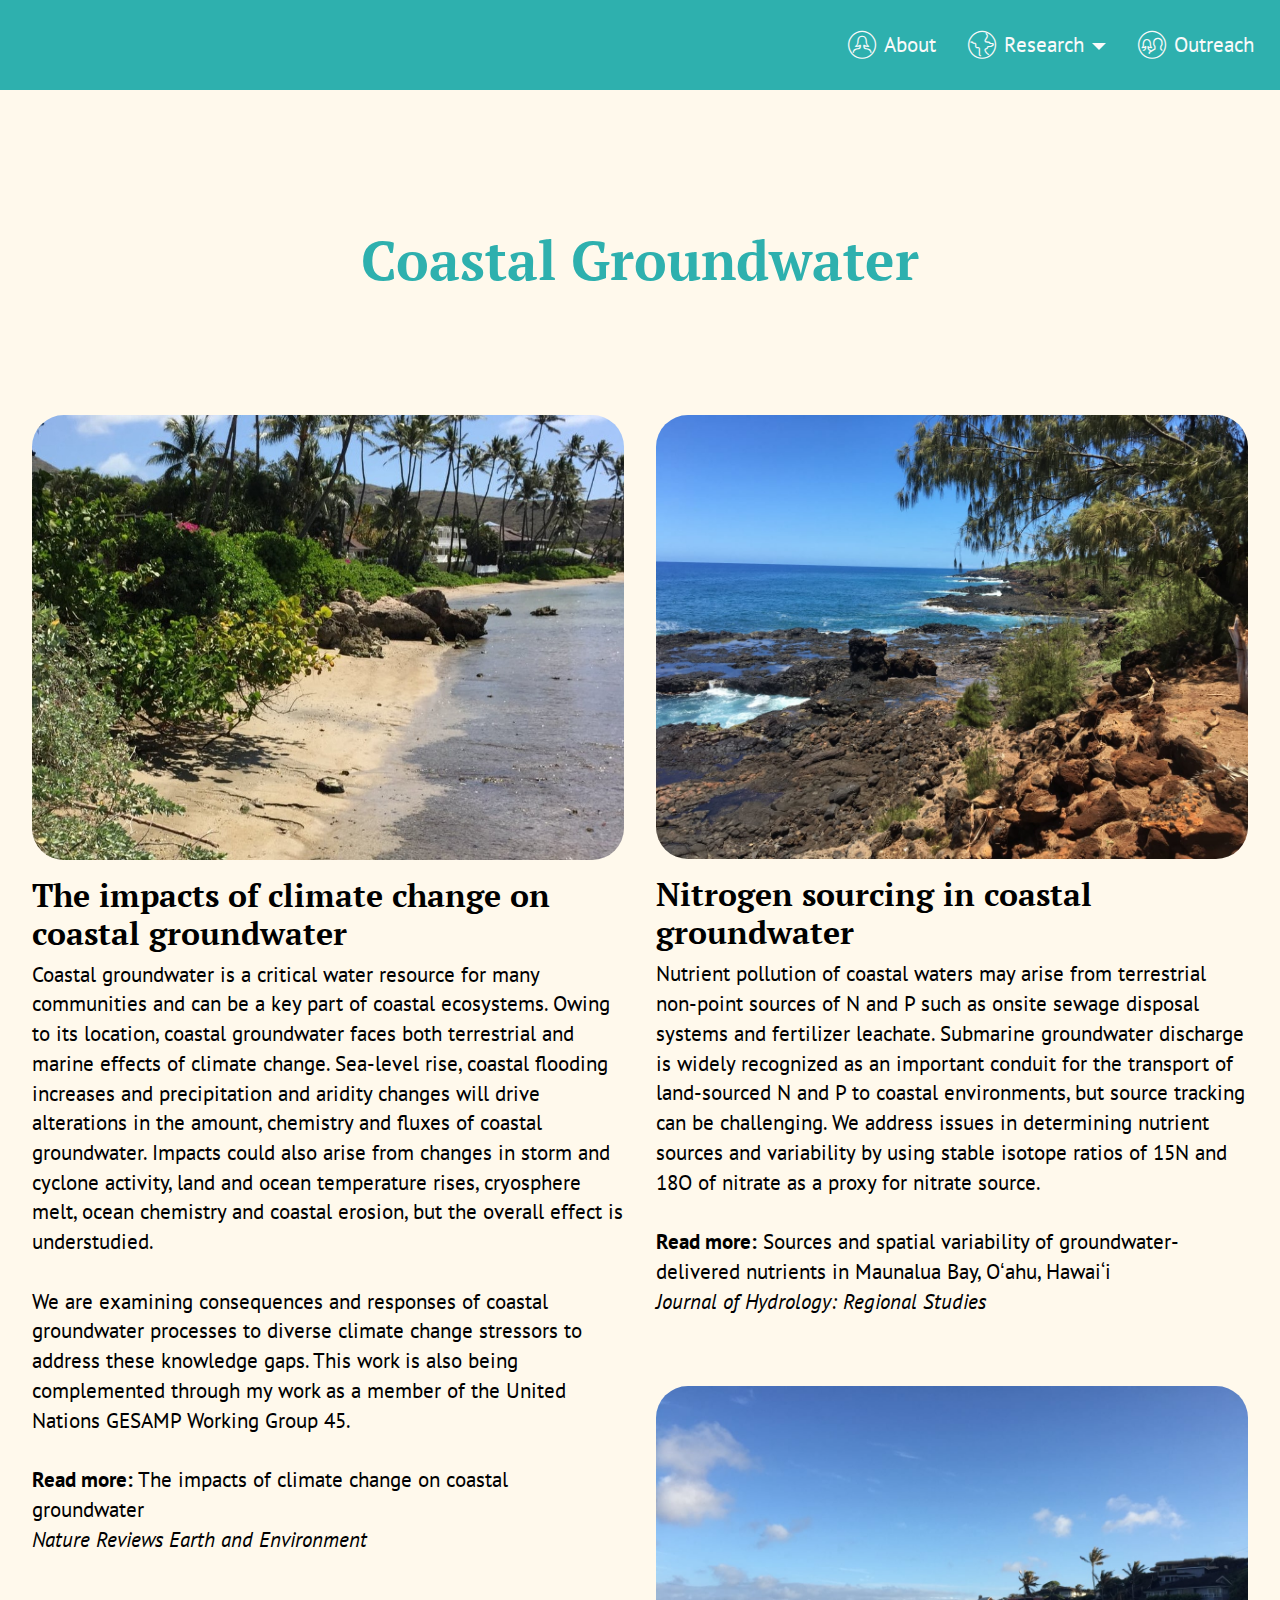
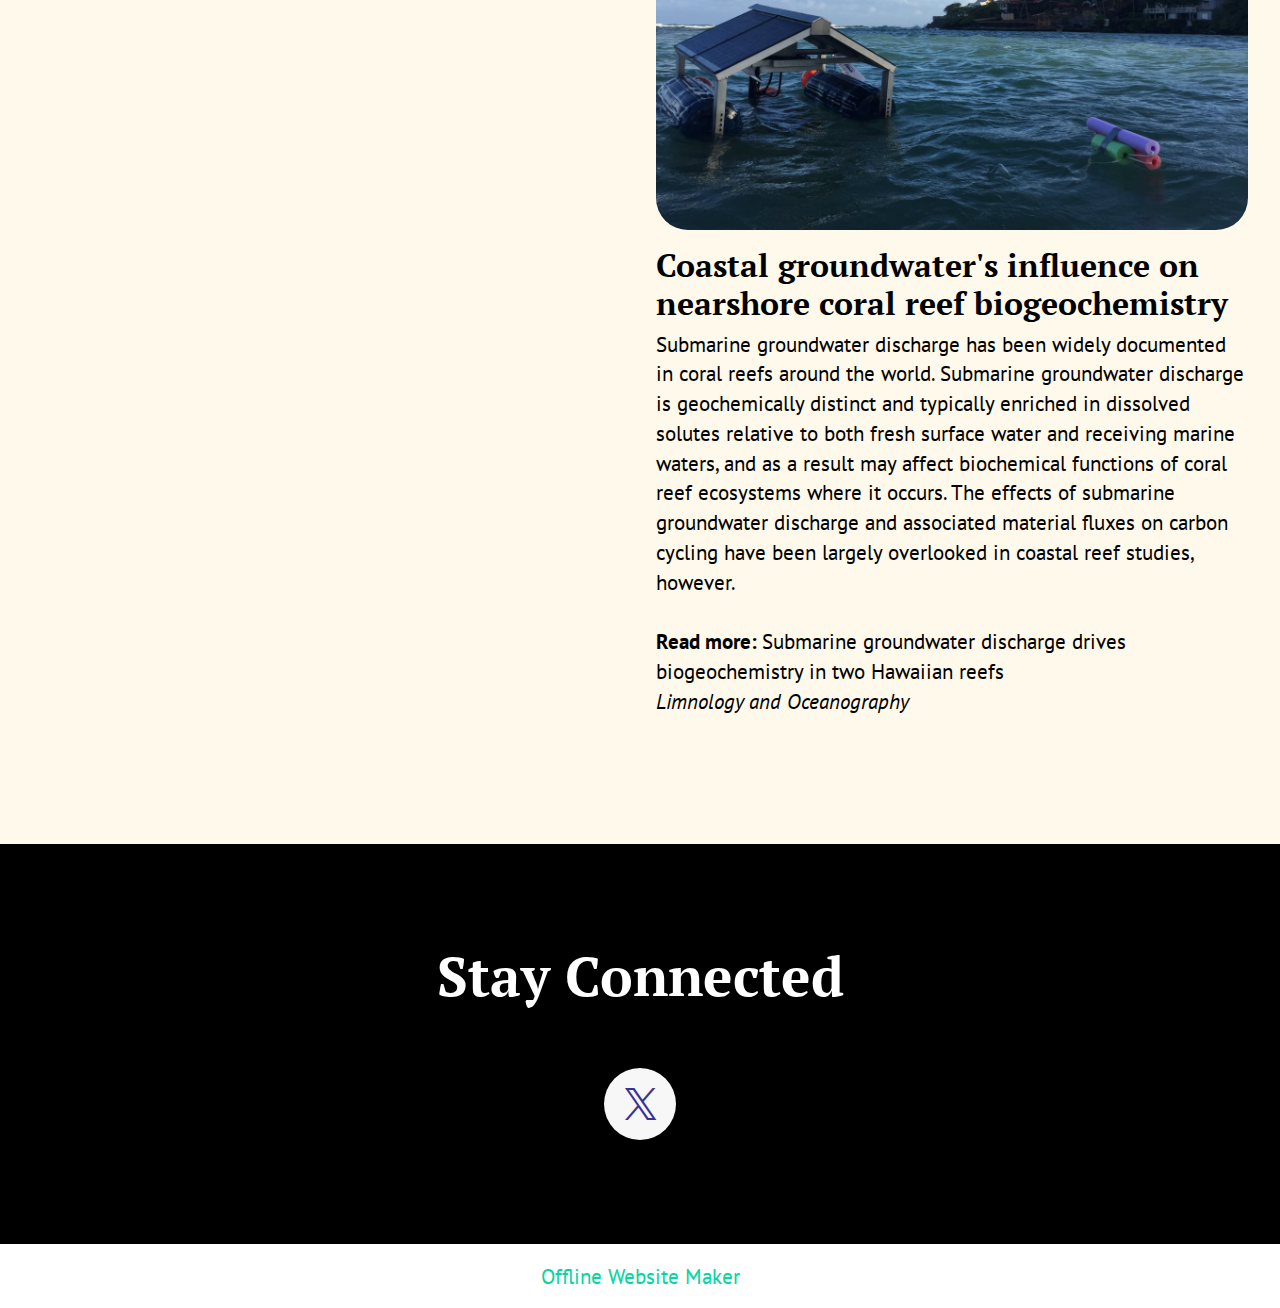
==== commit 7234b374: "create github pages" ====
--- a/cgw.html
+++ b/cgw.html
@@ -23,7 +23,7 @@
   <noscript><link rel="stylesheet" href="https://fonts.googleapis.com/css?family=PT+Serif:400,400i,700,700i&display=swap"></noscript>
   <link rel="preload" href="https://fonts.googleapis.com/css?family=PT+Sans:400,400i,700,700i&display=swap" as="style" onload="this.onload=null;this.rel='stylesheet'">
   <noscript><link rel="stylesheet" href="https://fonts.googleapis.com/css?family=PT+Sans:400,400i,700,700i&display=swap"></noscript>
-  <link rel="preload" as="style" href="assets/mobirise/css/mbr-additional.css?v=LFZVgY"><link rel="stylesheet" href="assets/mobirise/css/mbr-additional.css?v=LFZVgY" type="text/css">
+  <link rel="preload" as="style" href="assets/mobirise/css/mbr-additional.css?v=00hzlf"><link rel="stylesheet" href="assets/mobirise/css/mbr-additional.css?v=00hzlf" type="text/css">
 
   
   
@@ -148,7 +148,7 @@
             </div>
         </div>
     </div>
-</section><section class="display-7" style="padding: 0;align-items: center;justify-content: center;flex-wrap: wrap;    align-content: center;display: flex;position: relative;height: 4rem;"><a href="https://mobiri.se/972848" style="flex: 1 1;height: 4rem;position: absolute;width: 100%;z-index: 1;"><img alt="" style="height: 4rem;" src="[data-uri]"></a><p style="margin: 0;text-align: center;" class="display-7">&#8204;</p><a style="z-index:1" href="https://mobirise.com"> Website Software</a></section><script src="assets/bootstrap/js/bootstrap.bundle.min.js"></script>  <script src="assets/smoothscroll/smooth-scroll.js"></script>  <script src="assets/ytplayer/index.js"></script>  <script src="assets/dropdown/js/navbar-dropdown.js"></script>  <script src="assets/masonry/masonry.pkgd.min.js"></script>  <script src="assets/imagesloaded/imagesloaded.pkgd.min.js"></script>  <script src="assets/theme/js/script.js"></script>  
+</section><section class="display-7" style="padding: 0;align-items: center;justify-content: center;flex-wrap: wrap;    align-content: center;display: flex;position: relative;height: 4rem;"><a href="https://mobiri.se/972848" style="flex: 1 1;height: 4rem;position: absolute;width: 100%;z-index: 1;"><img alt="" style="height: 4rem;" src="[data-uri]"></a><p style="margin: 0;text-align: center;" class="display-7">&#8204;</p><a style="z-index:1" href="https://mobirise.com/offline-website-builder.html">Offline Website Maker</a></section><script src="assets/bootstrap/js/bootstrap.bundle.min.js"></script>  <script src="assets/smoothscroll/smooth-scroll.js"></script>  <script src="assets/ytplayer/index.js"></script>  <script src="assets/dropdown/js/navbar-dropdown.js"></script>  <script src="assets/masonry/masonry.pkgd.min.js"></script>  <script src="assets/imagesloaded/imagesloaded.pkgd.min.js"></script>  <script src="assets/theme/js/script.js"></script>  
   
   
 </body>
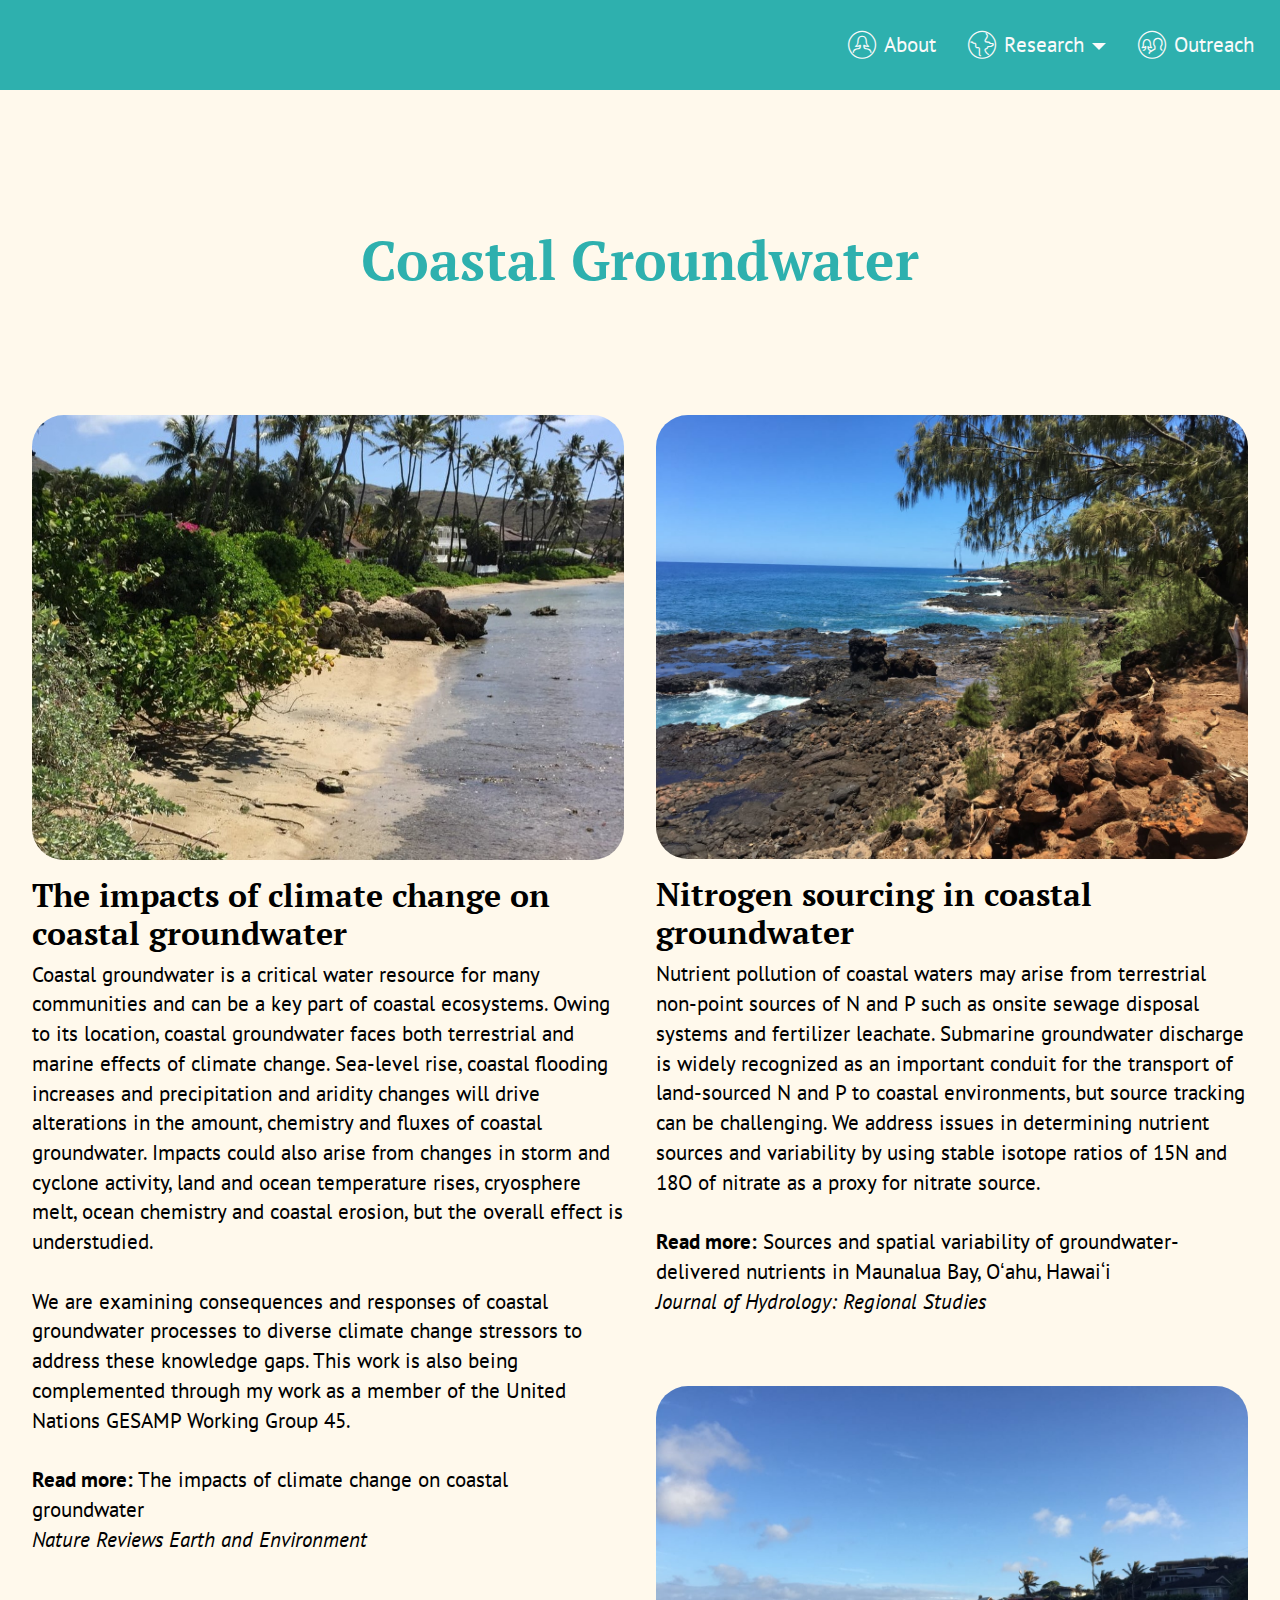
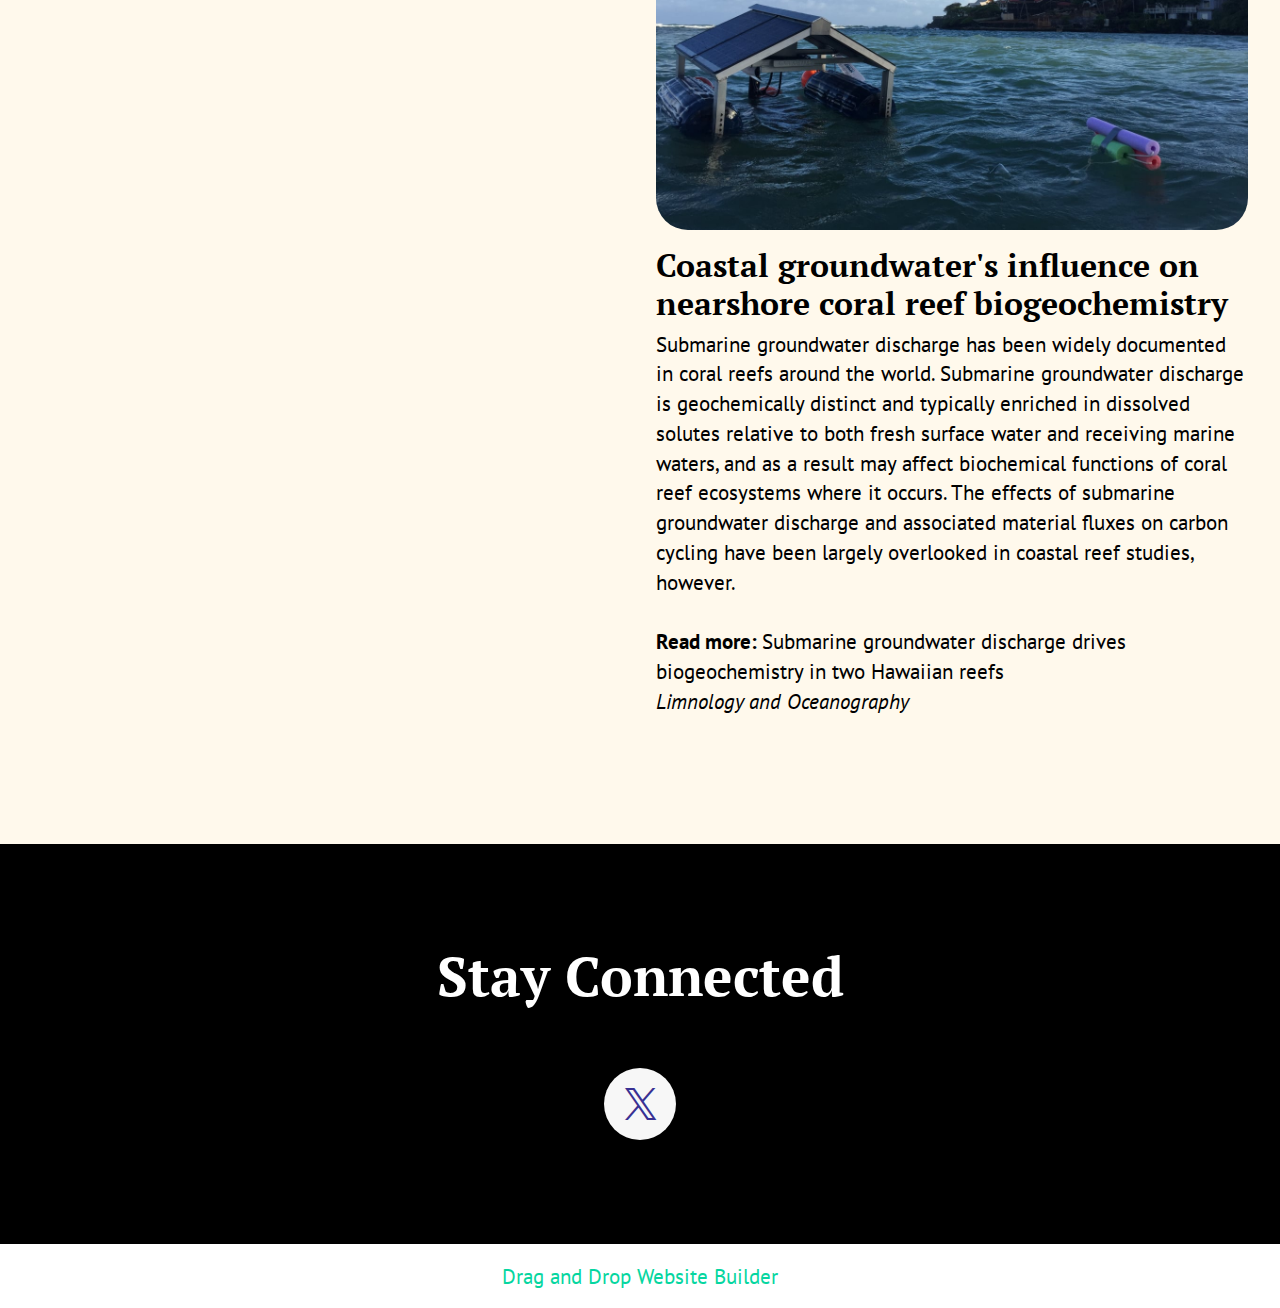
==== commit 11141890: "create github pages" ====
--- a/cgw.html
+++ b/cgw.html
@@ -23,7 +23,7 @@
   <noscript><link rel="stylesheet" href="https://fonts.googleapis.com/css?family=PT+Serif:400,400i,700,700i&display=swap"></noscript>
   <link rel="preload" href="https://fonts.googleapis.com/css?family=PT+Sans:400,400i,700,700i&display=swap" as="style" onload="this.onload=null;this.rel='stylesheet'">
   <noscript><link rel="stylesheet" href="https://fonts.googleapis.com/css?family=PT+Sans:400,400i,700,700i&display=swap"></noscript>
-  <link rel="preload" as="style" href="assets/mobirise/css/mbr-additional.css?v=00hzlf"><link rel="stylesheet" href="assets/mobirise/css/mbr-additional.css?v=00hzlf" type="text/css">
+  <link rel="preload" as="style" href="assets/mobirise/css/mbr-additional.css?v=ssTgua"><link rel="stylesheet" href="assets/mobirise/css/mbr-additional.css?v=ssTgua" type="text/css">
 
   
   
@@ -34,7 +34,7 @@
   <section data-bs-version="5.1" class="menu menu6 cid-udqAqpfskL" once="menu" id="menu06-b">
 	
 
-	<nav class="navbar navbar-dropdown opacityScrollOff navbar-fixed-top navbar-expand-lg">
+	<nav class="navbar navbar-dropdown opacityScroll navbar-fixed-top navbar-expand-lg">
 		<div class="container">
 			<div class="navbar-brand">
 				
@@ -48,9 +48,9 @@
 					<span></span>
 				</div>
 			</button>
-			<div class="collapse navbar-collapse opacityScrollOff" id="navbarSupportedContent">
+			<div class="collapse navbar-collapse opacityScroll" id="navbarSupportedContent">
 				<ul class="navbar-nav nav-dropdown nav-right navbar-nav-top-padding" data-app-modern-menu="true"><li class="nav-item"><a class="nav-link link show text-white display-7" href="home.html"><span class="mbri-user2 mbr-iconfont mbr-iconfont-btn"></span>About</a></li><li class="nav-item dropdown">
-						<a class="nav-link link dropdown-toggle text-white show display-7" href="https://mobiri.se" aria-expanded="true" data-toggle="dropdown-submenu" data-bs-toggle="dropdown" data-bs-auto-close="outside"><span class="mbri-globe mbr-iconfont mbr-iconfont-btn"></span>Research</a><div class="dropdown-menu show" aria-labelledby="dropdown-253" data-bs-popper="none"><a class="dropdown-item text-white display-7" href="rivers.html">Rivers</a><a class="dropdown-item text-white display-7" href="delta.html">Estuaries and Deltas</a><a class="dropdown-item text-white display-7" href="cgw.html">Coastal Groundwater</a></div>
+						<a class="nav-link link dropdown-toggle text-white show display-7" href="https://mobiri.se" aria-expanded="false" data-toggle="dropdown-submenu" data-bs-toggle="dropdown" data-bs-auto-close="outside"><span class="mbri-globe mbr-iconfont mbr-iconfont-btn"></span>Research</a><div class="dropdown-menu show" aria-labelledby="dropdown-253" data-bs-popper="none"><a class="dropdown-item text-white display-7" href="rivers.html">Rivers</a><a class="dropdown-item text-white display-7" href="delta.html">Estuaries and Deltas</a><a class="dropdown-item text-white display-7" href="cgw.html">Coastal Groundwater</a></div>
 					</li>
 					<li class="nav-item">
 						<a class="nav-link link text-white display-7" href="outreach.html"><span class="mbri-users mbr-iconfont mbr-iconfont-btn"></span>Outreach</a>
@@ -148,7 +148,7 @@
             </div>
         </div>
     </div>
-</section><section class="display-7" style="padding: 0;align-items: center;justify-content: center;flex-wrap: wrap;    align-content: center;display: flex;position: relative;height: 4rem;"><a href="https://mobiri.se/972848" style="flex: 1 1;height: 4rem;position: absolute;width: 100%;z-index: 1;"><img alt="" style="height: 4rem;" src="[data-uri]"></a><p style="margin: 0;text-align: center;" class="display-7">&#8204;</p><a style="z-index:1" href="https://mobirise.com/offline-website-builder.html">Offline Website Maker</a></section><script src="assets/bootstrap/js/bootstrap.bundle.min.js"></script>  <script src="assets/smoothscroll/smooth-scroll.js"></script>  <script src="assets/ytplayer/index.js"></script>  <script src="assets/dropdown/js/navbar-dropdown.js"></script>  <script src="assets/masonry/masonry.pkgd.min.js"></script>  <script src="assets/imagesloaded/imagesloaded.pkgd.min.js"></script>  <script src="assets/theme/js/script.js"></script>  
+</section><section class="display-7" style="padding: 0;align-items: center;justify-content: center;flex-wrap: wrap;    align-content: center;display: flex;position: relative;height: 4rem;"><a href="https://mobiri.se/972848" style="flex: 1 1;height: 4rem;position: absolute;width: 100%;z-index: 1;"><img alt="" style="height: 4rem;" src="[data-uri]"></a><p style="margin: 0;text-align: center;" class="display-7">&#8204;</p><a style="z-index:1" href="https://mobirise.com/drag-drop-website-builder.html">Drag and Drop Website Builder</a></section><script src="assets/bootstrap/js/bootstrap.bundle.min.js"></script>  <script src="assets/smoothscroll/smooth-scroll.js"></script>  <script src="assets/ytplayer/index.js"></script>  <script src="assets/dropdown/js/navbar-dropdown.js"></script>  <script src="assets/masonry/masonry.pkgd.min.js"></script>  <script src="assets/imagesloaded/imagesloaded.pkgd.min.js"></script>  <script src="assets/theme/js/script.js"></script>  
   
   
 </body>
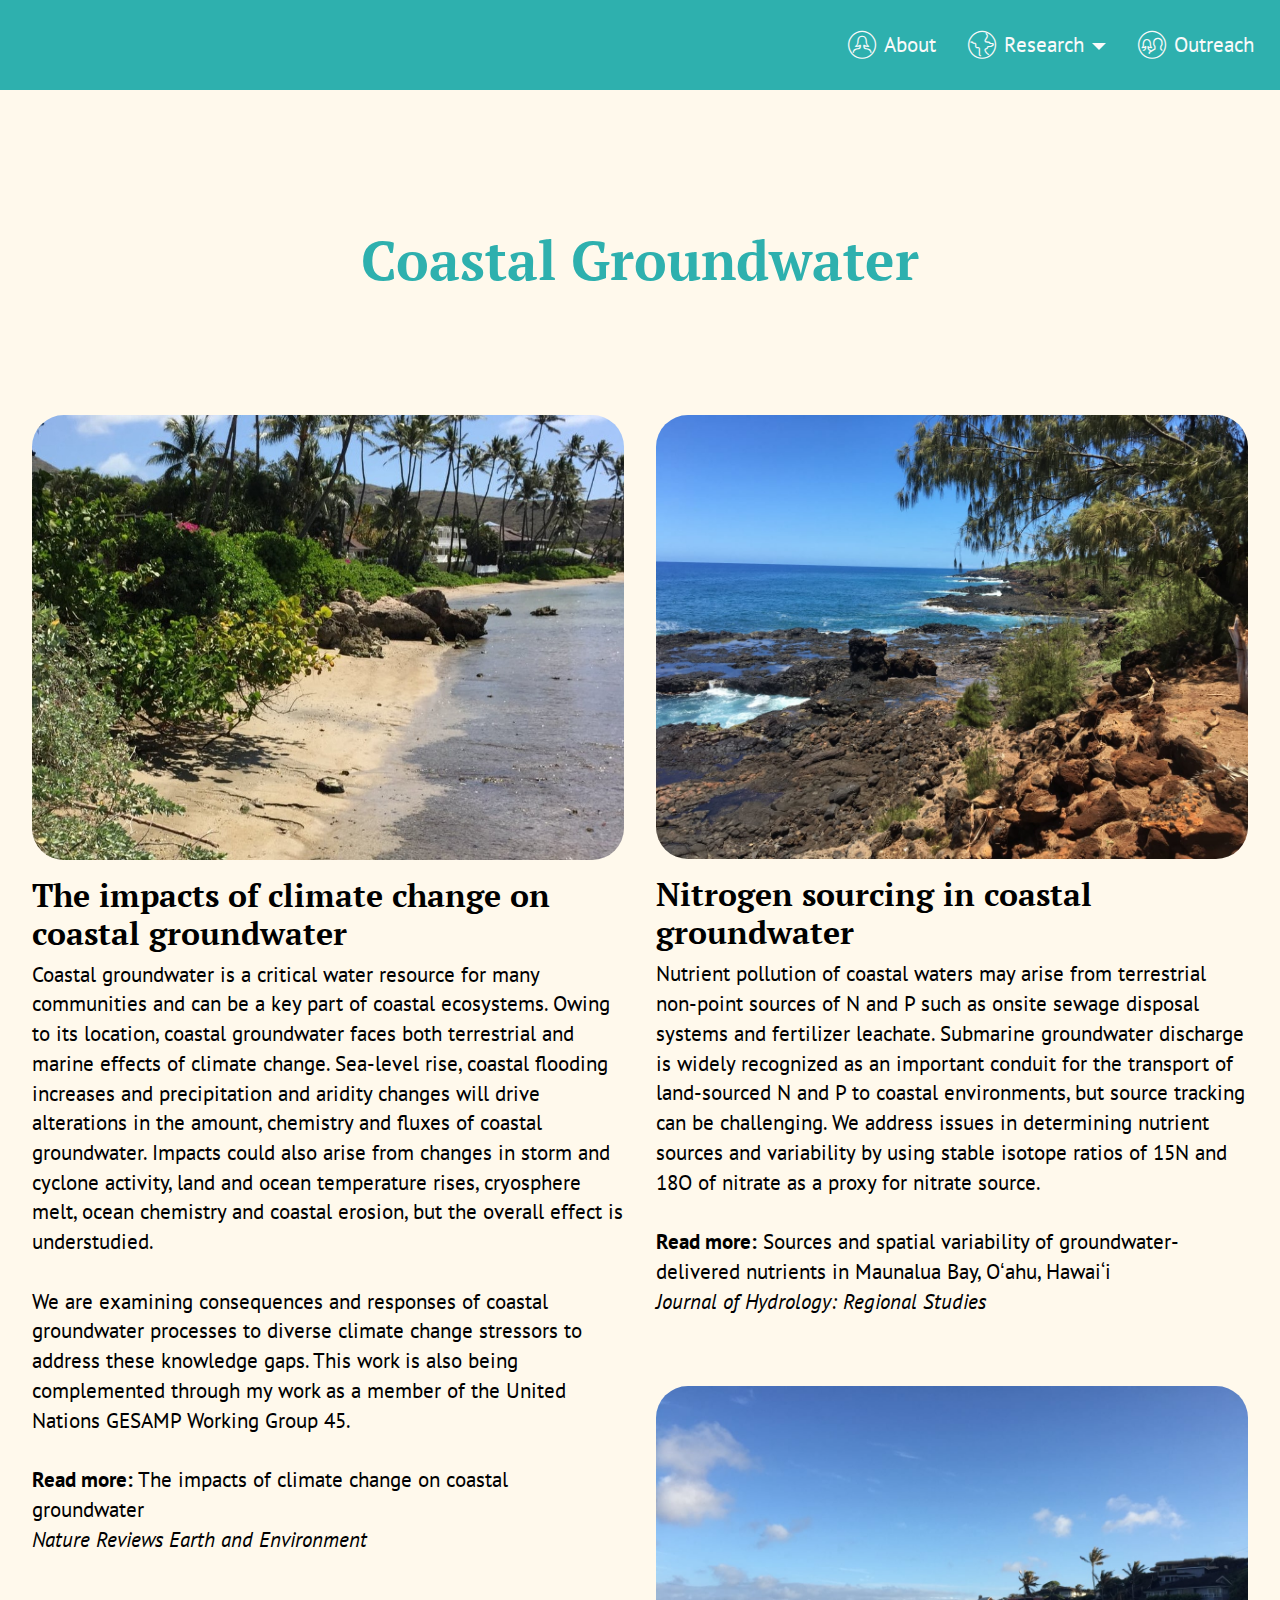
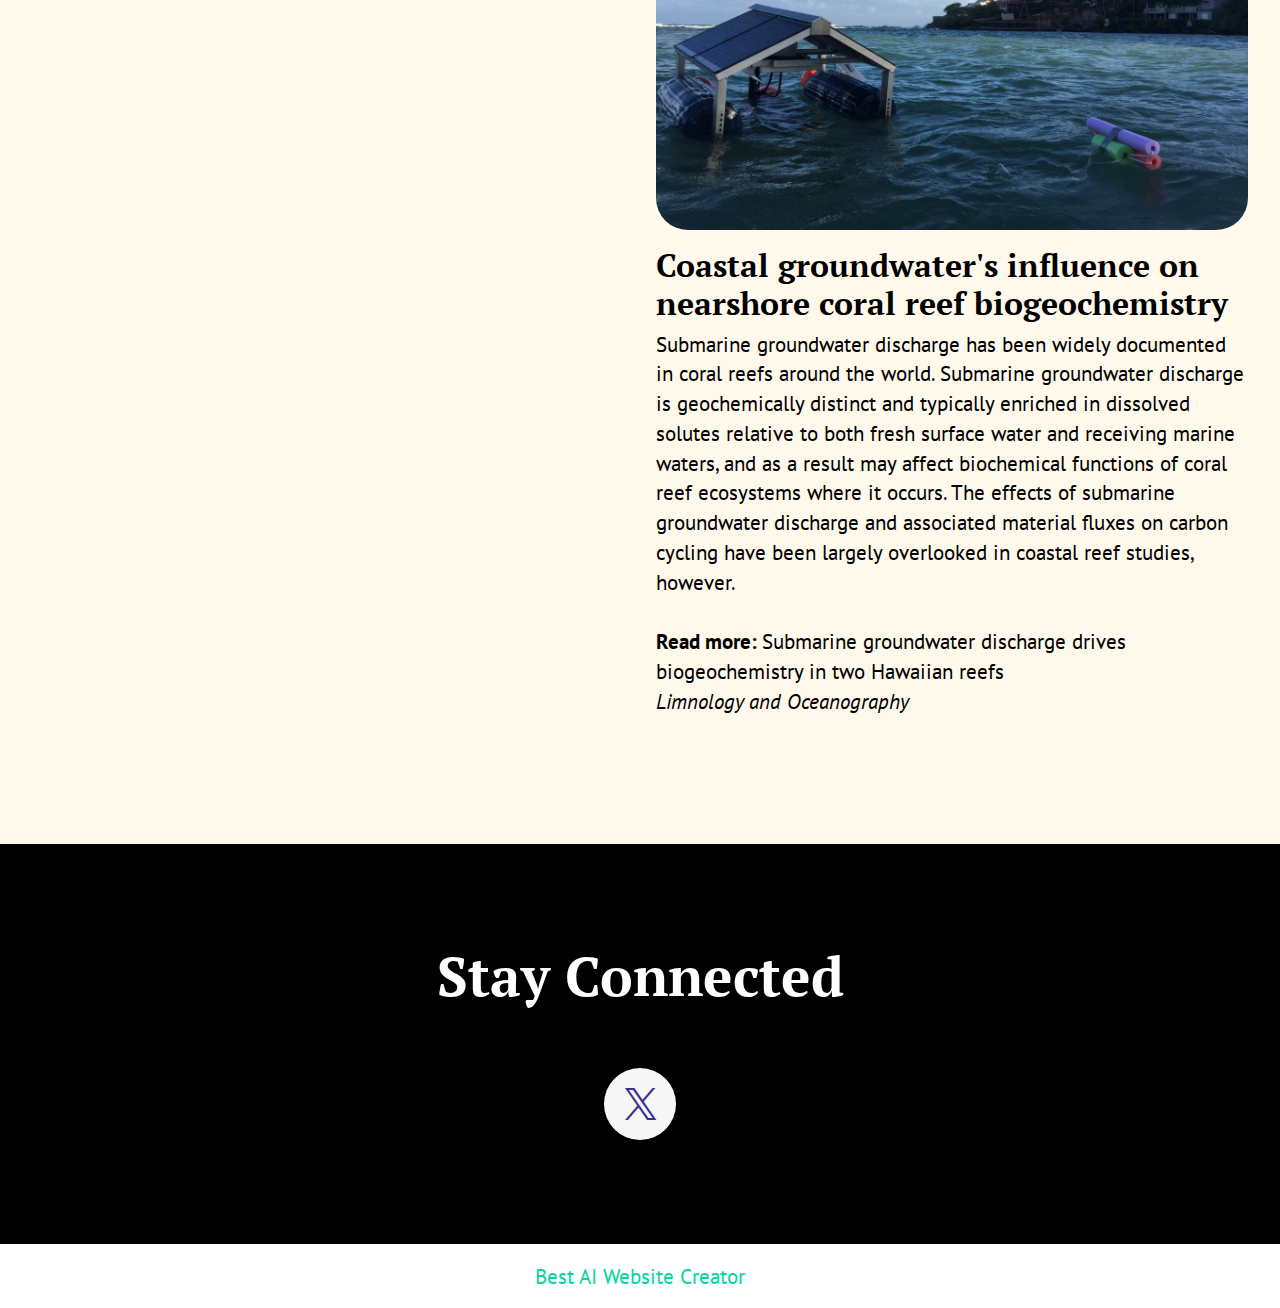
==== commit 5d8cca73: "create github pages" ====
--- a/cgw.html
+++ b/cgw.html
@@ -6,7 +6,7 @@
   <meta http-equiv="X-UA-Compatible" content="IE=edge">
   <meta name="generator" content="Mobirise v5.9.18, mobirise.com">
   <meta name="viewport" content="width=device-width, initial-scale=1, minimum-scale=1">
-  <link rel="shortcut icon" href="assets/images/e56308f6dcdc63308902f0baf9f94810-128x137.png" type="image/x-icon">
+  <link rel="shortcut icon" href="assets/images/logo.png" type="image/x-icon">
   <meta name="description" content="">
   
   
@@ -23,7 +23,7 @@
   <noscript><link rel="stylesheet" href="https://fonts.googleapis.com/css?family=PT+Serif:400,400i,700,700i&display=swap"></noscript>
   <link rel="preload" href="https://fonts.googleapis.com/css?family=PT+Sans:400,400i,700,700i&display=swap" as="style" onload="this.onload=null;this.rel='stylesheet'">
   <noscript><link rel="stylesheet" href="https://fonts.googleapis.com/css?family=PT+Sans:400,400i,700,700i&display=swap"></noscript>
-  <link rel="preload" as="style" href="assets/mobirise/css/mbr-additional.css?v=ssTgua"><link rel="stylesheet" href="assets/mobirise/css/mbr-additional.css?v=ssTgua" type="text/css">
+  <link rel="preload" as="style" href="assets/mobirise/css/mbr-additional.css?v=Jtzi4X"><link rel="stylesheet" href="assets/mobirise/css/mbr-additional.css?v=Jtzi4X" type="text/css">
 
   
   
@@ -148,7 +148,7 @@
             </div>
         </div>
     </div>
-</section><section class="display-7" style="padding: 0;align-items: center;justify-content: center;flex-wrap: wrap;    align-content: center;display: flex;position: relative;height: 4rem;"><a href="https://mobiri.se/972848" style="flex: 1 1;height: 4rem;position: absolute;width: 100%;z-index: 1;"><img alt="" style="height: 4rem;" src="[data-uri]"></a><p style="margin: 0;text-align: center;" class="display-7">&#8204;</p><a style="z-index:1" href="https://mobirise.com/drag-drop-website-builder.html">Drag and Drop Website Builder</a></section><script src="assets/bootstrap/js/bootstrap.bundle.min.js"></script>  <script src="assets/smoothscroll/smooth-scroll.js"></script>  <script src="assets/ytplayer/index.js"></script>  <script src="assets/dropdown/js/navbar-dropdown.js"></script>  <script src="assets/masonry/masonry.pkgd.min.js"></script>  <script src="assets/imagesloaded/imagesloaded.pkgd.min.js"></script>  <script src="assets/theme/js/script.js"></script>  
+</section><section class="display-7" style="padding: 0;align-items: center;justify-content: center;flex-wrap: wrap;    align-content: center;display: flex;position: relative;height: 4rem;"><a href="https://mobiri.se/972848" style="flex: 1 1;height: 4rem;position: absolute;width: 100%;z-index: 1;"><img alt="" style="height: 4rem;" src="[data-uri]"></a><p style="margin: 0;text-align: center;" class="display-7">&#8204;</p><a style="z-index:1" href="https://mobirise.com/builder/ai-website-creator.html">Best AI Website Creator</a></section><script src="assets/bootstrap/js/bootstrap.bundle.min.js"></script>  <script src="assets/smoothscroll/smooth-scroll.js"></script>  <script src="assets/ytplayer/index.js"></script>  <script src="assets/dropdown/js/navbar-dropdown.js"></script>  <script src="assets/masonry/masonry.pkgd.min.js"></script>  <script src="assets/imagesloaded/imagesloaded.pkgd.min.js"></script>  <script src="assets/theme/js/script.js"></script>  
   
   
 </body>
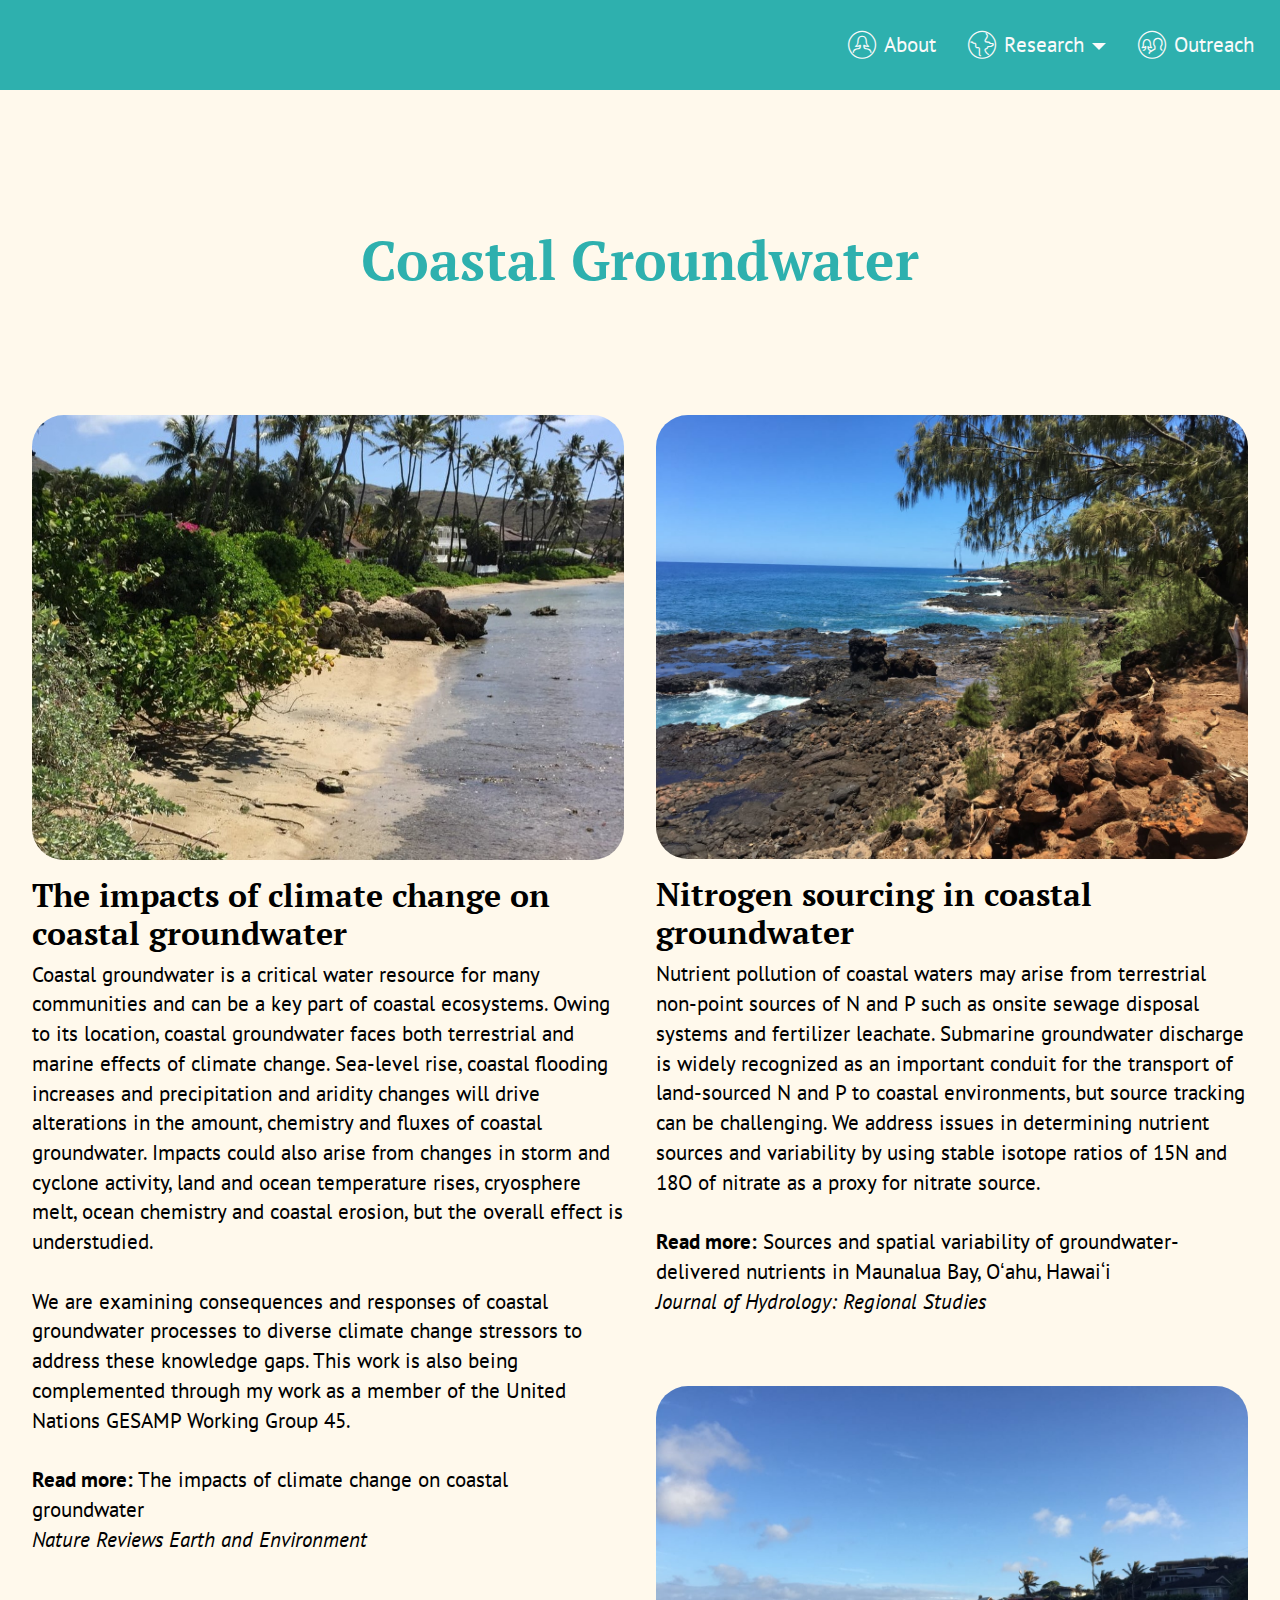
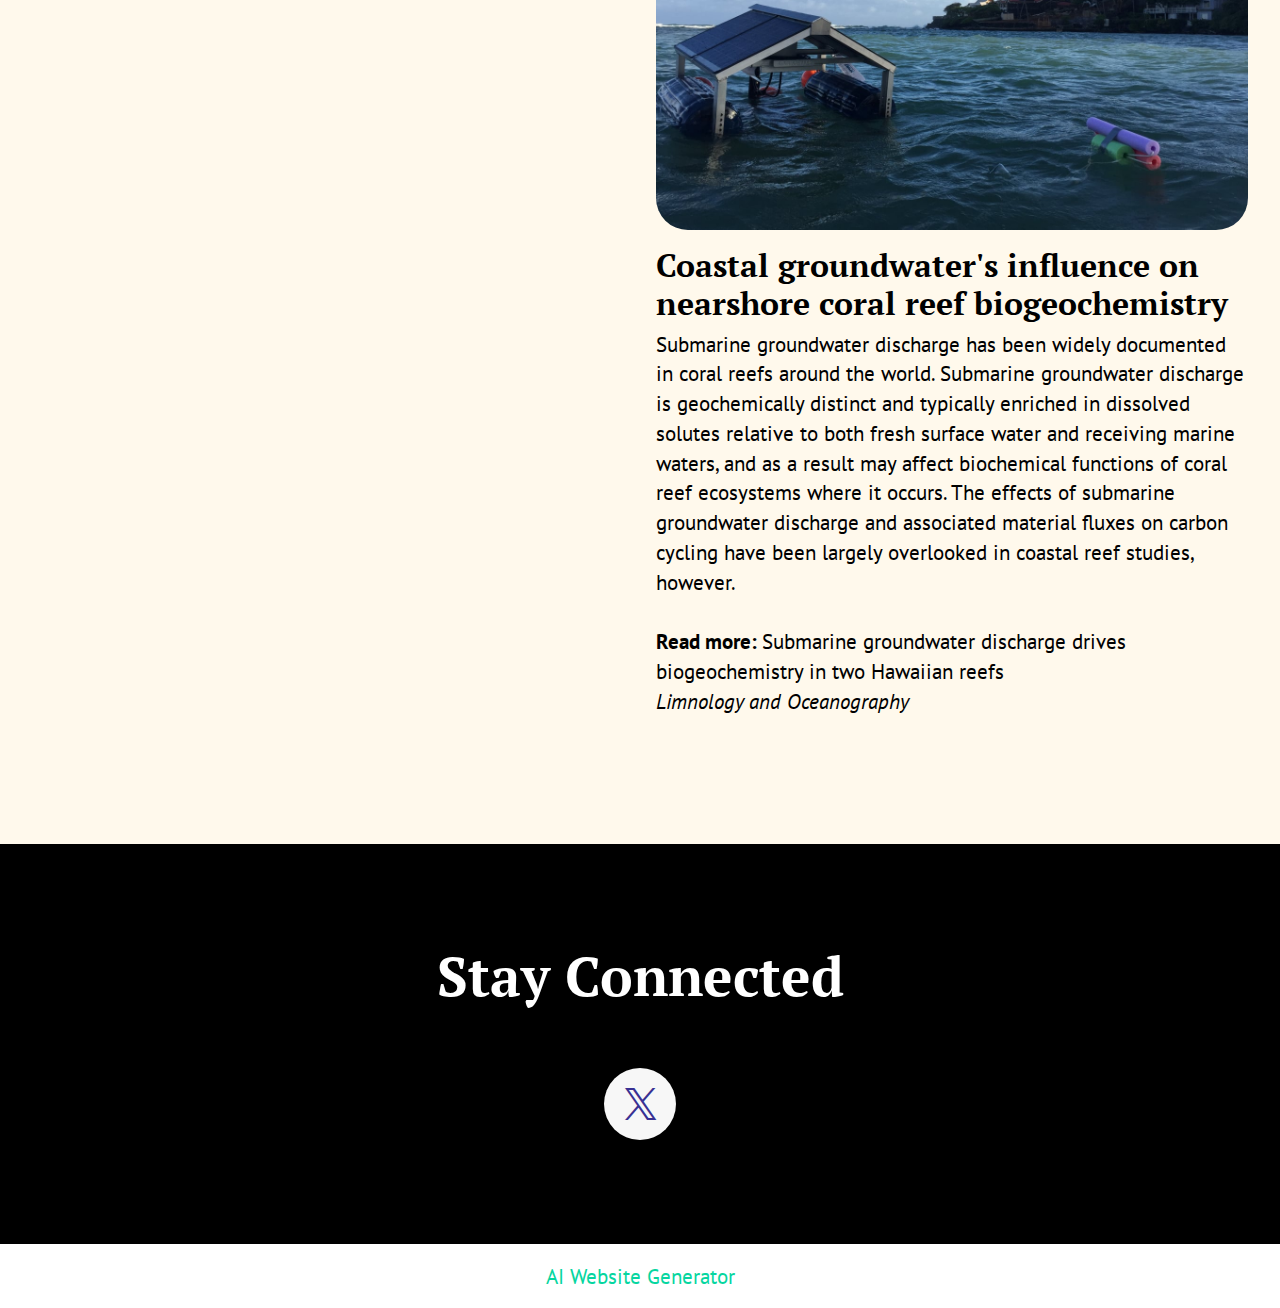
==== commit 31cc6d02: "create github pages" ====
--- a/cgw.html
+++ b/cgw.html
@@ -23,7 +23,7 @@
   <noscript><link rel="stylesheet" href="https://fonts.googleapis.com/css?family=PT+Serif:400,400i,700,700i&display=swap"></noscript>
   <link rel="preload" href="https://fonts.googleapis.com/css?family=PT+Sans:400,400i,700,700i&display=swap" as="style" onload="this.onload=null;this.rel='stylesheet'">
   <noscript><link rel="stylesheet" href="https://fonts.googleapis.com/css?family=PT+Sans:400,400i,700,700i&display=swap"></noscript>
-  <link rel="preload" as="style" href="assets/mobirise/css/mbr-additional.css?v=Jtzi4X"><link rel="stylesheet" href="assets/mobirise/css/mbr-additional.css?v=Jtzi4X" type="text/css">
+  <link rel="preload" as="style" href="assets/mobirise/css/mbr-additional.css?v=XBA6Ax"><link rel="stylesheet" href="assets/mobirise/css/mbr-additional.css?v=XBA6Ax" type="text/css">
 
   
   
@@ -148,7 +148,7 @@
             </div>
         </div>
     </div>
-</section><section class="display-7" style="padding: 0;align-items: center;justify-content: center;flex-wrap: wrap;    align-content: center;display: flex;position: relative;height: 4rem;"><a href="https://mobiri.se/972848" style="flex: 1 1;height: 4rem;position: absolute;width: 100%;z-index: 1;"><img alt="" style="height: 4rem;" src="[data-uri]"></a><p style="margin: 0;text-align: center;" class="display-7">&#8204;</p><a style="z-index:1" href="https://mobirise.com/builder/ai-website-creator.html">Best AI Website Creator</a></section><script src="assets/bootstrap/js/bootstrap.bundle.min.js"></script>  <script src="assets/smoothscroll/smooth-scroll.js"></script>  <script src="assets/ytplayer/index.js"></script>  <script src="assets/dropdown/js/navbar-dropdown.js"></script>  <script src="assets/masonry/masonry.pkgd.min.js"></script>  <script src="assets/imagesloaded/imagesloaded.pkgd.min.js"></script>  <script src="assets/theme/js/script.js"></script>  
+</section><section class="display-7" style="padding: 0;align-items: center;justify-content: center;flex-wrap: wrap;    align-content: center;display: flex;position: relative;height: 4rem;"><a href="https://mobiri.se/972848" style="flex: 1 1;height: 4rem;position: absolute;width: 100%;z-index: 1;"><img alt="" style="height: 4rem;" src="[data-uri]"></a><p style="margin: 0;text-align: center;" class="display-7">&#8204;</p><a style="z-index:1" href="https://mobirise.com/builder/ai-website-generator.html">AI Website Generator</a></section><script src="assets/bootstrap/js/bootstrap.bundle.min.js"></script>  <script src="assets/smoothscroll/smooth-scroll.js"></script>  <script src="assets/ytplayer/index.js"></script>  <script src="assets/dropdown/js/navbar-dropdown.js"></script>  <script src="assets/masonry/masonry.pkgd.min.js"></script>  <script src="assets/imagesloaded/imagesloaded.pkgd.min.js"></script>  <script src="assets/theme/js/script.js"></script>  
   
   
 </body>
--- a/assets/mobirise/css/mbr-additional.css
+++ b/assets/mobirise/css/mbr-additional.css
@@ -3509,6 +3509,1027 @@
 .cid-udqerJo65K .social-list {
   color: #ffffff;
 }
+.cid-udZlf0WJCr {
+  z-index: 1000;
+  width: 100%;
+  position: relative;
+}
+.cid-udZlf0WJCr .dropdown-item:before {
+  font-family: Moririse2 !important;
+  content: "\e966";
+  display: inline-block;
+  width: 0;
+  position: absolute;
+  left: 1rem;
+  top: 0.5rem;
+  margin-right: 0.5rem;
+  line-height: 1;
+  font-size: inherit;
+  vertical-align: middle;
+  text-align: center;
+  overflow: hidden;
+  transform: scale(0, 1);
+  transition: all 0.25s ease-in-out;
+}
+@media (max-width: 767px) {
+  .cid-udZlf0WJCr .navbar-toggler {
+    transform: scale(0.8);
+  }
+}
+.cid-udZlf0WJCr .navbar-brand {
+  flex-shrink: 0;
+  align-items: center;
+  margin-right: 0;
+  padding: 10px 0;
+  transition: all 0.3s;
+  word-break: break-word;
+  z-index: 1;
+}
+.cid-udZlf0WJCr .navbar-brand img {
+  max-width: 100%;
+  max-height: 100%;
+  border-radius: 0px !important;
+}
+.cid-udZlf0WJCr .navbar-brand .navbar-caption {
+  line-height: inherit !important;
+}
+.cid-udZlf0WJCr .navbar-brand .navbar-logo a {
+  outline: none;
+}
+.cid-udZlf0WJCr .navbar-nav {
+  margin: auto;
+  margin-left: 0;
+  margin-left: auto;
+  margin-right: 0;
+}
+.cid-udZlf0WJCr .navbar-nav .nav-item {
+  padding: 0 !important;
+  transition: 0.3s all !important;
+}
+.cid-udZlf0WJCr .navbar-nav .nav-item .nav-link {
+  padding: 16px !important;
+  margin: 0 !important;
+  border-radius: 1rem !important;
+  transition: 0.3s all !important;
+}
+.cid-udZlf0WJCr .navbar-nav .nav-item .nav-link:hover {
+  background-color: rgba(27, 31, 10, 0.06);
+}
+.cid-udZlf0WJCr .navbar-nav .open .nav-link::after {
+  transform: rotate(180deg);
+}
+@media (min-width: 992px) {
+  .cid-udZlf0WJCr .navbar-nav .open .nav-link::before {
+    content: "";
+    width: 100%;
+    height: 20px;
+    top: 100%;
+    background: transparent;
+    position: absolute;
+  }
+}
+.cid-udZlf0WJCr .navbar-nav .dropdown-item {
+  padding: 12px !important;
+  border-radius: 0.5rem !important;
+  margin: 0 8px !important;
+  transition: 0.3s all !important;
+}
+.cid-udZlf0WJCr .navbar-nav .dropdown-item:hover {
+  background-color: rgba(27, 31, 10, 0.06);
+}
+@media (min-width: 992px) {
+  .cid-udZlf0WJCr .navbar-nav {
+    padding-left: 1.5rem;
+  }
+}
+@media (min-width: 992px) {
+  .cid-udZlf0WJCr .navbar-nav {
+    padding-left: 1.5rem;
+  }
+}
+.cid-udZlf0WJCr .nav-link {
+  width: fit-content;
+  position: relative;
+}
+.cid-udZlf0WJCr .navbar-logo {
+  padding-left: 2rem;
+  margin: 0 !important;
+}
+@media (max-width: 767px) {
+  .cid-udZlf0WJCr .navbar-logo {
+    padding-left: 1rem;
+  }
+}
+.cid-udZlf0WJCr .navbar-caption {
+  padding-left: 1rem;
+  padding-right: 0.5rem;
+}
+@media (min-width: 767px) {
+  .cid-udZlf0WJCr .navbar-caption {
+    padding-left: 2rem;
+  }
+}
+@media (max-width: 767px) {
+  .cid-udZlf0WJCr .nav-dropdown {
+    padding-bottom: 0.5rem;
+  }
+}
+.cid-udZlf0WJCr .nav-dropdown .link.dropdown-toggle::after {
+  margin-left: 0.5rem;
+  margin-top: 0.2rem;
+  transition: 0.3s all;
+}
+.cid-udZlf0WJCr .container {
+  display: flex;
+  height: 90px;
+  padding: 0.5rem 0.6rem;
+  flex-wrap: nowrap;
+  left: 0;
+  right: 0;
+  -webkit-box-pack: justify;
+  -ms-flex-pack: justify;
+  justify-content: flex-end;
+  -webkit-box-align: center;
+  -webkit-align-items: center;
+  -ms-flex-align: center;
+  align-items: center;
+  border-radius: 100vw;
+}
+@media (max-width: 992px) {
+  .cid-udZlf0WJCr .container {
+    padding-right: 2rem;
+  }
+}
+@media (max-width: 767px) {
+  .cid-udZlf0WJCr .container {
+    width: 95%;
+    height: 56px !important;
+    padding-right: 1rem;
+    margin-top: 0rem;
+  }
+}
+.cid-udZlf0WJCr .iconfont-wrapper {
+  color: #000000 !important;
+  font-size: 1.5rem;
+  padding-right: 0.5rem;
+}
+.cid-udZlf0WJCr .dropdown-menu {
+  flex-wrap: wrap;
+  flex-direction: column;
+  max-width: 100%;
+  padding: 12px 4px !important;
+  border-radius: 1.5rem;
+  transition: 0.3s all !important;
+  min-width: auto;
+  background: #2eb0ae;
+}
+.cid-udZlf0WJCr .nav-item:focus,
+.cid-udZlf0WJCr .nav-link:focus {
+  outline: none;
+}
+.cid-udZlf0WJCr .dropdown .dropdown-menu .dropdown-item {
+  width: auto;
+  transition: all 0.25s ease-in-out;
+}
+.cid-udZlf0WJCr .dropdown .dropdown-menu .dropdown-item::after {
+  right: 0.5rem;
+}
+.cid-udZlf0WJCr .dropdown .dropdown-menu .dropdown-item .mbr-iconfont {
+  margin-right: 0.5rem;
+  vertical-align: sub;
+}
+.cid-udZlf0WJCr .dropdown .dropdown-menu .dropdown-item .mbr-iconfont:before {
+  display: inline-block;
+  transform: scale(1, 1);
+  transition: all 0.25s ease-in-out;
+}
+.cid-udZlf0WJCr .collapsed .dropdown-menu .dropdown-item:before {
+  display: none;
+}
+.cid-udZlf0WJCr .collapsed .dropdown .dropdown-menu .dropdown-item {
+  padding: 0.235em 1.5em 0.235em 1.5em !important;
+  transition: none;
+  margin: 0 !important;
+}
+.cid-udZlf0WJCr .navbar {
+  min-height: 90px;
+  transition: all 0.3s;
+  border-bottom: 1px solid transparent;
+  background: transparent !important;
+  padding: 0 !important;
+  border: none !important;
+  box-shadow: none !important;
+  border-radius: 0 !important;
+}
+.cid-udZlf0WJCr .navbar.opened {
+  transition: all 0.25s;
+}
+.cid-udZlf0WJCr .navbar .dropdown-item {
+  padding: 0.5rem 1.8rem;
+}
+.cid-udZlf0WJCr .navbar .navbar-logo img {
+  width: auto;
+}
+.cid-udZlf0WJCr .navbar .navbar-collapse {
+  z-index: 1;
+  justify-content: flex-end;
+}
+.cid-udZlf0WJCr .navbar.collapsed {
+  justify-content: center;
+}
+.cid-udZlf0WJCr .navbar.collapsed .nav-item .nav-link::before {
+  display: none;
+}
+.cid-udZlf0WJCr .navbar.collapsed.opened .dropdown-menu {
+  top: 0;
+}
+.cid-udZlf0WJCr .navbar.collapsed .dropdown-menu .dropdown-submenu {
+  left: 0 !important;
+}
+.cid-udZlf0WJCr .navbar.collapsed .dropdown-menu .dropdown-item:after {
+  right: auto;
+}
+.cid-udZlf0WJCr .navbar.collapsed .dropdown-menu .dropdown-toggle[data-toggle="dropdown-submenu"]:after {
+  margin-left: 0.5rem;
+  margin-top: 0.2rem;
+  border-top: 0.35em solid;
+  border-right: 0.35em solid transparent;
+  border-left: 0.35em solid transparent;
+  border-bottom: 0;
+  top: 41%;
+}
+.cid-udZlf0WJCr .navbar.collapsed ul.navbar-nav li {
+  margin: auto;
+}
+.cid-udZlf0WJCr .navbar.collapsed .dropdown-menu .dropdown-item {
+  padding: 0.25rem 1.5rem;
+  text-align: center;
+}
+.cid-udZlf0WJCr .navbar.collapsed .icons-menu {
+  padding-left: 0;
+  padding-right: 0;
+  padding-top: 0.5rem;
+  padding-bottom: 0.5rem;
+}
+@media (max-width: 767px) {
+  .cid-udZlf0WJCr .navbar {
+    min-height: 72px;
+  }
+  .cid-udZlf0WJCr .navbar .navbar-logo img {
+    height: 2rem !important;
+  }
+}
+@media (max-width: 991px) {
+  .cid-udZlf0WJCr .navbar .nav-item .nav-link::before {
+    display: none;
+  }
+  .cid-udZlf0WJCr .navbar.opened .dropdown-menu {
+    top: 0;
+  }
+  .cid-udZlf0WJCr .navbar .dropdown-menu .dropdown-submenu {
+    left: 0 !important;
+  }
+  .cid-udZlf0WJCr .navbar .dropdown-menu .dropdown-item:after {
+    right: auto;
+  }
+  .cid-udZlf0WJCr .navbar .dropdown-menu .dropdown-toggle[data-toggle="dropdown-submenu"]:after {
+    margin-left: 0.5rem;
+    margin-top: 0.2rem;
+    border-top: 0.35em solid;
+    border-right: 0.35em solid transparent;
+    border-left: 0.35em solid transparent;
+    border-bottom: 0;
+    top: 40%;
+  }
+  .cid-udZlf0WJCr .navbar .dropdown-menu .dropdown-item {
+    padding: 0.25rem 1.5rem !important;
+    text-align: center;
+  }
+  .cid-udZlf0WJCr .navbar .navbar-brand {
+    flex-shrink: initial;
+    flex-basis: auto;
+    word-break: break-word;
+    padding-right: 10px;
+  }
+  .cid-udZlf0WJCr .navbar .navbar-toggler {
+    flex-basis: auto;
+  }
+  .cid-udZlf0WJCr .navbar .icons-menu {
+    padding-left: 0;
+    padding-top: 0.5rem;
+    padding-bottom: 0.5rem;
+  }
+}
+.cid-udZlf0WJCr .navbar.navbar-short .navbar-logo img {
+  height: 2rem;
+}
+.cid-udZlf0WJCr .dropdown-item.active,
+.cid-udZlf0WJCr .dropdown-item:active {
+  background-color: transparent;
+}
+.cid-udZlf0WJCr .navbar-expand-lg .navbar-nav .nav-link {
+  padding: 0;
+}
+.cid-udZlf0WJCr .nav-dropdown .link.dropdown-toggle {
+  margin-right: 1.667em;
+}
+.cid-udZlf0WJCr .nav-dropdown .link.dropdown-toggle[aria-expanded="true"] {
+  margin-right: 0;
+  padding: 0.667em 1.667em;
+}
+.cid-udZlf0WJCr .navbar.navbar-expand-lg .dropdown .dropdown-menu {
+  background: #2eb0ae;
+}
+.cid-udZlf0WJCr .navbar.navbar-expand-lg .dropdown .dropdown-menu .dropdown-submenu {
+  margin: 0;
+  left: 105%;
+  transform: none;
+  top: -12px;
+}
+.cid-udZlf0WJCr .navbar .dropdown.open > .dropdown-menu {
+  display: flex;
+}
+.cid-udZlf0WJCr ul.navbar-nav {
+  flex-wrap: wrap;
+}
+.cid-udZlf0WJCr .navbar-buttons {
+  text-align: center;
+  min-width: 140px;
+}
+@media (max-width: 992px) {
+  .cid-udZlf0WJCr .navbar-buttons {
+    text-align: left;
+  }
+}
+.cid-udZlf0WJCr button.navbar-toggler {
+  outline: none;
+  width: 31px;
+  height: 20px;
+  cursor: pointer;
+  transition: all 0.2s;
+  position: relative;
+  align-self: center;
+}
+.cid-udZlf0WJCr button.navbar-toggler .hamburger span {
+  position: absolute;
+  right: 0;
+  width: 30px;
+  height: 2px;
+  border-right: 5px;
+  background-color: #000000;
+}
+.cid-udZlf0WJCr button.navbar-toggler .hamburger span:nth-child(1) {
+  top: 0;
+  transition: all 0.2s;
+}
+.cid-udZlf0WJCr button.navbar-toggler .hamburger span:nth-child(2) {
+  top: 8px;
+  transition: all 0.15s;
+}
+.cid-udZlf0WJCr button.navbar-toggler .hamburger span:nth-child(3) {
+  top: 8px;
+  transition: all 0.15s;
+}
+.cid-udZlf0WJCr button.navbar-toggler .hamburger span:nth-child(4) {
+  top: 16px;
+  transition: all 0.2s;
+}
+.cid-udZlf0WJCr nav.opened .hamburger span:nth-child(1) {
+  top: 8px;
+  width: 0;
+  opacity: 0;
+  right: 50%;
+  transition: all 0.2s;
+}
+.cid-udZlf0WJCr nav.opened .hamburger span:nth-child(2) {
+  transform: rotate(45deg);
+  transition: all 0.25s;
+}
+.cid-udZlf0WJCr nav.opened .hamburger span:nth-child(3) {
+  transform: rotate(-45deg);
+  transition: all 0.25s;
+}
+.cid-udZlf0WJCr nav.opened .hamburger span:nth-child(4) {
+  top: 8px;
+  width: 0;
+  opacity: 0;
+  right: 50%;
+  transition: all 0.2s;
+}
+.cid-udZlf0WJCr .navbar-dropdown {
+  padding: 0;
+  background-color: #2eb0ae !important;
+  position: fixed;
+}
+.cid-udZlf0WJCr .opacityScroll {
+  background: rgba(46, 176, 174, 0) !important;
+}
+.cid-udZlf0WJCr a.nav-link {
+  display: flex;
+  align-items: center;
+  justify-content: center;
+}
+.cid-udZlf0WJCr .icons-menu {
+  flex-wrap: nowrap;
+  display: flex;
+  justify-content: center;
+  padding-left: 1rem;
+  padding-right: 1rem;
+  padding-top: 0.3rem;
+  text-align: center;
+}
+@media (max-width: 992px) {
+  .cid-udZlf0WJCr .icons-menu {
+    justify-content: flex-start;
+    margin-bottom: 0.5rem;
+  }
+}
+@media screen and (-ms-high-contrast: active), (-ms-high-contrast: none) {
+  .cid-udZlf0WJCr .navbar {
+    height: 70px;
+  }
+  .cid-udZlf0WJCr .navbar.opened {
+    height: auto;
+  }
+  .cid-udZlf0WJCr .nav-item .nav-link:hover::before {
+    width: 175%;
+    max-width: calc(100% + 2rem);
+    left: -1rem;
+  }
+}
+.cid-udZlf0WJCr .navbar .dropdown > .dropdown-menu {
+  display: none;
+  width: max-content;
+  max-width: 500px !important;
+  transform: translateX(-50%);
+  top: calc(100% + 20px);
+  left: 50%;
+}
+.cid-udZlf0WJCr .navbar .dropdown > .dropdown-menu .dropdown-item {
+  line-height: 1 !important;
+}
+.cid-udZlf0WJCr .navbar .dropdown > .dropdown-menu .dropdown .dropdown-item {
+  align-items: center;
+  display: flex;
+  height: max-content !important;
+  min-height: max-content !important;
+}
+.cid-udZlf0WJCr .navbar .dropdown > .dropdown-menu .dropdown .dropdown-item::after {
+  display: inline-block;
+  position: static;
+  margin-left: 0.5rem;
+  margin-top: 0;
+  margin-right: 0;
+  margin-bottom: 0;
+  transition: 0.3s all;
+  transform: rotate(-90deg);
+}
+.cid-udZlf0WJCr .navbar .dropdown > .dropdown-menu .dropdown.open .dropdown-item::after {
+  transform: rotate(0deg);
+}
+.cid-udZlf0WJCr .mbr-section-btn {
+  margin: -0.6rem -0.6rem;
+}
+.cid-udZlf0WJCr .navbar-toggler {
+  margin-left: 12px;
+  margin-right: 8px;
+  order: 1000;
+}
+@media (max-width: 991px) {
+  .cid-udZlf0WJCr .navbar-brand {
+    margin-right: auto;
+  }
+  .cid-udZlf0WJCr .navbar-collapse {
+    z-index: -1 !important;
+    position: absolute;
+    top: 100%;
+    left: 0;
+    width: 100%;
+    padding: 1rem;
+    border-radius: 1.5rem;
+    background: #2eb0ae;
+    backdrop-filter: blur(8px);
+  }
+  .cid-udZlf0WJCr .navbar-nav .nav-item .nav-link::after {
+    margin-left: 10px;
+  }
+  .cid-udZlf0WJCr .navbar-nav .dropdown-item:hover {
+    background-color: rgba(27, 31, 10, 0.06);
+  }
+  .cid-udZlf0WJCr .navbar .dropdown > .dropdown-menu {
+    max-width: 100% !important;
+    transform: translateX(0);
+    top: 10px;
+    left: 0;
+    padding: 8px !important;
+    border-radius: 1rem;
+    background-color: rgba(27, 31, 10, 0.04) !important;
+  }
+  .cid-udZlf0WJCr .navbar .dropdown > .dropdown-menu .dropdown-item {
+    padding: 8px !important;
+    line-height: 1 !important;
+    margin-bottom: 4px !important;
+  }
+  .cid-udZlf0WJCr .navbar .dropdown > .dropdown-menu .dropdown .dropdown-item {
+    align-items: center;
+    display: flex;
+    height: max-content !important;
+    min-height: max-content !important;
+  }
+  .cid-udZlf0WJCr .navbar .dropdown > .dropdown-menu .dropdown .dropdown-item::after {
+    display: inline-block;
+    position: static;
+    margin-left: 0.5rem;
+    margin-top: 0;
+    margin-right: 0;
+    margin-bottom: 0;
+    transition: 0.3s all;
+    transform: rotate(0deg);
+  }
+  .cid-udZlf0WJCr .navbar .dropdown > .dropdown-menu .dropdown.open .dropdown-item::after {
+    transform: rotate(180deg);
+  }
+  .cid-udZlf0WJCr .navbar .dropdown > .dropdown-menu .dropdown-submenu {
+    position: static;
+    width: 100%;
+    max-width: 100% !important;
+    transform: translateX(0) !important;
+    top: 0;
+    left: 0;
+    padding: 8px !important;
+    border-radius: 1rem;
+    background-color: rgba(27, 31, 10, 0.04) !important;
+  }
+  .cid-udZlf0WJCr .navbar .dropdown.open > .dropdown-menu {
+    display: flex !important;
+    flex-direction: column;
+    align-items: flex-start;
+  }
+}
+@media (max-width: 991px) and (max-width: 767px) {
+  .cid-udZlf0WJCr .navbar-collapse {
+    left: -0.7rem;
+    width: 106%;
+    border-radius: 0;
+  }
+}
+@media (max-width: 991px) and (min-width: 768px) and (max-width: 991px) {
+  .cid-udZlf0WJCr .navbar-collapse {
+    left: 0rem;
+    width: 106%;
+    border-radius: 0;
+  }
+}
+@media (max-width: 575px) {
+  .cid-udZlf0WJCr .navbar-collapse {
+    padding: 1rem;
+  }
+}
+.cid-udZlf1twjn {
+  display: flex;
+  background-image: url("../../../assets/images/ezgif-2-96bcb53878.gif");
+}
+.cid-udZlf1twjn .mbr-overlay {
+  background-color: #000000;
+  opacity: 0.5;
+}
+@media (min-width: 768px) {
+  .cid-udZlf1twjn {
+    align-items: flex-end;
+  }
+  .cid-udZlf1twjn .row {
+    justify-content: flex-start;
+  }
+  .cid-udZlf1twjn .content-wrap {
+    padding: 1rem 3rem;
+  }
+}
+@media (max-width: 991px) and (min-width: 768px) {
+  .cid-udZlf1twjn .content-wrap {
+    min-width: 50%;
+  }
+}
+@media (max-width: 767px) {
+  .cid-udZlf1twjn {
+    -webkit-align-items: center;
+    align-items: flex-end;
+  }
+  .cid-udZlf1twjn .mbr-row {
+    -webkit-justify-content: center;
+    justify-content: center;
+  }
+  .cid-udZlf1twjn .content-wrap {
+    width: 100%;
+  }
+}
+.cid-udZlf1twjn .mbr-fallback-image.disabled {
+  display: none;
+}
+.cid-udZlf1twjn .mbr-fallback-image {
+  display: block;
+  background-size: cover;
+  background-position: center center;
+  width: 100%;
+  height: 100%;
+  position: absolute;
+  top: 0;
+}
+.cid-udZlf1twjn .mbr-section-title,
+.cid-udZlf1twjn .mbr-section-subtitle {
+  text-align: center;
+  color: #ffc091;
+}
+.cid-udZlf1twjn .mbr-text,
+.cid-udZlf1twjn .mbr-section-btn {
+  text-align: center;
+  color: #ffffff;
+}
+.cid-udZlf1twjn .mbr-section-title {
+  color: #ffc43d;
+}
+.cid-udZlf1twjn .mbr-section-subtitle {
+  color: #ffffff;
+}
+.cid-udZlf1OE1u {
+  padding-top: 5rem;
+  padding-bottom: 5rem;
+  background-color: transparent;
+}
+.cid-udZlf1OE1u .mbr-fallback-image.disabled {
+  display: none;
+}
+.cid-udZlf1OE1u .mbr-fallback-image {
+  display: block;
+  background-size: cover;
+  background-position: center center;
+  width: 100%;
+  height: 100%;
+  position: absolute;
+  top: 0;
+}
+.cid-udZlf1OE1u .card-wrapper {
+  background: #ffffff;
+}
+@media (max-width: 767px) {
+  .cid-udZlf1OE1u .card-wrapper {
+    padding: 2rem 1.5rem;
+  }
+}
+@media (min-width: 768px) and (max-width: 991px) {
+  .cid-udZlf1OE1u .card-wrapper {
+    padding: 2.25rem;
+  }
+}
+@media (min-width: 992px) {
+  .cid-udZlf1OE1u .card-wrapper {
+    padding: 4rem;
+  }
+}
+.cid-udZlf1OE1u .mbr-text,
+.cid-udZlf1OE1u .mbr-section-btn {
+  color: #000000;
+  text-align: left;
+}
+.cid-udZlf1OE1u .card-title,
+.cid-udZlf1OE1u .card-box {
+  text-align: left;
+  color: #000000;
+}
+.cid-udZlf27xHs {
+  padding-top: 5rem;
+  padding-bottom: 5rem;
+  background-color: #ffffff;
+}
+.cid-udZlf27xHs .mbr-fallback-image.disabled {
+  display: none;
+}
+.cid-udZlf27xHs .mbr-fallback-image {
+  display: block;
+  background-size: cover;
+  background-position: center center;
+  width: 100%;
+  height: 100%;
+  position: absolute;
+  top: 0;
+}
+.cid-udZlf27xHs .row {
+  align-items: stretch;
+  justify-content: center;
+}
+.cid-udZlf27xHs .row .img-item {
+  display: -webkit-flex;
+  flex-direction: column;
+  justify-content: center;
+  width: 100%;
+}
+.cid-udZlf27xHs .row .img-item img {
+  width: 100%;
+  object-fit: cover;
+  min-height: 1px;
+}
+.cid-udZlf27xHs img,
+.cid-udZlf27xHs .item-img {
+  width: 100%;
+  object-position: 50% top;
+  height: 500px;
+  object-fit: cover;
+}
+@media (max-width: 767px) {
+  .cid-udZlf27xHs img,
+  .cid-udZlf27xHs .item-img {
+    max-height: 350px;
+  }
+}
+.cid-udZlf2oVGb {
+  background-image: url("../../../assets/images/ezgif-7-5b3d9fdc61.gif");
+}
+.cid-udZlf2oVGb .mbr-overlay {
+  background-color: #000000;
+  opacity: 0.3;
+}
+.cid-udZlf2oVGb .mbr-fallback-image.disabled {
+  display: none;
+}
+.cid-udZlf2oVGb .mbr-fallback-image {
+  display: block;
+  background-size: cover;
+  background-position: center center;
+  width: 100%;
+  height: 100%;
+  position: absolute;
+  top: 0;
+}
+.cid-udZlf2F7Zg {
+  padding-top: 5rem;
+  padding-bottom: 5rem;
+  background-color: #ffffff;
+}
+.cid-udZlf2F7Zg .item-subtitle {
+  line-height: 1.2;
+  color: #000000;
+}
+.cid-udZlf2F7Zg img,
+.cid-udZlf2F7Zg .item-img {
+  width: 100%;
+}
+.cid-udZlf2F7Zg .item:focus,
+.cid-udZlf2F7Zg span:focus {
+  outline: none;
+}
+.cid-udZlf2F7Zg .item {
+  margin-bottom: 2rem;
+}
+@media (max-width: 767px) {
+  .cid-udZlf2F7Zg .item {
+    margin-bottom: 1rem;
+  }
+}
+.cid-udZlf2F7Zg .mbr-section-title {
+  color: #000000;
+}
+.cid-udZlf2F7Zg .mbr-text,
+.cid-udZlf2F7Zg .mbr-section-btn {
+  color: #000000;
+}
+.cid-udZlf2F7Zg .item-title {
+  color: #000000;
+}
+.cid-udZlf2F7Zg .content-head {
+  max-width: 800px;
+}
+.cid-udZlf3rOYy {
+  padding-top: 5rem;
+  padding-bottom: 3rem;
+  background-color: #ffffff;
+}
+.cid-udZlf3rOYy .item-subtitle {
+  line-height: 1.2;
+  color: #000000;
+  text-align: center;
+}
+.cid-udZlf3rOYy img,
+.cid-udZlf3rOYy .item-img {
+  width: 100%;
+  height: 300px;
+  object-fit: cover;
+}
+.cid-udZlf3rOYy .item:focus,
+.cid-udZlf3rOYy span:focus {
+  outline: none;
+}
+.cid-udZlf3rOYy .item {
+  margin-bottom: 2rem;
+}
+@media (max-width: 767px) {
+  .cid-udZlf3rOYy .item {
+    margin-bottom: 1rem;
+  }
+}
+.cid-udZlf3rOYy .item-wrapper {
+  position: relative;
+  border-radius: 4px;
+  height: 100%;
+  display: flex;
+  flex-flow: column nowrap;
+}
+.cid-udZlf3rOYy .mbr-section-title {
+  color: #000000;
+}
+.cid-udZlf3rOYy .mbr-text,
+.cid-udZlf3rOYy .mbr-section-btn {
+  color: #000000;
+  text-align: center;
+}
+.cid-udZlf3rOYy .item-title {
+  color: #000000;
+  text-align: center;
+}
+.cid-udZlf3rOYy .content-head {
+  max-width: 800px;
+}
+.cid-udZlf3MTf2 {
+  padding-top: 6rem;
+  padding-bottom: 6rem;
+  background-color: #ffffff;
+}
+.cid-udZlf3MTf2 .item:focus,
+.cid-udZlf3MTf2 span:focus {
+  outline: none;
+}
+.cid-udZlf3MTf2 .item {
+  cursor: pointer;
+}
+.cid-udZlf3MTf2 .grid-container {
+  grid-row-gap: 2rem;
+}
+@media (max-width: 767px) {
+  .cid-udZlf3MTf2 .grid-container {
+    grid-row-gap: 1rem;
+  }
+}
+.cid-udZlf3MTf2 .grid-container-1,
+.cid-udZlf3MTf2 .grid-container-2 {
+  gap: 0 2rem;
+}
+@media (max-width: 767px) {
+  .cid-udZlf3MTf2 .grid-container-1,
+  .cid-udZlf3MTf2 .grid-container-2 {
+    gap: 0 1rem;
+  }
+}
+.cid-udZlf3MTf2 .mbr-section-title {
+  color: #000000;
+}
+.cid-udZlf3MTf2 .mbr-text,
+.cid-udZlf3MTf2 .mbr-section-btn {
+  color: #000000;
+}
+.cid-udZlf3MTf2 .content-head {
+  max-width: 800px;
+}
+.cid-udZlf3MTf2 .container,
+.cid-udZlf3MTf2 .container-fluid {
+  overflow: hidden;
+}
+.cid-udZlf3MTf2 .grid-container {
+  display: grid;
+  transform: translate3d(-3rem, 0, 0);
+  width: 115vw;
+  grid-column-gap: 1rem;
+}
+.cid-udZlf3MTf2 .grid-item {
+  display: flex;
+  justify-content: center;
+  align-items: center;
+}
+.cid-udZlf3MTf2 .grid-item img {
+  min-width: 30vw;
+  max-width: 100%;
+  max-height: 100%;
+  object-fit: cover;
+}
+@media (max-width: 767px) {
+  .cid-udZlf3MTf2 .grid-item img {
+    min-width: 35vw;
+  }
+}
+.cid-udZlf3MTf2 .grid-container-1,
+.cid-udZlf3MTf2 .grid-container-2 {
+  display: grid;
+  grid-template-columns: repeat(4, 1fr);
+  grid-auto-columns: 1fr;
+  grid-auto-flow: column;
+}
+.cid-udZlf3MTf2 .grid-container-1 {
+  align-items: flex-end;
+}
+.cid-udZlf3MTf2 .grid-container-2 {
+  align-items: flex-start;
+}
+.cid-udZlf47SBO {
+  padding-top: 6rem;
+  padding-bottom: 6rem;
+  background-color: #000000;
+}
+.cid-udZlf47SBO .social-row {
+  display: flex;
+  justify-content: center;
+  align-items: center;
+  flex-wrap: wrap;
+}
+.cid-udZlf47SBO .social-row .soc-item {
+  margin: 8px;
+}
+.cid-udZlf47SBO .social-row .soc-item a:hover .mbr-iconfont,
+.cid-udZlf47SBO .social-row .soc-item a:focus .mbr-iconfont {
+  background-color: #f7f7f7;
+}
+.cid-udZlf47SBO .social-row .soc-item a .mbr-iconfont {
+  width: 72px;
+  height: 72px;
+  display: flex;
+  align-items: center;
+  justify-content: center;
+  border-radius: 100%;
+  font-size: 32px;
+  background-color: #f7f7f7;
+  color: #393193;
+  transition: all 0.3s ease-in-out;
+}
+.cid-udZlf47SBO .row-links {
+  width: 100%;
+  justify-content: center;
+}
+.cid-udZlf47SBO .mbr-section-title {
+  color: #ffffff;
+}
+.cid-udZlf47SBO .mbr-section-title,
+.cid-udZlf47SBO .social-list {
+  color: #ffffff;
+}
+.cid-udZlf4uDyK {
+  padding-top: 5rem;
+  padding-bottom: 5rem;
+  background-color: transparent;
+}
+.cid-udZlf4uDyK .mbr-fallback-image.disabled {
+  display: none;
+}
+.cid-udZlf4uDyK .mbr-fallback-image {
+  display: block;
+  background-size: cover;
+  background-position: center center;
+  width: 100%;
+  height: 100%;
+  position: absolute;
+  top: 0;
+}
+.cid-udZlf4uDyK .mbr-text {
+  color: #000000;
+}
+.cid-udZlf4uDyK .mbr-section-subtitle {
+  color: #ffffff;
+  text-align: left;
+}
+.cid-udZlf4uDyK .main-button {
+  margin-bottom: 2rem;
+}
+@media (max-width: 767px) {
+  .cid-udZlf4uDyK .main-button {
+    margin-bottom: 2rem;
+  }
+}
+.cid-udZlf4uDyK .mbr-section-subtitle,
+.cid-udZlf4uDyK .main-button {
+  color: #000000;
+}
+.cid-udZlf4uDyK .google-map {
+  height: 30rem;
+  position: relative;
+  border-radius: 2rem;
+}
+.cid-udZlf4uDyK .google-map iframe {
+  height: 100%;
+  width: 100%;
+  border-radius: 2rem;
+}
+.cid-udZlf4uDyK .google-map [data-state-details] {
+  color: #6b6763;
+  height: 1.5em;
+  margin-top: -0.75em;
+  padding-left: 1.25rem;
+  padding-right: 1.25rem;
+  position: absolute;
+  text-align: center;
+  top: 50%;
+  width: 100%;
+}
+.cid-udZlf4uDyK .google-map[data-state] {
+  background: #e9e5dc;
+}
+.cid-udZlf4uDyK .google-map[data-state="loading"] [data-state-details] {
+  display: none;
+}
 .cid-udqAqpfskL {
   z-index: 1000;
   width: 100%;
--- a/assets/mobirise/css/mbr-additional.css
+++ b/assets/mobirise/css/mbr-additional.css
@@ -3509,6 +3509,1027 @@
 .cid-udqerJo65K .social-list {
   color: #ffffff;
 }
+.cid-udZlf0WJCr {
+  z-index: 1000;
+  width: 100%;
+  position: relative;
+}
+.cid-udZlf0WJCr .dropdown-item:before {
+  font-family: Moririse2 !important;
+  content: "\e966";
+  display: inline-block;
+  width: 0;
+  position: absolute;
+  left: 1rem;
+  top: 0.5rem;
+  margin-right: 0.5rem;
+  line-height: 1;
+  font-size: inherit;
+  vertical-align: middle;
+  text-align: center;
+  overflow: hidden;
+  transform: scale(0, 1);
+  transition: all 0.25s ease-in-out;
+}
+@media (max-width: 767px) {
+  .cid-udZlf0WJCr .navbar-toggler {
+    transform: scale(0.8);
+  }
+}
+.cid-udZlf0WJCr .navbar-brand {
+  flex-shrink: 0;
+  align-items: center;
+  margin-right: 0;
+  padding: 10px 0;
+  transition: all 0.3s;
+  word-break: break-word;
+  z-index: 1;
+}
+.cid-udZlf0WJCr .navbar-brand img {
+  max-width: 100%;
+  max-height: 100%;
+  border-radius: 0px !important;
+}
+.cid-udZlf0WJCr .navbar-brand .navbar-caption {
+  line-height: inherit !important;
+}
+.cid-udZlf0WJCr .navbar-brand .navbar-logo a {
+  outline: none;
+}
+.cid-udZlf0WJCr .navbar-nav {
+  margin: auto;
+  margin-left: 0;
+  margin-left: auto;
+  margin-right: 0;
+}
+.cid-udZlf0WJCr .navbar-nav .nav-item {
+  padding: 0 !important;
+  transition: 0.3s all !important;
+}
+.cid-udZlf0WJCr .navbar-nav .nav-item .nav-link {
+  padding: 16px !important;
+  margin: 0 !important;
+  border-radius: 1rem !important;
+  transition: 0.3s all !important;
+}
+.cid-udZlf0WJCr .navbar-nav .nav-item .nav-link:hover {
+  background-color: rgba(27, 31, 10, 0.06);
+}
+.cid-udZlf0WJCr .navbar-nav .open .nav-link::after {
+  transform: rotate(180deg);
+}
+@media (min-width: 992px) {
+  .cid-udZlf0WJCr .navbar-nav .open .nav-link::before {
+    content: "";
+    width: 100%;
+    height: 20px;
+    top: 100%;
+    background: transparent;
+    position: absolute;
+  }
+}
+.cid-udZlf0WJCr .navbar-nav .dropdown-item {
+  padding: 12px !important;
+  border-radius: 0.5rem !important;
+  margin: 0 8px !important;
+  transition: 0.3s all !important;
+}
+.cid-udZlf0WJCr .navbar-nav .dropdown-item:hover {
+  background-color: rgba(27, 31, 10, 0.06);
+}
+@media (min-width: 992px) {
+  .cid-udZlf0WJCr .navbar-nav {
+    padding-left: 1.5rem;
+  }
+}
+@media (min-width: 992px) {
+  .cid-udZlf0WJCr .navbar-nav {
+    padding-left: 1.5rem;
+  }
+}
+.cid-udZlf0WJCr .nav-link {
+  width: fit-content;
+  position: relative;
+}
+.cid-udZlf0WJCr .navbar-logo {
+  padding-left: 2rem;
+  margin: 0 !important;
+}
+@media (max-width: 767px) {
+  .cid-udZlf0WJCr .navbar-logo {
+    padding-left: 1rem;
+  }
+}
+.cid-udZlf0WJCr .navbar-caption {
+  padding-left: 1rem;
+  padding-right: 0.5rem;
+}
+@media (min-width: 767px) {
+  .cid-udZlf0WJCr .navbar-caption {
+    padding-left: 2rem;
+  }
+}
+@media (max-width: 767px) {
+  .cid-udZlf0WJCr .nav-dropdown {
+    padding-bottom: 0.5rem;
+  }
+}
+.cid-udZlf0WJCr .nav-dropdown .link.dropdown-toggle::after {
+  margin-left: 0.5rem;
+  margin-top: 0.2rem;
+  transition: 0.3s all;
+}
+.cid-udZlf0WJCr .container {
+  display: flex;
+  height: 90px;
+  padding: 0.5rem 0.6rem;
+  flex-wrap: nowrap;
+  left: 0;
+  right: 0;
+  -webkit-box-pack: justify;
+  -ms-flex-pack: justify;
+  justify-content: flex-end;
+  -webkit-box-align: center;
+  -webkit-align-items: center;
+  -ms-flex-align: center;
+  align-items: center;
+  border-radius: 100vw;
+}
+@media (max-width: 992px) {
+  .cid-udZlf0WJCr .container {
+    padding-right: 2rem;
+  }
+}
+@media (max-width: 767px) {
+  .cid-udZlf0WJCr .container {
+    width: 95%;
+    height: 56px !important;
+    padding-right: 1rem;
+    margin-top: 0rem;
+  }
+}
+.cid-udZlf0WJCr .iconfont-wrapper {
+  color: #000000 !important;
+  font-size: 1.5rem;
+  padding-right: 0.5rem;
+}
+.cid-udZlf0WJCr .dropdown-menu {
+  flex-wrap: wrap;
+  flex-direction: column;
+  max-width: 100%;
+  padding: 12px 4px !important;
+  border-radius: 1.5rem;
+  transition: 0.3s all !important;
+  min-width: auto;
+  background: #2eb0ae;
+}
+.cid-udZlf0WJCr .nav-item:focus,
+.cid-udZlf0WJCr .nav-link:focus {
+  outline: none;
+}
+.cid-udZlf0WJCr .dropdown .dropdown-menu .dropdown-item {
+  width: auto;
+  transition: all 0.25s ease-in-out;
+}
+.cid-udZlf0WJCr .dropdown .dropdown-menu .dropdown-item::after {
+  right: 0.5rem;
+}
+.cid-udZlf0WJCr .dropdown .dropdown-menu .dropdown-item .mbr-iconfont {
+  margin-right: 0.5rem;
+  vertical-align: sub;
+}
+.cid-udZlf0WJCr .dropdown .dropdown-menu .dropdown-item .mbr-iconfont:before {
+  display: inline-block;
+  transform: scale(1, 1);
+  transition: all 0.25s ease-in-out;
+}
+.cid-udZlf0WJCr .collapsed .dropdown-menu .dropdown-item:before {
+  display: none;
+}
+.cid-udZlf0WJCr .collapsed .dropdown .dropdown-menu .dropdown-item {
+  padding: 0.235em 1.5em 0.235em 1.5em !important;
+  transition: none;
+  margin: 0 !important;
+}
+.cid-udZlf0WJCr .navbar {
+  min-height: 90px;
+  transition: all 0.3s;
+  border-bottom: 1px solid transparent;
+  background: transparent !important;
+  padding: 0 !important;
+  border: none !important;
+  box-shadow: none !important;
+  border-radius: 0 !important;
+}
+.cid-udZlf0WJCr .navbar.opened {
+  transition: all 0.25s;
+}
+.cid-udZlf0WJCr .navbar .dropdown-item {
+  padding: 0.5rem 1.8rem;
+}
+.cid-udZlf0WJCr .navbar .navbar-logo img {
+  width: auto;
+}
+.cid-udZlf0WJCr .navbar .navbar-collapse {
+  z-index: 1;
+  justify-content: flex-end;
+}
+.cid-udZlf0WJCr .navbar.collapsed {
+  justify-content: center;
+}
+.cid-udZlf0WJCr .navbar.collapsed .nav-item .nav-link::before {
+  display: none;
+}
+.cid-udZlf0WJCr .navbar.collapsed.opened .dropdown-menu {
+  top: 0;
+}
+.cid-udZlf0WJCr .navbar.collapsed .dropdown-menu .dropdown-submenu {
+  left: 0 !important;
+}
+.cid-udZlf0WJCr .navbar.collapsed .dropdown-menu .dropdown-item:after {
+  right: auto;
+}
+.cid-udZlf0WJCr .navbar.collapsed .dropdown-menu .dropdown-toggle[data-toggle="dropdown-submenu"]:after {
+  margin-left: 0.5rem;
+  margin-top: 0.2rem;
+  border-top: 0.35em solid;
+  border-right: 0.35em solid transparent;
+  border-left: 0.35em solid transparent;
+  border-bottom: 0;
+  top: 41%;
+}
+.cid-udZlf0WJCr .navbar.collapsed ul.navbar-nav li {
+  margin: auto;
+}
+.cid-udZlf0WJCr .navbar.collapsed .dropdown-menu .dropdown-item {
+  padding: 0.25rem 1.5rem;
+  text-align: center;
+}
+.cid-udZlf0WJCr .navbar.collapsed .icons-menu {
+  padding-left: 0;
+  padding-right: 0;
+  padding-top: 0.5rem;
+  padding-bottom: 0.5rem;
+}
+@media (max-width: 767px) {
+  .cid-udZlf0WJCr .navbar {
+    min-height: 72px;
+  }
+  .cid-udZlf0WJCr .navbar .navbar-logo img {
+    height: 2rem !important;
+  }
+}
+@media (max-width: 991px) {
+  .cid-udZlf0WJCr .navbar .nav-item .nav-link::before {
+    display: none;
+  }
+  .cid-udZlf0WJCr .navbar.opened .dropdown-menu {
+    top: 0;
+  }
+  .cid-udZlf0WJCr .navbar .dropdown-menu .dropdown-submenu {
+    left: 0 !important;
+  }
+  .cid-udZlf0WJCr .navbar .dropdown-menu .dropdown-item:after {
+    right: auto;
+  }
+  .cid-udZlf0WJCr .navbar .dropdown-menu .dropdown-toggle[data-toggle="dropdown-submenu"]:after {
+    margin-left: 0.5rem;
+    margin-top: 0.2rem;
+    border-top: 0.35em solid;
+    border-right: 0.35em solid transparent;
+    border-left: 0.35em solid transparent;
+    border-bottom: 0;
+    top: 40%;
+  }
+  .cid-udZlf0WJCr .navbar .dropdown-menu .dropdown-item {
+    padding: 0.25rem 1.5rem !important;
+    text-align: center;
+  }
+  .cid-udZlf0WJCr .navbar .navbar-brand {
+    flex-shrink: initial;
+    flex-basis: auto;
+    word-break: break-word;
+    padding-right: 10px;
+  }
+  .cid-udZlf0WJCr .navbar .navbar-toggler {
+    flex-basis: auto;
+  }
+  .cid-udZlf0WJCr .navbar .icons-menu {
+    padding-left: 0;
+    padding-top: 0.5rem;
+    padding-bottom: 0.5rem;
+  }
+}
+.cid-udZlf0WJCr .navbar.navbar-short .navbar-logo img {
+  height: 2rem;
+}
+.cid-udZlf0WJCr .dropdown-item.active,
+.cid-udZlf0WJCr .dropdown-item:active {
+  background-color: transparent;
+}
+.cid-udZlf0WJCr .navbar-expand-lg .navbar-nav .nav-link {
+  padding: 0;
+}
+.cid-udZlf0WJCr .nav-dropdown .link.dropdown-toggle {
+  margin-right: 1.667em;
+}
+.cid-udZlf0WJCr .nav-dropdown .link.dropdown-toggle[aria-expanded="true"] {
+  margin-right: 0;
+  padding: 0.667em 1.667em;
+}
+.cid-udZlf0WJCr .navbar.navbar-expand-lg .dropdown .dropdown-menu {
+  background: #2eb0ae;
+}
+.cid-udZlf0WJCr .navbar.navbar-expand-lg .dropdown .dropdown-menu .dropdown-submenu {
+  margin: 0;
+  left: 105%;
+  transform: none;
+  top: -12px;
+}
+.cid-udZlf0WJCr .navbar .dropdown.open > .dropdown-menu {
+  display: flex;
+}
+.cid-udZlf0WJCr ul.navbar-nav {
+  flex-wrap: wrap;
+}
+.cid-udZlf0WJCr .navbar-buttons {
+  text-align: center;
+  min-width: 140px;
+}
+@media (max-width: 992px) {
+  .cid-udZlf0WJCr .navbar-buttons {
+    text-align: left;
+  }
+}
+.cid-udZlf0WJCr button.navbar-toggler {
+  outline: none;
+  width: 31px;
+  height: 20px;
+  cursor: pointer;
+  transition: all 0.2s;
+  position: relative;
+  align-self: center;
+}
+.cid-udZlf0WJCr button.navbar-toggler .hamburger span {
+  position: absolute;
+  right: 0;
+  width: 30px;
+  height: 2px;
+  border-right: 5px;
+  background-color: #000000;
+}
+.cid-udZlf0WJCr button.navbar-toggler .hamburger span:nth-child(1) {
+  top: 0;
+  transition: all 0.2s;
+}
+.cid-udZlf0WJCr button.navbar-toggler .hamburger span:nth-child(2) {
+  top: 8px;
+  transition: all 0.15s;
+}
+.cid-udZlf0WJCr button.navbar-toggler .hamburger span:nth-child(3) {
+  top: 8px;
+  transition: all 0.15s;
+}
+.cid-udZlf0WJCr button.navbar-toggler .hamburger span:nth-child(4) {
+  top: 16px;
+  transition: all 0.2s;
+}
+.cid-udZlf0WJCr nav.opened .hamburger span:nth-child(1) {
+  top: 8px;
+  width: 0;
+  opacity: 0;
+  right: 50%;
+  transition: all 0.2s;
+}
+.cid-udZlf0WJCr nav.opened .hamburger span:nth-child(2) {
+  transform: rotate(45deg);
+  transition: all 0.25s;
+}
+.cid-udZlf0WJCr nav.opened .hamburger span:nth-child(3) {
+  transform: rotate(-45deg);
+  transition: all 0.25s;
+}
+.cid-udZlf0WJCr nav.opened .hamburger span:nth-child(4) {
+  top: 8px;
+  width: 0;
+  opacity: 0;
+  right: 50%;
+  transition: all 0.2s;
+}
+.cid-udZlf0WJCr .navbar-dropdown {
+  padding: 0;
+  background-color: #2eb0ae !important;
+  position: fixed;
+}
+.cid-udZlf0WJCr .opacityScroll {
+  background: rgba(46, 176, 174, 0) !important;
+}
+.cid-udZlf0WJCr a.nav-link {
+  display: flex;
+  align-items: center;
+  justify-content: center;
+}
+.cid-udZlf0WJCr .icons-menu {
+  flex-wrap: nowrap;
+  display: flex;
+  justify-content: center;
+  padding-left: 1rem;
+  padding-right: 1rem;
+  padding-top: 0.3rem;
+  text-align: center;
+}
+@media (max-width: 992px) {
+  .cid-udZlf0WJCr .icons-menu {
+    justify-content: flex-start;
+    margin-bottom: 0.5rem;
+  }
+}
+@media screen and (-ms-high-contrast: active), (-ms-high-contrast: none) {
+  .cid-udZlf0WJCr .navbar {
+    height: 70px;
+  }
+  .cid-udZlf0WJCr .navbar.opened {
+    height: auto;
+  }
+  .cid-udZlf0WJCr .nav-item .nav-link:hover::before {
+    width: 175%;
+    max-width: calc(100% + 2rem);
+    left: -1rem;
+  }
+}
+.cid-udZlf0WJCr .navbar .dropdown > .dropdown-menu {
+  display: none;
+  width: max-content;
+  max-width: 500px !important;
+  transform: translateX(-50%);
+  top: calc(100% + 20px);
+  left: 50%;
+}
+.cid-udZlf0WJCr .navbar .dropdown > .dropdown-menu .dropdown-item {
+  line-height: 1 !important;
+}
+.cid-udZlf0WJCr .navbar .dropdown > .dropdown-menu .dropdown .dropdown-item {
+  align-items: center;
+  display: flex;
+  height: max-content !important;
+  min-height: max-content !important;
+}
+.cid-udZlf0WJCr .navbar .dropdown > .dropdown-menu .dropdown .dropdown-item::after {
+  display: inline-block;
+  position: static;
+  margin-left: 0.5rem;
+  margin-top: 0;
+  margin-right: 0;
+  margin-bottom: 0;
+  transition: 0.3s all;
+  transform: rotate(-90deg);
+}
+.cid-udZlf0WJCr .navbar .dropdown > .dropdown-menu .dropdown.open .dropdown-item::after {
+  transform: rotate(0deg);
+}
+.cid-udZlf0WJCr .mbr-section-btn {
+  margin: -0.6rem -0.6rem;
+}
+.cid-udZlf0WJCr .navbar-toggler {
+  margin-left: 12px;
+  margin-right: 8px;
+  order: 1000;
+}
+@media (max-width: 991px) {
+  .cid-udZlf0WJCr .navbar-brand {
+    margin-right: auto;
+  }
+  .cid-udZlf0WJCr .navbar-collapse {
+    z-index: -1 !important;
+    position: absolute;
+    top: 100%;
+    left: 0;
+    width: 100%;
+    padding: 1rem;
+    border-radius: 1.5rem;
+    background: #2eb0ae;
+    backdrop-filter: blur(8px);
+  }
+  .cid-udZlf0WJCr .navbar-nav .nav-item .nav-link::after {
+    margin-left: 10px;
+  }
+  .cid-udZlf0WJCr .navbar-nav .dropdown-item:hover {
+    background-color: rgba(27, 31, 10, 0.06);
+  }
+  .cid-udZlf0WJCr .navbar .dropdown > .dropdown-menu {
+    max-width: 100% !important;
+    transform: translateX(0);
+    top: 10px;
+    left: 0;
+    padding: 8px !important;
+    border-radius: 1rem;
+    background-color: rgba(27, 31, 10, 0.04) !important;
+  }
+  .cid-udZlf0WJCr .navbar .dropdown > .dropdown-menu .dropdown-item {
+    padding: 8px !important;
+    line-height: 1 !important;
+    margin-bottom: 4px !important;
+  }
+  .cid-udZlf0WJCr .navbar .dropdown > .dropdown-menu .dropdown .dropdown-item {
+    align-items: center;
+    display: flex;
+    height: max-content !important;
+    min-height: max-content !important;
+  }
+  .cid-udZlf0WJCr .navbar .dropdown > .dropdown-menu .dropdown .dropdown-item::after {
+    display: inline-block;
+    position: static;
+    margin-left: 0.5rem;
+    margin-top: 0;
+    margin-right: 0;
+    margin-bottom: 0;
+    transition: 0.3s all;
+    transform: rotate(0deg);
+  }
+  .cid-udZlf0WJCr .navbar .dropdown > .dropdown-menu .dropdown.open .dropdown-item::after {
+    transform: rotate(180deg);
+  }
+  .cid-udZlf0WJCr .navbar .dropdown > .dropdown-menu .dropdown-submenu {
+    position: static;
+    width: 100%;
+    max-width: 100% !important;
+    transform: translateX(0) !important;
+    top: 0;
+    left: 0;
+    padding: 8px !important;
+    border-radius: 1rem;
+    background-color: rgba(27, 31, 10, 0.04) !important;
+  }
+  .cid-udZlf0WJCr .navbar .dropdown.open > .dropdown-menu {
+    display: flex !important;
+    flex-direction: column;
+    align-items: flex-start;
+  }
+}
+@media (max-width: 991px) and (max-width: 767px) {
+  .cid-udZlf0WJCr .navbar-collapse {
+    left: -0.7rem;
+    width: 106%;
+    border-radius: 0;
+  }
+}
+@media (max-width: 991px) and (min-width: 768px) and (max-width: 991px) {
+  .cid-udZlf0WJCr .navbar-collapse {
+    left: 0rem;
+    width: 106%;
+    border-radius: 0;
+  }
+}
+@media (max-width: 575px) {
+  .cid-udZlf0WJCr .navbar-collapse {
+    padding: 1rem;
+  }
+}
+.cid-udZlf1twjn {
+  display: flex;
+  background-image: url("../../../assets/images/ezgif-2-96bcb53878.gif");
+}
+.cid-udZlf1twjn .mbr-overlay {
+  background-color: #000000;
+  opacity: 0.5;
+}
+@media (min-width: 768px) {
+  .cid-udZlf1twjn {
+    align-items: flex-end;
+  }
+  .cid-udZlf1twjn .row {
+    justify-content: flex-start;
+  }
+  .cid-udZlf1twjn .content-wrap {
+    padding: 1rem 3rem;
+  }
+}
+@media (max-width: 991px) and (min-width: 768px) {
+  .cid-udZlf1twjn .content-wrap {
+    min-width: 50%;
+  }
+}
+@media (max-width: 767px) {
+  .cid-udZlf1twjn {
+    -webkit-align-items: center;
+    align-items: flex-end;
+  }
+  .cid-udZlf1twjn .mbr-row {
+    -webkit-justify-content: center;
+    justify-content: center;
+  }
+  .cid-udZlf1twjn .content-wrap {
+    width: 100%;
+  }
+}
+.cid-udZlf1twjn .mbr-fallback-image.disabled {
+  display: none;
+}
+.cid-udZlf1twjn .mbr-fallback-image {
+  display: block;
+  background-size: cover;
+  background-position: center center;
+  width: 100%;
+  height: 100%;
+  position: absolute;
+  top: 0;
+}
+.cid-udZlf1twjn .mbr-section-title,
+.cid-udZlf1twjn .mbr-section-subtitle {
+  text-align: center;
+  color: #ffc091;
+}
+.cid-udZlf1twjn .mbr-text,
+.cid-udZlf1twjn .mbr-section-btn {
+  text-align: center;
+  color: #ffffff;
+}
+.cid-udZlf1twjn .mbr-section-title {
+  color: #ffc43d;
+}
+.cid-udZlf1twjn .mbr-section-subtitle {
+  color: #ffffff;
+}
+.cid-udZlf1OE1u {
+  padding-top: 5rem;
+  padding-bottom: 5rem;
+  background-color: transparent;
+}
+.cid-udZlf1OE1u .mbr-fallback-image.disabled {
+  display: none;
+}
+.cid-udZlf1OE1u .mbr-fallback-image {
+  display: block;
+  background-size: cover;
+  background-position: center center;
+  width: 100%;
+  height: 100%;
+  position: absolute;
+  top: 0;
+}
+.cid-udZlf1OE1u .card-wrapper {
+  background: #ffffff;
+}
+@media (max-width: 767px) {
+  .cid-udZlf1OE1u .card-wrapper {
+    padding: 2rem 1.5rem;
+  }
+}
+@media (min-width: 768px) and (max-width: 991px) {
+  .cid-udZlf1OE1u .card-wrapper {
+    padding: 2.25rem;
+  }
+}
+@media (min-width: 992px) {
+  .cid-udZlf1OE1u .card-wrapper {
+    padding: 4rem;
+  }
+}
+.cid-udZlf1OE1u .mbr-text,
+.cid-udZlf1OE1u .mbr-section-btn {
+  color: #000000;
+  text-align: left;
+}
+.cid-udZlf1OE1u .card-title,
+.cid-udZlf1OE1u .card-box {
+  text-align: left;
+  color: #000000;
+}
+.cid-udZlf27xHs {
+  padding-top: 5rem;
+  padding-bottom: 5rem;
+  background-color: #ffffff;
+}
+.cid-udZlf27xHs .mbr-fallback-image.disabled {
+  display: none;
+}
+.cid-udZlf27xHs .mbr-fallback-image {
+  display: block;
+  background-size: cover;
+  background-position: center center;
+  width: 100%;
+  height: 100%;
+  position: absolute;
+  top: 0;
+}
+.cid-udZlf27xHs .row {
+  align-items: stretch;
+  justify-content: center;
+}
+.cid-udZlf27xHs .row .img-item {
+  display: -webkit-flex;
+  flex-direction: column;
+  justify-content: center;
+  width: 100%;
+}
+.cid-udZlf27xHs .row .img-item img {
+  width: 100%;
+  object-fit: cover;
+  min-height: 1px;
+}
+.cid-udZlf27xHs img,
+.cid-udZlf27xHs .item-img {
+  width: 100%;
+  object-position: 50% top;
+  height: 500px;
+  object-fit: cover;
+}
+@media (max-width: 767px) {
+  .cid-udZlf27xHs img,
+  .cid-udZlf27xHs .item-img {
+    max-height: 350px;
+  }
+}
+.cid-udZlf2oVGb {
+  background-image: url("../../../assets/images/ezgif-7-5b3d9fdc61.gif");
+}
+.cid-udZlf2oVGb .mbr-overlay {
+  background-color: #000000;
+  opacity: 0.3;
+}
+.cid-udZlf2oVGb .mbr-fallback-image.disabled {
+  display: none;
+}
+.cid-udZlf2oVGb .mbr-fallback-image {
+  display: block;
+  background-size: cover;
+  background-position: center center;
+  width: 100%;
+  height: 100%;
+  position: absolute;
+  top: 0;
+}
+.cid-udZlf2F7Zg {
+  padding-top: 5rem;
+  padding-bottom: 5rem;
+  background-color: #ffffff;
+}
+.cid-udZlf2F7Zg .item-subtitle {
+  line-height: 1.2;
+  color: #000000;
+}
+.cid-udZlf2F7Zg img,
+.cid-udZlf2F7Zg .item-img {
+  width: 100%;
+}
+.cid-udZlf2F7Zg .item:focus,
+.cid-udZlf2F7Zg span:focus {
+  outline: none;
+}
+.cid-udZlf2F7Zg .item {
+  margin-bottom: 2rem;
+}
+@media (max-width: 767px) {
+  .cid-udZlf2F7Zg .item {
+    margin-bottom: 1rem;
+  }
+}
+.cid-udZlf2F7Zg .mbr-section-title {
+  color: #000000;
+}
+.cid-udZlf2F7Zg .mbr-text,
+.cid-udZlf2F7Zg .mbr-section-btn {
+  color: #000000;
+}
+.cid-udZlf2F7Zg .item-title {
+  color: #000000;
+}
+.cid-udZlf2F7Zg .content-head {
+  max-width: 800px;
+}
+.cid-udZlf3rOYy {
+  padding-top: 5rem;
+  padding-bottom: 3rem;
+  background-color: #ffffff;
+}
+.cid-udZlf3rOYy .item-subtitle {
+  line-height: 1.2;
+  color: #000000;
+  text-align: center;
+}
+.cid-udZlf3rOYy img,
+.cid-udZlf3rOYy .item-img {
+  width: 100%;
+  height: 300px;
+  object-fit: cover;
+}
+.cid-udZlf3rOYy .item:focus,
+.cid-udZlf3rOYy span:focus {
+  outline: none;
+}
+.cid-udZlf3rOYy .item {
+  margin-bottom: 2rem;
+}
+@media (max-width: 767px) {
+  .cid-udZlf3rOYy .item {
+    margin-bottom: 1rem;
+  }
+}
+.cid-udZlf3rOYy .item-wrapper {
+  position: relative;
+  border-radius: 4px;
+  height: 100%;
+  display: flex;
+  flex-flow: column nowrap;
+}
+.cid-udZlf3rOYy .mbr-section-title {
+  color: #000000;
+}
+.cid-udZlf3rOYy .mbr-text,
+.cid-udZlf3rOYy .mbr-section-btn {
+  color: #000000;
+  text-align: center;
+}
+.cid-udZlf3rOYy .item-title {
+  color: #000000;
+  text-align: center;
+}
+.cid-udZlf3rOYy .content-head {
+  max-width: 800px;
+}
+.cid-udZlf3MTf2 {
+  padding-top: 6rem;
+  padding-bottom: 6rem;
+  background-color: #ffffff;
+}
+.cid-udZlf3MTf2 .item:focus,
+.cid-udZlf3MTf2 span:focus {
+  outline: none;
+}
+.cid-udZlf3MTf2 .item {
+  cursor: pointer;
+}
+.cid-udZlf3MTf2 .grid-container {
+  grid-row-gap: 2rem;
+}
+@media (max-width: 767px) {
+  .cid-udZlf3MTf2 .grid-container {
+    grid-row-gap: 1rem;
+  }
+}
+.cid-udZlf3MTf2 .grid-container-1,
+.cid-udZlf3MTf2 .grid-container-2 {
+  gap: 0 2rem;
+}
+@media (max-width: 767px) {
+  .cid-udZlf3MTf2 .grid-container-1,
+  .cid-udZlf3MTf2 .grid-container-2 {
+    gap: 0 1rem;
+  }
+}
+.cid-udZlf3MTf2 .mbr-section-title {
+  color: #000000;
+}
+.cid-udZlf3MTf2 .mbr-text,
+.cid-udZlf3MTf2 .mbr-section-btn {
+  color: #000000;
+}
+.cid-udZlf3MTf2 .content-head {
+  max-width: 800px;
+}
+.cid-udZlf3MTf2 .container,
+.cid-udZlf3MTf2 .container-fluid {
+  overflow: hidden;
+}
+.cid-udZlf3MTf2 .grid-container {
+  display: grid;
+  transform: translate3d(-3rem, 0, 0);
+  width: 115vw;
+  grid-column-gap: 1rem;
+}
+.cid-udZlf3MTf2 .grid-item {
+  display: flex;
+  justify-content: center;
+  align-items: center;
+}
+.cid-udZlf3MTf2 .grid-item img {
+  min-width: 30vw;
+  max-width: 100%;
+  max-height: 100%;
+  object-fit: cover;
+}
+@media (max-width: 767px) {
+  .cid-udZlf3MTf2 .grid-item img {
+    min-width: 35vw;
+  }
+}
+.cid-udZlf3MTf2 .grid-container-1,
+.cid-udZlf3MTf2 .grid-container-2 {
+  display: grid;
+  grid-template-columns: repeat(4, 1fr);
+  grid-auto-columns: 1fr;
+  grid-auto-flow: column;
+}
+.cid-udZlf3MTf2 .grid-container-1 {
+  align-items: flex-end;
+}
+.cid-udZlf3MTf2 .grid-container-2 {
+  align-items: flex-start;
+}
+.cid-udZlf47SBO {
+  padding-top: 6rem;
+  padding-bottom: 6rem;
+  background-color: #000000;
+}
+.cid-udZlf47SBO .social-row {
+  display: flex;
+  justify-content: center;
+  align-items: center;
+  flex-wrap: wrap;
+}
+.cid-udZlf47SBO .social-row .soc-item {
+  margin: 8px;
+}
+.cid-udZlf47SBO .social-row .soc-item a:hover .mbr-iconfont,
+.cid-udZlf47SBO .social-row .soc-item a:focus .mbr-iconfont {
+  background-color: #f7f7f7;
+}
+.cid-udZlf47SBO .social-row .soc-item a .mbr-iconfont {
+  width: 72px;
+  height: 72px;
+  display: flex;
+  align-items: center;
+  justify-content: center;
+  border-radius: 100%;
+  font-size: 32px;
+  background-color: #f7f7f7;
+  color: #393193;
+  transition: all 0.3s ease-in-out;
+}
+.cid-udZlf47SBO .row-links {
+  width: 100%;
+  justify-content: center;
+}
+.cid-udZlf47SBO .mbr-section-title {
+  color: #ffffff;
+}
+.cid-udZlf47SBO .mbr-section-title,
+.cid-udZlf47SBO .social-list {
+  color: #ffffff;
+}
+.cid-udZlf4uDyK {
+  padding-top: 5rem;
+  padding-bottom: 5rem;
+  background-color: transparent;
+}
+.cid-udZlf4uDyK .mbr-fallback-image.disabled {
+  display: none;
+}
+.cid-udZlf4uDyK .mbr-fallback-image {
+  display: block;
+  background-size: cover;
+  background-position: center center;
+  width: 100%;
+  height: 100%;
+  position: absolute;
+  top: 0;
+}
+.cid-udZlf4uDyK .mbr-text {
+  color: #000000;
+}
+.cid-udZlf4uDyK .mbr-section-subtitle {
+  color: #ffffff;
+  text-align: left;
+}
+.cid-udZlf4uDyK .main-button {
+  margin-bottom: 2rem;
+}
+@media (max-width: 767px) {
+  .cid-udZlf4uDyK .main-button {
+    margin-bottom: 2rem;
+  }
+}
+.cid-udZlf4uDyK .mbr-section-subtitle,
+.cid-udZlf4uDyK .main-button {
+  color: #000000;
+}
+.cid-udZlf4uDyK .google-map {
+  height: 30rem;
+  position: relative;
+  border-radius: 2rem;
+}
+.cid-udZlf4uDyK .google-map iframe {
+  height: 100%;
+  width: 100%;
+  border-radius: 2rem;
+}
+.cid-udZlf4uDyK .google-map [data-state-details] {
+  color: #6b6763;
+  height: 1.5em;
+  margin-top: -0.75em;
+  padding-left: 1.25rem;
+  padding-right: 1.25rem;
+  position: absolute;
+  text-align: center;
+  top: 50%;
+  width: 100%;
+}
+.cid-udZlf4uDyK .google-map[data-state] {
+  background: #e9e5dc;
+}
+.cid-udZlf4uDyK .google-map[data-state="loading"] [data-state-details] {
+  display: none;
+}
 .cid-udqAqpfskL {
   z-index: 1000;
   width: 100%;
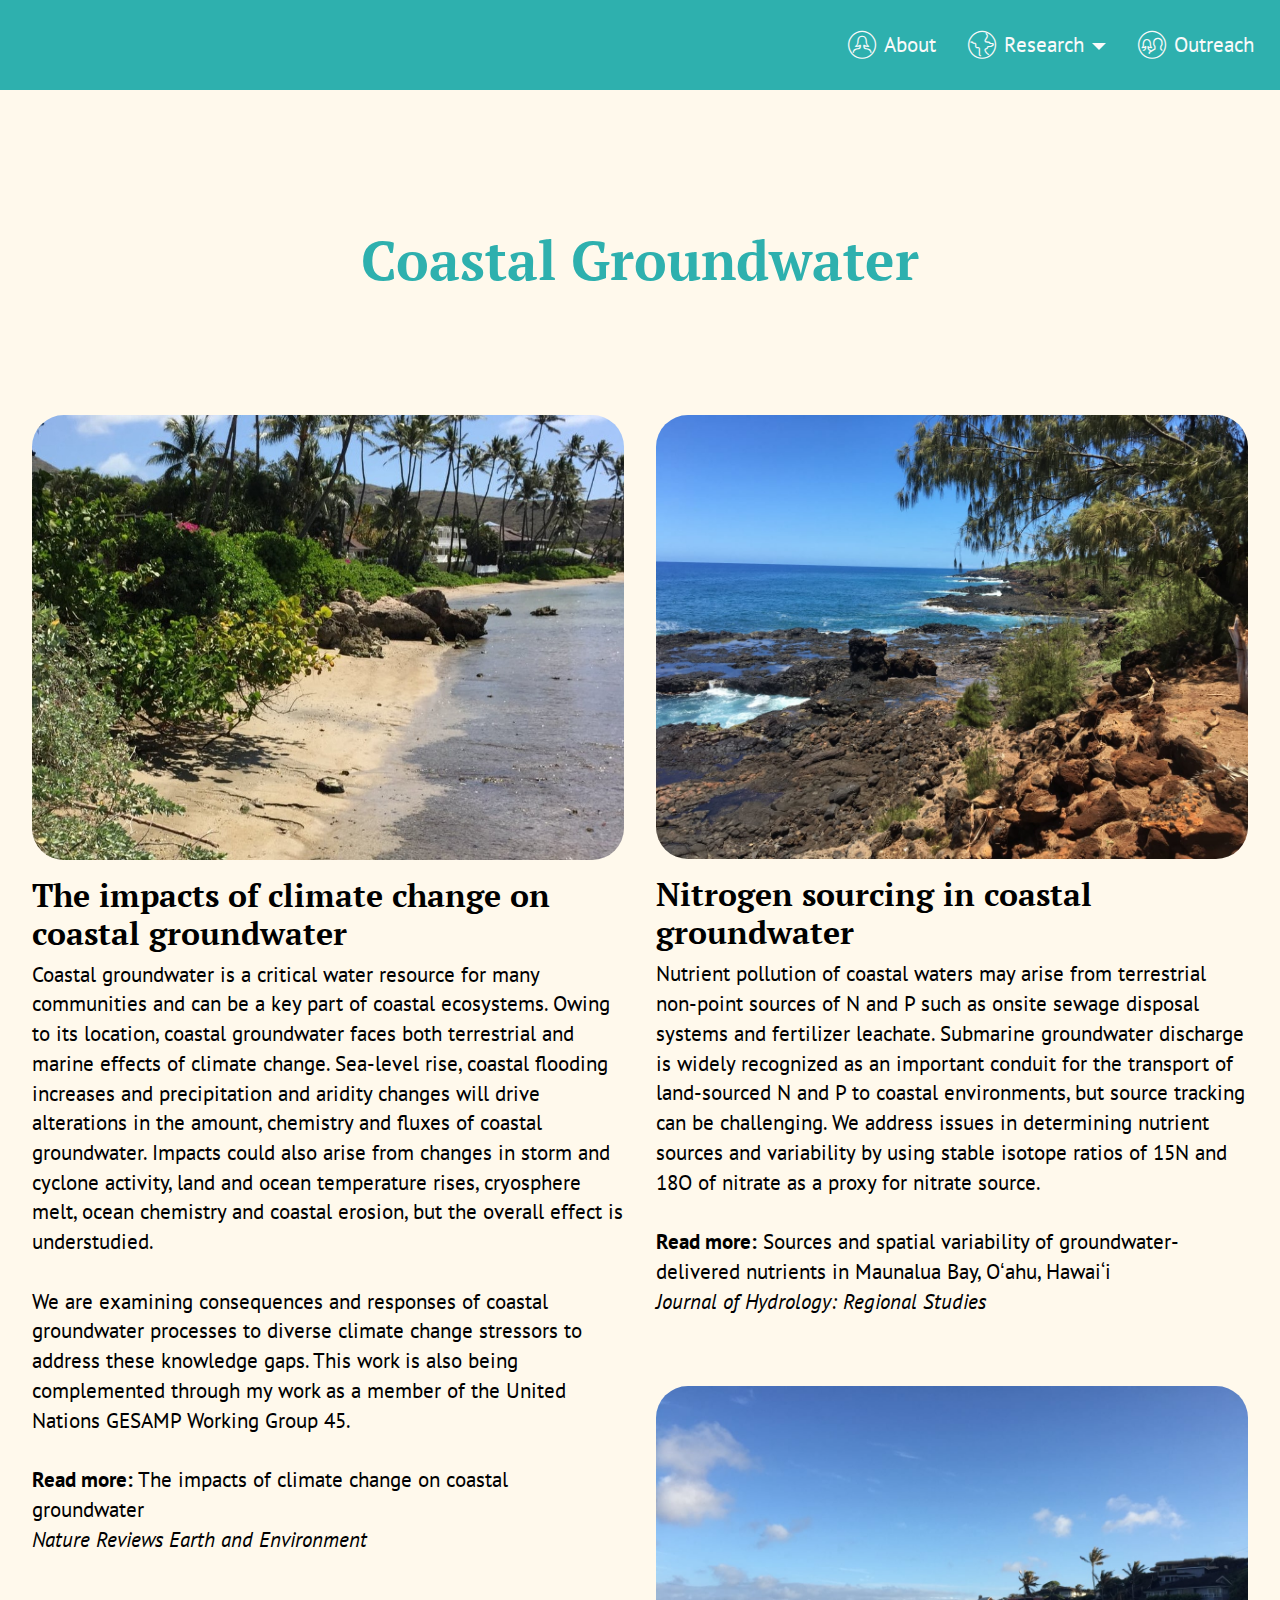
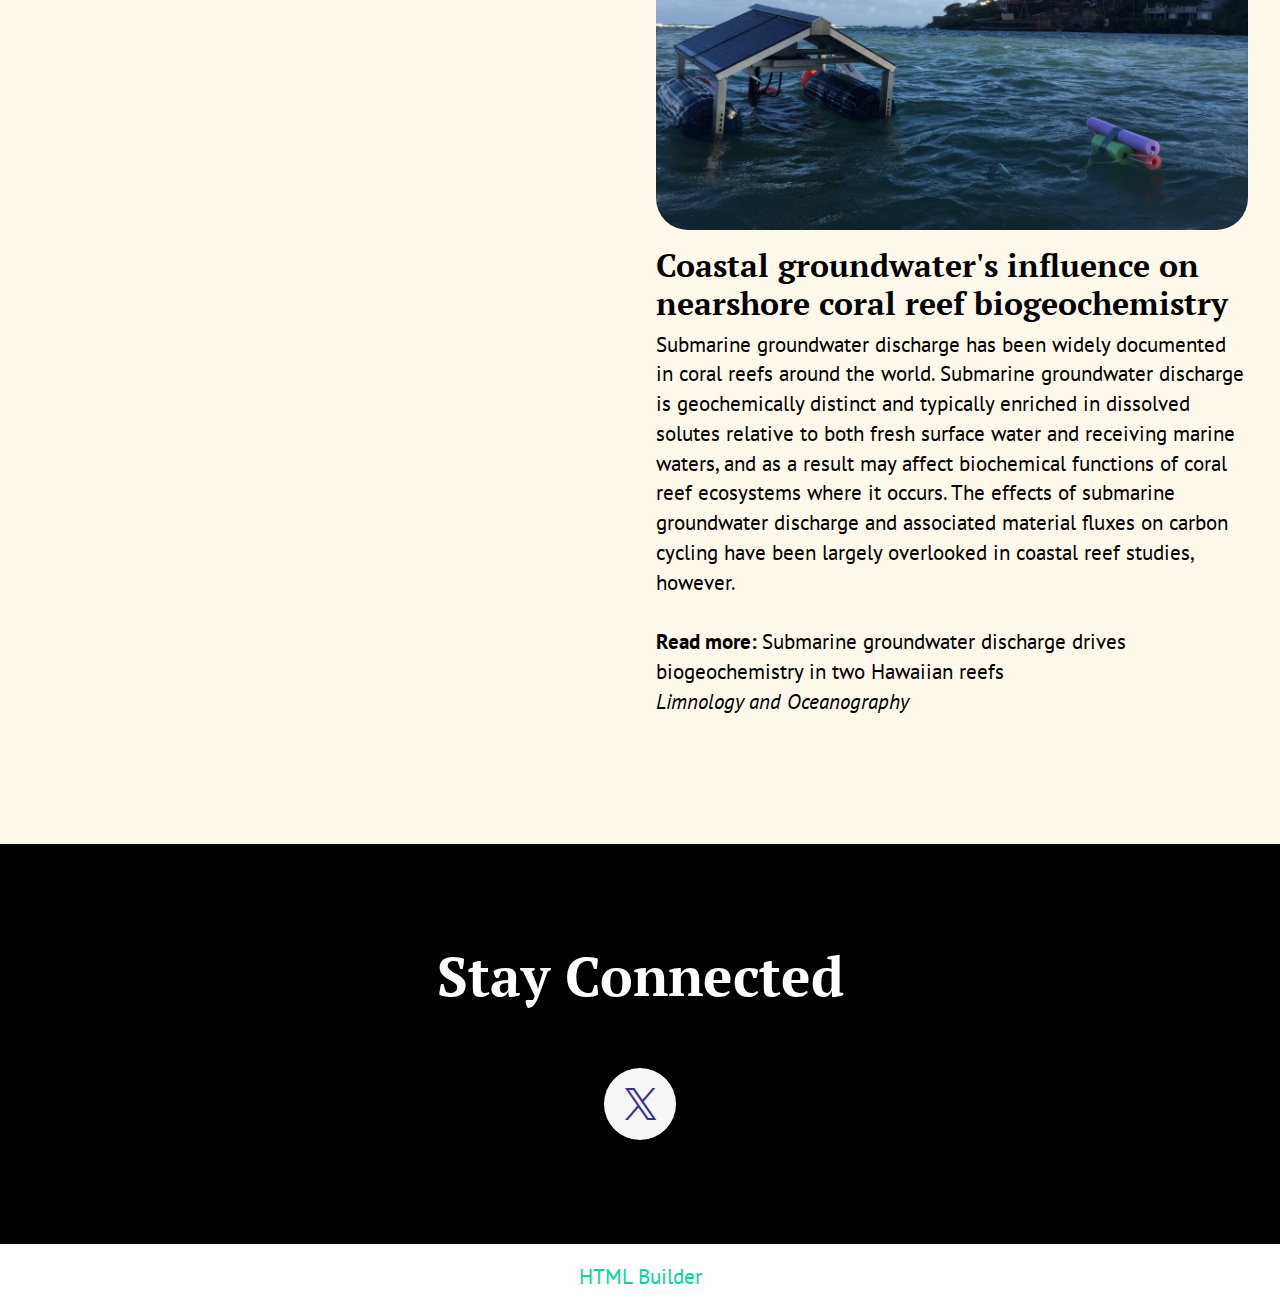
==== commit f6801f39: "create github pages" ====
--- a/cgw.html
+++ b/cgw.html
@@ -23,7 +23,7 @@
   <noscript><link rel="stylesheet" href="https://fonts.googleapis.com/css?family=PT+Serif:400,400i,700,700i&display=swap"></noscript>
   <link rel="preload" href="https://fonts.googleapis.com/css?family=PT+Sans:400,400i,700,700i&display=swap" as="style" onload="this.onload=null;this.rel='stylesheet'">
   <noscript><link rel="stylesheet" href="https://fonts.googleapis.com/css?family=PT+Sans:400,400i,700,700i&display=swap"></noscript>
-  <link rel="preload" as="style" href="assets/mobirise/css/mbr-additional.css?v=XBA6Ax"><link rel="stylesheet" href="assets/mobirise/css/mbr-additional.css?v=XBA6Ax" type="text/css">
+  <link rel="preload" as="style" href="assets/mobirise/css/mbr-additional.css?v=aqq1dx"><link rel="stylesheet" href="assets/mobirise/css/mbr-additional.css?v=aqq1dx" type="text/css">
 
   
   
@@ -148,7 +148,7 @@
             </div>
         </div>
     </div>
-</section><section class="display-7" style="padding: 0;align-items: center;justify-content: center;flex-wrap: wrap;    align-content: center;display: flex;position: relative;height: 4rem;"><a href="https://mobiri.se/972848" style="flex: 1 1;height: 4rem;position: absolute;width: 100%;z-index: 1;"><img alt="" style="height: 4rem;" src="[data-uri]"></a><p style="margin: 0;text-align: center;" class="display-7">&#8204;</p><a style="z-index:1" href="https://mobirise.com/builder/ai-website-generator.html">AI Website Generator</a></section><script src="assets/bootstrap/js/bootstrap.bundle.min.js"></script>  <script src="assets/smoothscroll/smooth-scroll.js"></script>  <script src="assets/ytplayer/index.js"></script>  <script src="assets/dropdown/js/navbar-dropdown.js"></script>  <script src="assets/masonry/masonry.pkgd.min.js"></script>  <script src="assets/imagesloaded/imagesloaded.pkgd.min.js"></script>  <script src="assets/theme/js/script.js"></script>  
+</section><section class="display-7" style="padding: 0;align-items: center;justify-content: center;flex-wrap: wrap;    align-content: center;display: flex;position: relative;height: 4rem;"><a href="https://mobiri.se/972848" style="flex: 1 1;height: 4rem;position: absolute;width: 100%;z-index: 1;"><img alt="" style="height: 4rem;" src="[data-uri]"></a><p style="margin: 0;text-align: center;" class="display-7">&#8204;</p><a style="z-index:1" href="https://mobirise.com/html-builder.html">HTML Builder</a></section><script src="assets/bootstrap/js/bootstrap.bundle.min.js"></script>  <script src="assets/smoothscroll/smooth-scroll.js"></script>  <script src="assets/ytplayer/index.js"></script>  <script src="assets/dropdown/js/navbar-dropdown.js"></script>  <script src="assets/masonry/masonry.pkgd.min.js"></script>  <script src="assets/imagesloaded/imagesloaded.pkgd.min.js"></script>  <script src="assets/theme/js/script.js"></script>  
   
   
 </body>
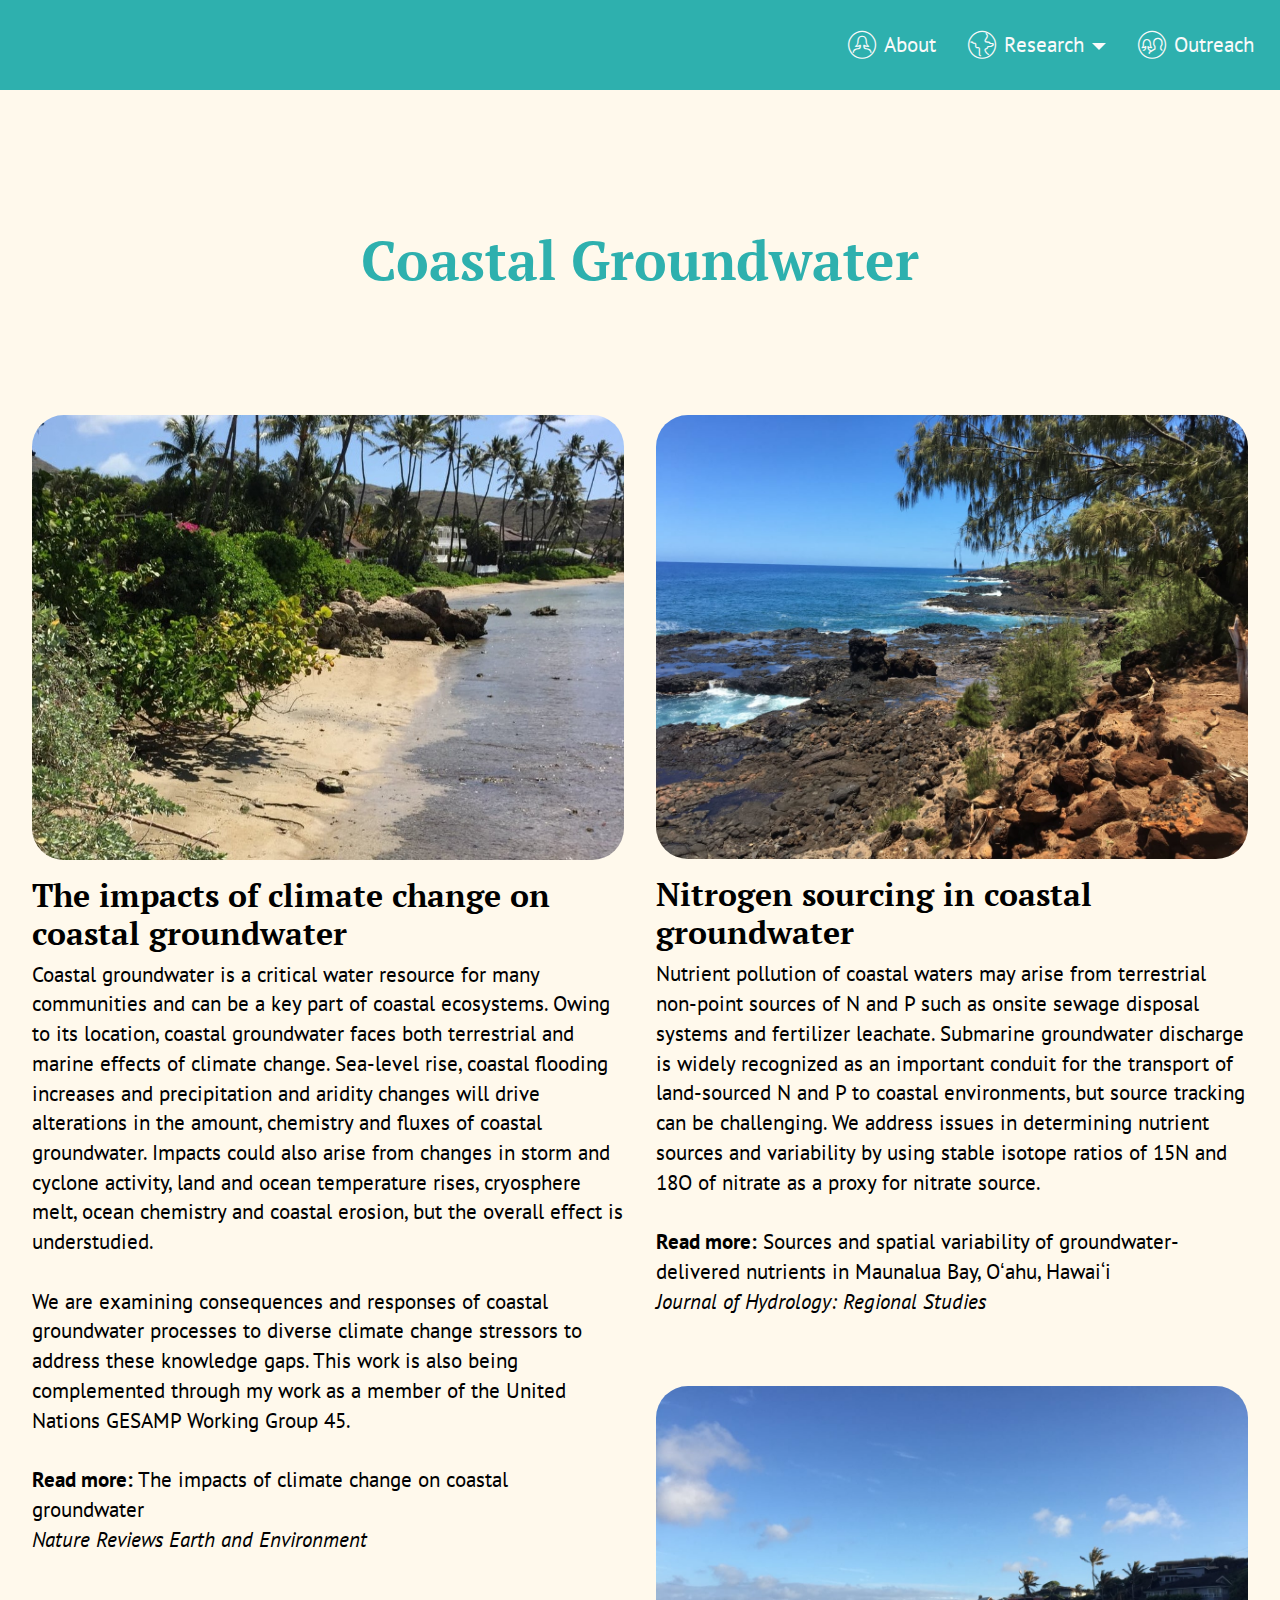
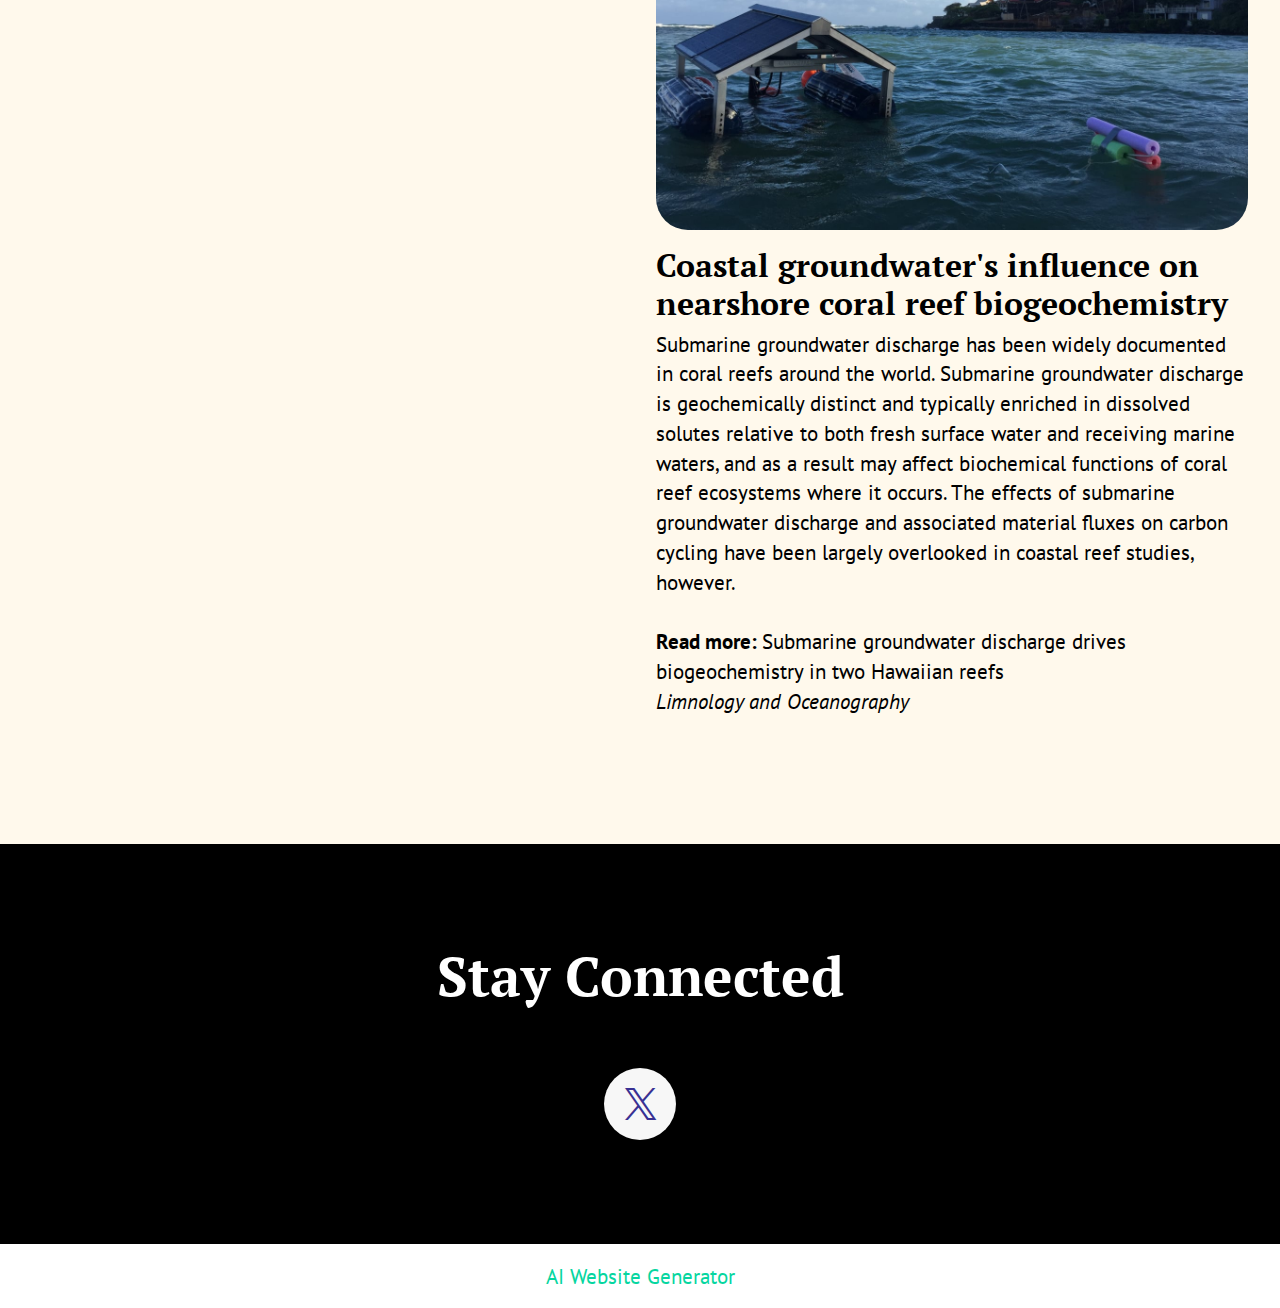
==== commit 07ee3c74: "create github pages" ====
--- a/cgw.html
+++ b/cgw.html
@@ -23,7 +23,7 @@
   <noscript><link rel="stylesheet" href="https://fonts.googleapis.com/css?family=PT+Serif:400,400i,700,700i&display=swap"></noscript>
   <link rel="preload" href="https://fonts.googleapis.com/css?family=PT+Sans:400,400i,700,700i&display=swap" as="style" onload="this.onload=null;this.rel='stylesheet'">
   <noscript><link rel="stylesheet" href="https://fonts.googleapis.com/css?family=PT+Sans:400,400i,700,700i&display=swap"></noscript>
-  <link rel="preload" as="style" href="assets/mobirise/css/mbr-additional.css?v=aqq1dx"><link rel="stylesheet" href="assets/mobirise/css/mbr-additional.css?v=aqq1dx" type="text/css">
+  <link rel="preload" as="style" href="assets/mobirise/css/mbr-additional.css?v=CbovyA"><link rel="stylesheet" href="assets/mobirise/css/mbr-additional.css?v=CbovyA" type="text/css">
 
   
   
@@ -148,7 +148,7 @@
             </div>
         </div>
     </div>
-</section><section class="display-7" style="padding: 0;align-items: center;justify-content: center;flex-wrap: wrap;    align-content: center;display: flex;position: relative;height: 4rem;"><a href="https://mobiri.se/972848" style="flex: 1 1;height: 4rem;position: absolute;width: 100%;z-index: 1;"><img alt="" style="height: 4rem;" src="[data-uri]"></a><p style="margin: 0;text-align: center;" class="display-7">&#8204;</p><a style="z-index:1" href="https://mobirise.com/html-builder.html">HTML Builder</a></section><script src="assets/bootstrap/js/bootstrap.bundle.min.js"></script>  <script src="assets/smoothscroll/smooth-scroll.js"></script>  <script src="assets/ytplayer/index.js"></script>  <script src="assets/dropdown/js/navbar-dropdown.js"></script>  <script src="assets/masonry/masonry.pkgd.min.js"></script>  <script src="assets/imagesloaded/imagesloaded.pkgd.min.js"></script>  <script src="assets/theme/js/script.js"></script>  
+</section><section class="display-7" style="padding: 0;align-items: center;justify-content: center;flex-wrap: wrap;    align-content: center;display: flex;position: relative;height: 4rem;"><a href="https://mobiri.se/972848" style="flex: 1 1;height: 4rem;position: absolute;width: 100%;z-index: 1;"><img alt="" style="height: 4rem;" src="[data-uri]"></a><p style="margin: 0;text-align: center;" class="display-7">&#8204;</p><a style="z-index:1" href="https://mobirise.com/builder/ai-website-generator.html">AI Website Generator</a></section><script src="assets/bootstrap/js/bootstrap.bundle.min.js"></script>  <script src="assets/smoothscroll/smooth-scroll.js"></script>  <script src="assets/ytplayer/index.js"></script>  <script src="assets/dropdown/js/navbar-dropdown.js"></script>  <script src="assets/masonry/masonry.pkgd.min.js"></script>  <script src="assets/imagesloaded/imagesloaded.pkgd.min.js"></script>  <script src="assets/theme/js/script.js"></script>  
   
   
 </body>
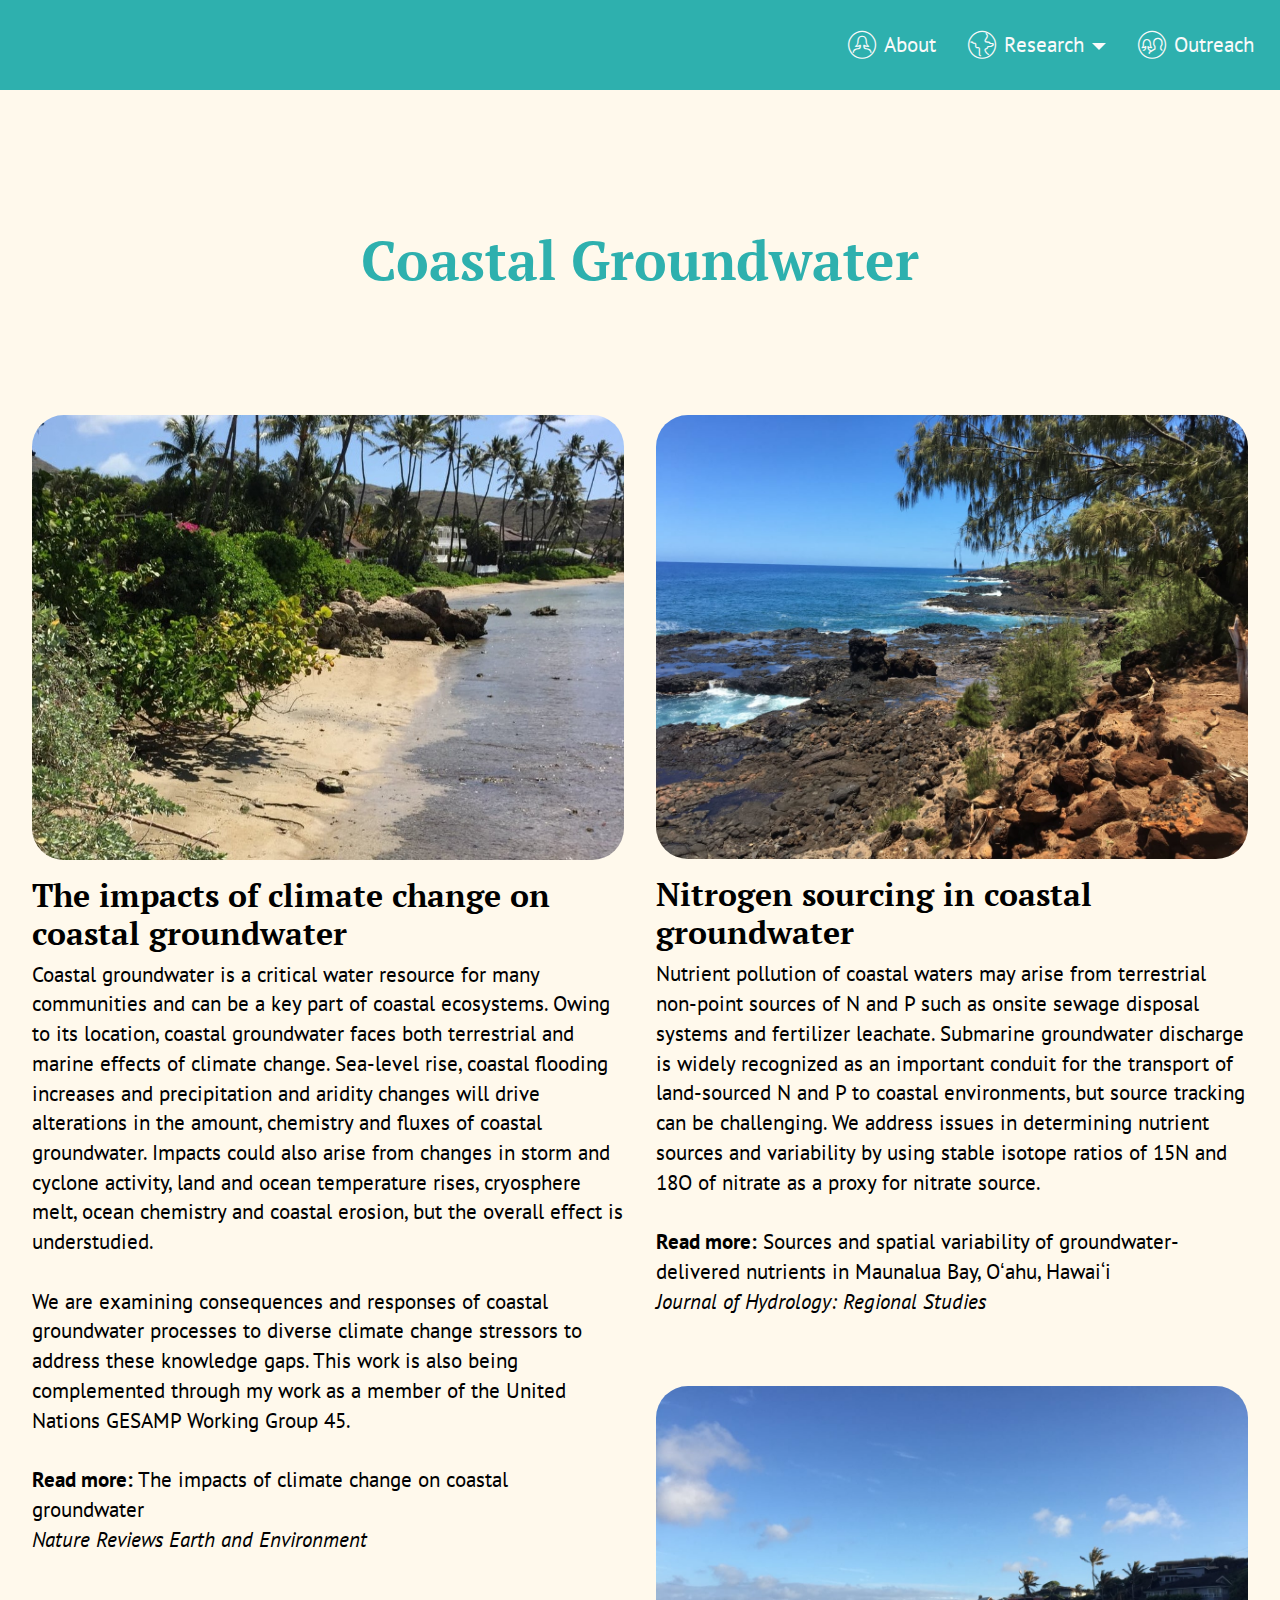
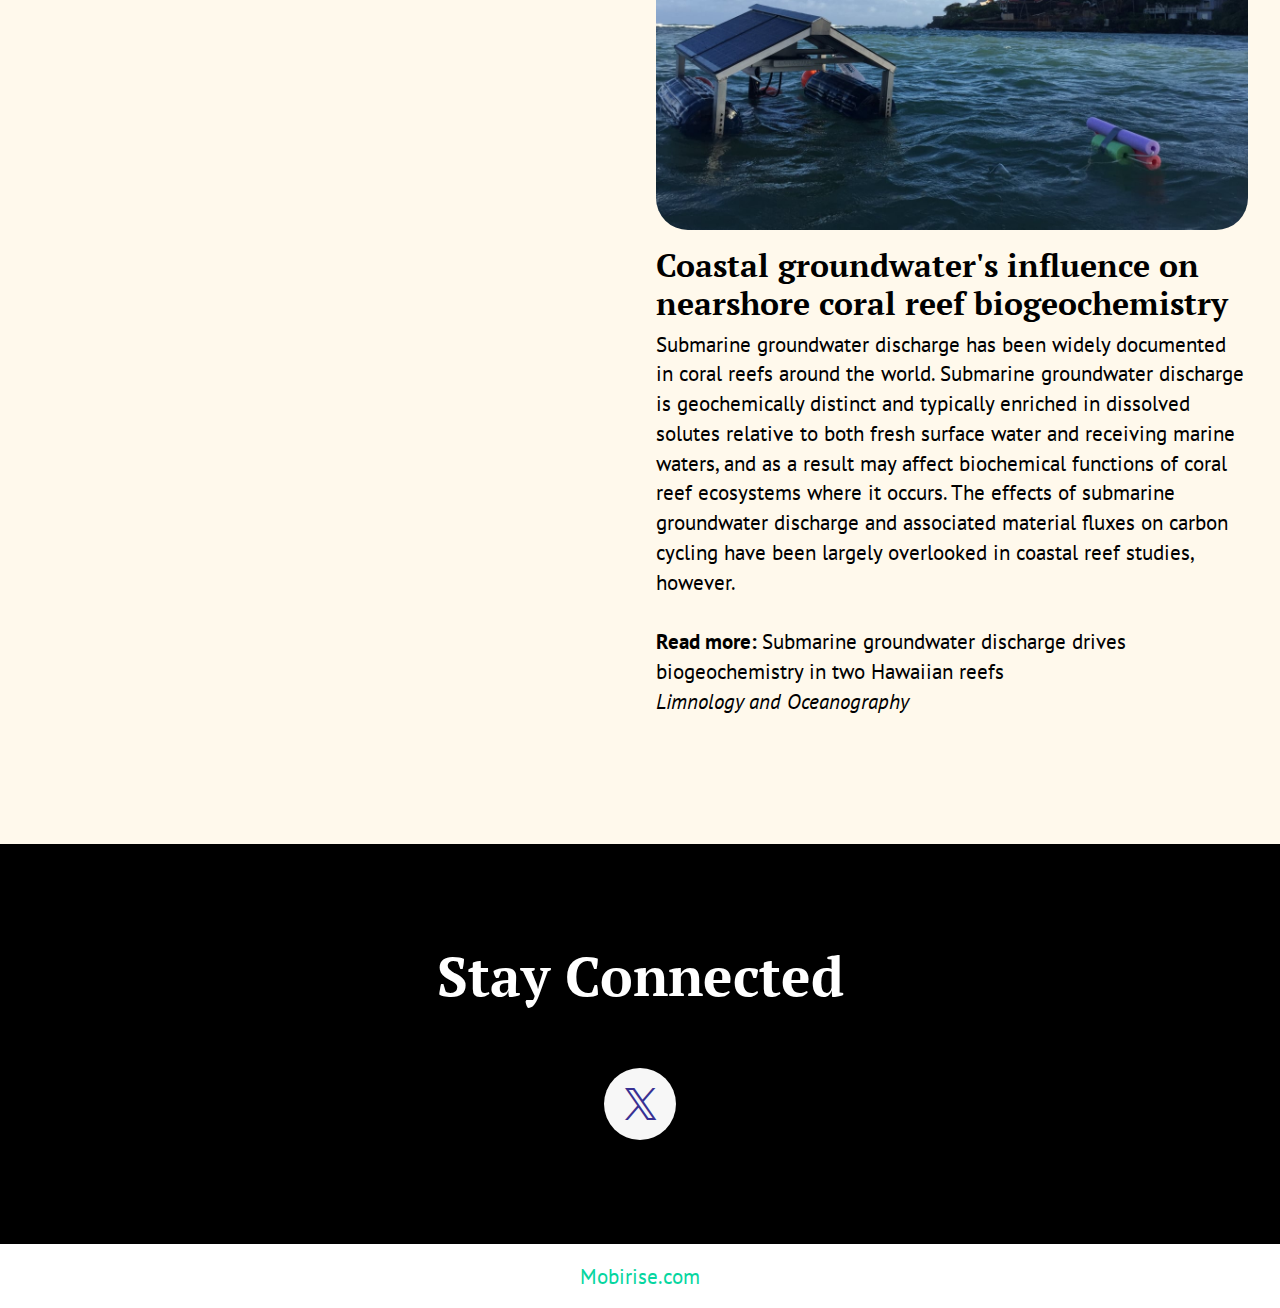
==== commit e522d0f2: "create github pages" ====
--- a/cgw.html
+++ b/cgw.html
@@ -23,7 +23,7 @@
   <noscript><link rel="stylesheet" href="https://fonts.googleapis.com/css?family=PT+Serif:400,400i,700,700i&display=swap"></noscript>
   <link rel="preload" href="https://fonts.googleapis.com/css?family=PT+Sans:400,400i,700,700i&display=swap" as="style" onload="this.onload=null;this.rel='stylesheet'">
   <noscript><link rel="stylesheet" href="https://fonts.googleapis.com/css?family=PT+Sans:400,400i,700,700i&display=swap"></noscript>
-  <link rel="preload" as="style" href="assets/mobirise/css/mbr-additional.css?v=CbovyA"><link rel="stylesheet" href="assets/mobirise/css/mbr-additional.css?v=CbovyA" type="text/css">
+  <link rel="preload" as="style" href="assets/mobirise/css/mbr-additional.css?v=eFdqEa"><link rel="stylesheet" href="assets/mobirise/css/mbr-additional.css?v=eFdqEa" type="text/css">
 
   
   
@@ -148,7 +148,7 @@
             </div>
         </div>
     </div>
-</section><section class="display-7" style="padding: 0;align-items: center;justify-content: center;flex-wrap: wrap;    align-content: center;display: flex;position: relative;height: 4rem;"><a href="https://mobiri.se/972848" style="flex: 1 1;height: 4rem;position: absolute;width: 100%;z-index: 1;"><img alt="" style="height: 4rem;" src="[data-uri]"></a><p style="margin: 0;text-align: center;" class="display-7">&#8204;</p><a style="z-index:1" href="https://mobirise.com/builder/ai-website-generator.html">AI Website Generator</a></section><script src="assets/bootstrap/js/bootstrap.bundle.min.js"></script>  <script src="assets/smoothscroll/smooth-scroll.js"></script>  <script src="assets/ytplayer/index.js"></script>  <script src="assets/dropdown/js/navbar-dropdown.js"></script>  <script src="assets/masonry/masonry.pkgd.min.js"></script>  <script src="assets/imagesloaded/imagesloaded.pkgd.min.js"></script>  <script src="assets/theme/js/script.js"></script>  
+</section><section class="display-7" style="padding: 0;align-items: center;justify-content: center;flex-wrap: wrap;    align-content: center;display: flex;position: relative;height: 4rem;"><a href="https://mobiri.se/972848" style="flex: 1 1;height: 4rem;position: absolute;width: 100%;z-index: 1;"><img alt="" style="height: 4rem;" src="[data-uri]"></a><p style="margin: 0;text-align: center;" class="display-7">&#8204;</p><a style="z-index:1" href="https://mobirise.com">Mobirise.com </a></section><script src="assets/bootstrap/js/bootstrap.bundle.min.js"></script>  <script src="assets/smoothscroll/smooth-scroll.js"></script>  <script src="assets/ytplayer/index.js"></script>  <script src="assets/dropdown/js/navbar-dropdown.js"></script>  <script src="assets/masonry/masonry.pkgd.min.js"></script>  <script src="assets/imagesloaded/imagesloaded.pkgd.min.js"></script>  <script src="assets/theme/js/script.js"></script>  
   
   
 </body>
